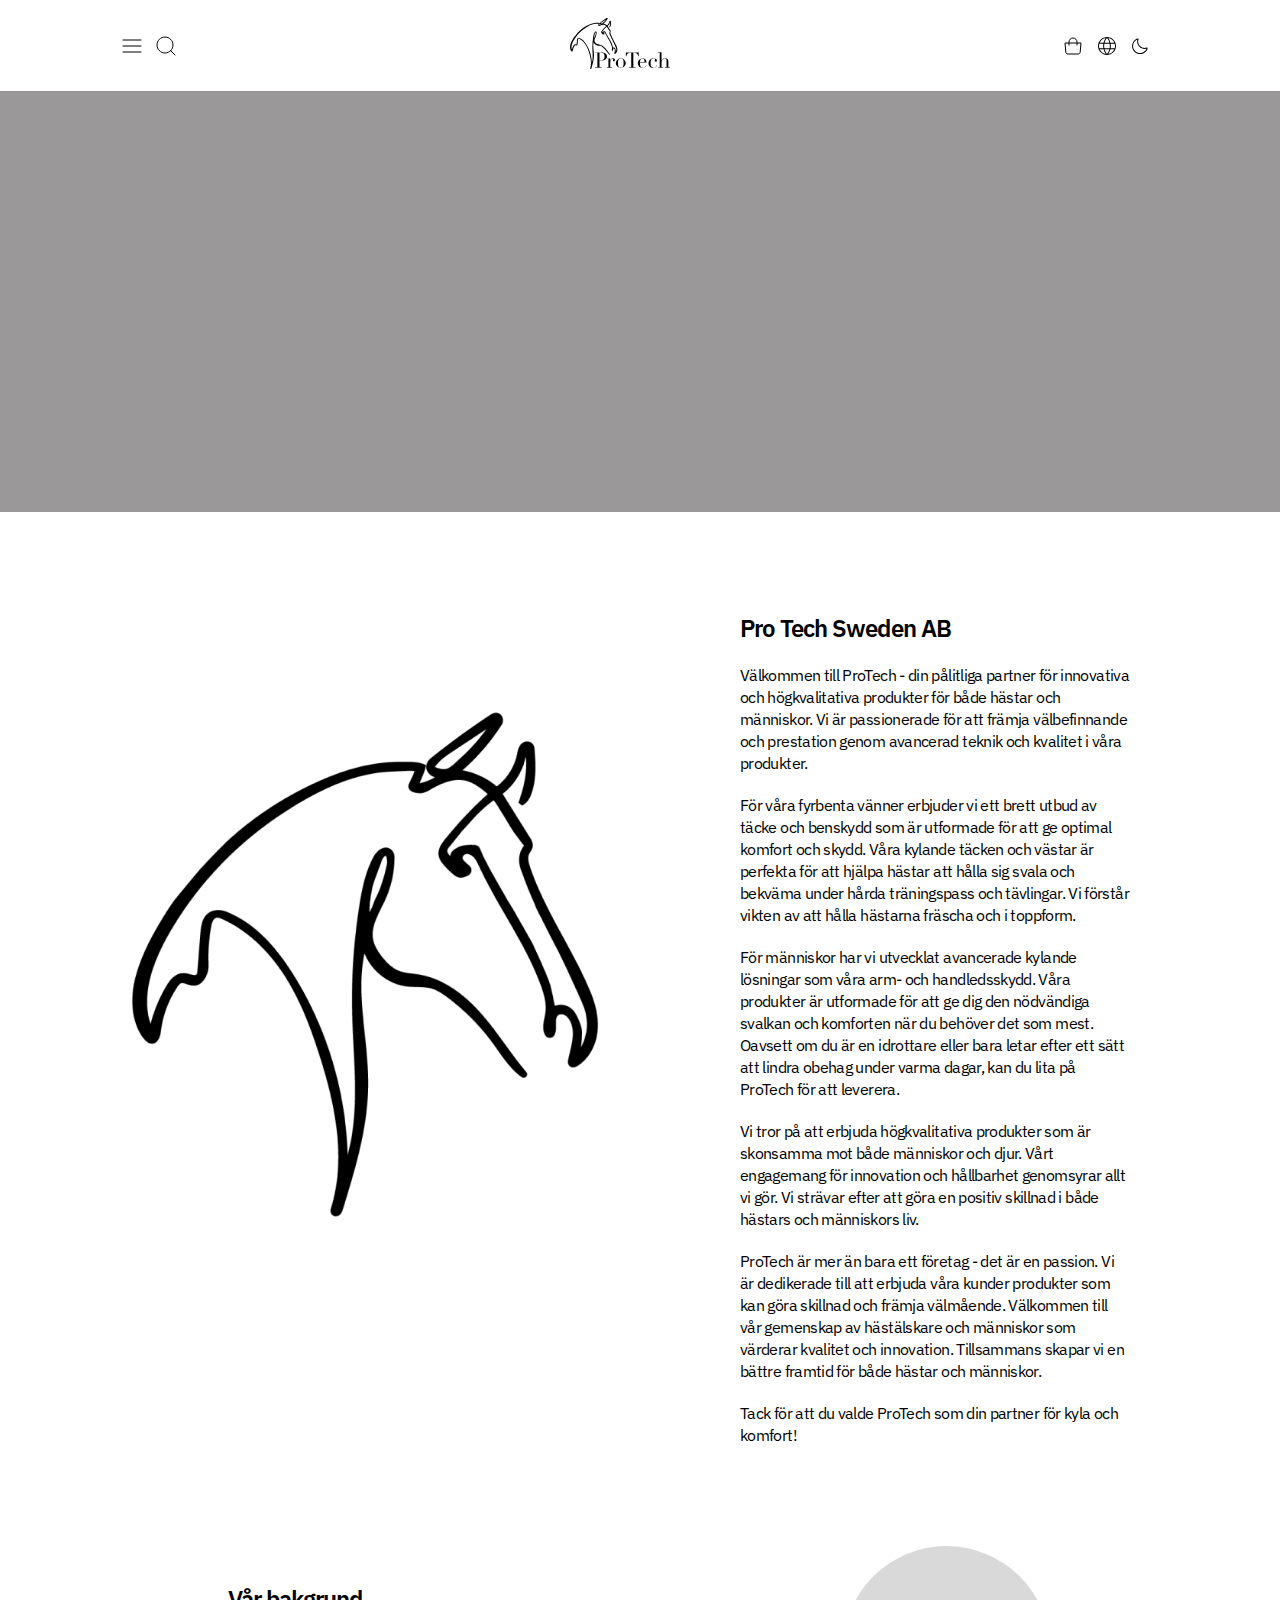
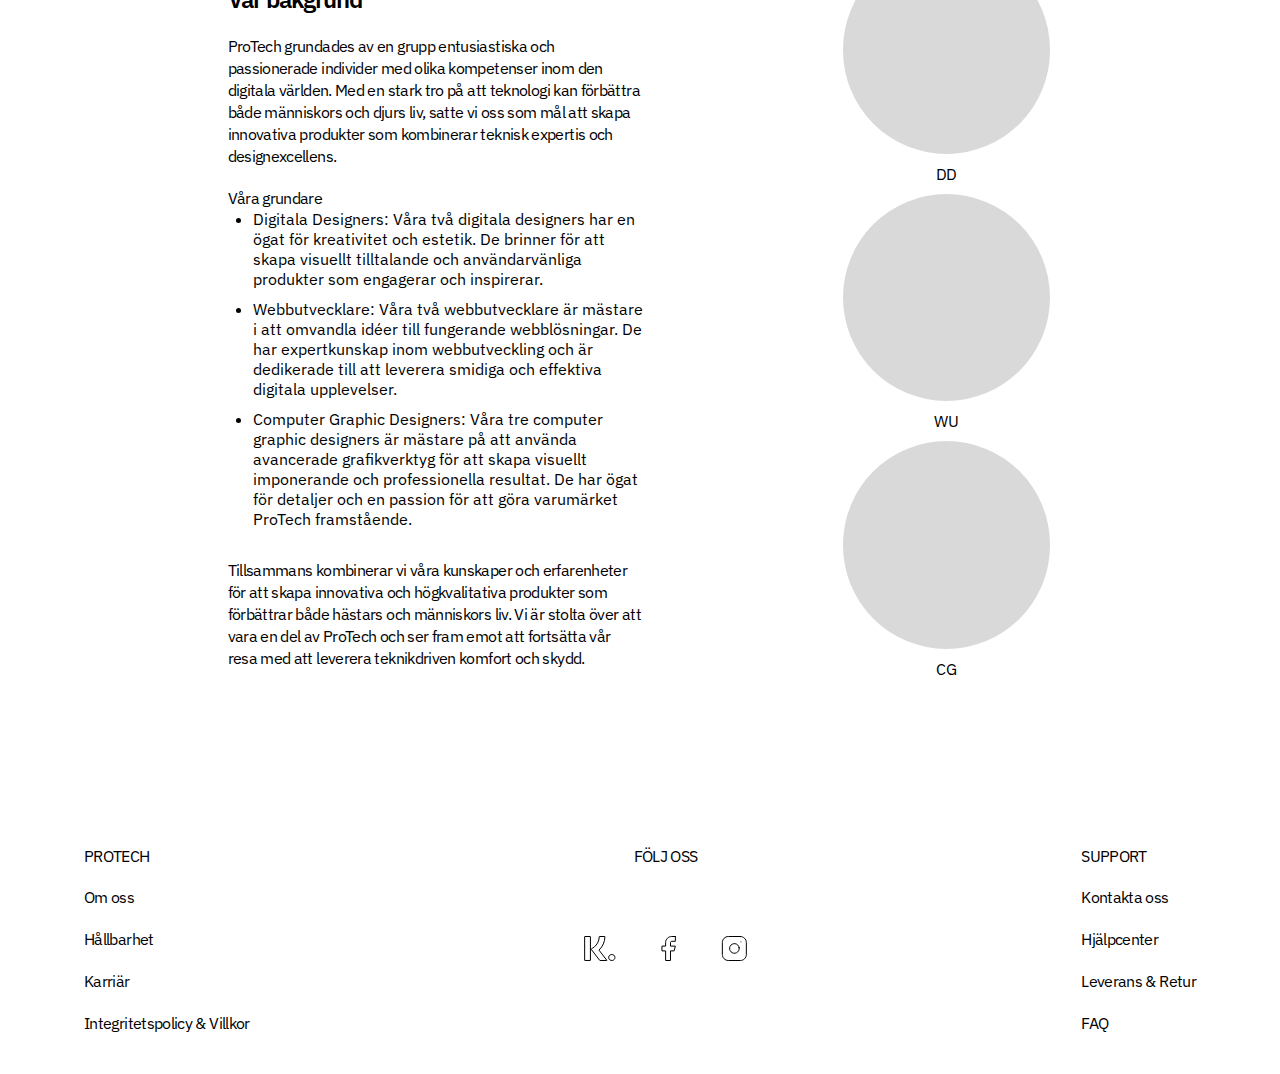
==== about.html @ b7c05a35 "update" ====
<!DOCTYPE html>
<html lang="en">
  <head>
    <meta charset="UTF-8" />
    <meta name="viewport" content="width=device-width, initial-scale=1.0" />
    <title>About</title>

    <link rel="preconnect" href="https://fonts.googleapis.com" />
    <link rel="preconnect" href="https://fonts.gstatic.com" crossorigin />
    <link
      href="https://fonts.googleapis.com/css2?family=IBM+Plex+Sans:wght@400;600;700&display=swap"
      rel="stylesheet"
    />

    <link rel="stylesheet" href="about.css" />
  </head>
  <body>
    <!-- HERO SECTION -->
    <header>
      <div class="navbar-wrapper">
        <div class="navbar">
          <div class="navbar-left">
            <div class="menu-icons-desktop">
              <svg
                class="menu-desktop"
                width="24"
                height="24"
                viewBox="0 0 24 24"
                fill="none"
                xmlns="http://www.w3.org/2000/svg"
              >
                <g clip-path="url(#clip0_637_699)">
                  <path
                    d="M3 6H21M3 12H21M3 18H21"
                    stroke="currentColor"
                    stroke-linecap="round"
                    stroke-linejoin="round"
                  />
                </g>
                <defs>
                  <clipPath id="clip0_637_699">
                    <rect width="24" height="24" fill="white" />
                  </clipPath>
                </defs>
              </svg>
              <svg
                class="down-menu-desktop"
                width="24"
                height="24"
                viewBox="0 0 24 24"
                fill="none"
                xmlns="http://www.w3.org/2000/svg"
                width="24"
                height="24"
                viewBox="0 0 24 24"
                fill="none"
              >
                <path
                  d="M4 20L20 4M4 4L20 20"
                  stroke="currentColor"
                  stroke-linecap="round"
                  stroke-linejoin="round"
                />
              </svg>
            </div>
            <svg
              class="search-desktop"
              width="24"
              height="24"
              viewBox="0 0 24 24"
              fill="none"
              xmlns="http://www.w3.org/2000/svg"
            >
              <g clip-path="url(#clip0_637_703)">
                <path
                  d="M21 21L16.6569 16.6569M16.6569 16.6569C18.1046 15.2091 19 13.2091 19 11C19 6.58172 15.4183 3 11 3C6.58172 3 3 6.58172 3 11C3 15.4183 6.58172 19 11 19C13.2091 19 15.2091 18.1046 16.6569 16.6569Z"
                  stroke="currentColor"
                  stroke-linecap="round"
                  stroke-linejoin="round"
                />
              </g>
              <defs>
                <clipPath id="clip0_637_703">
                  <rect width="24" height="24" fill="white" />
                </clipPath>
              </defs>
            </svg>
          </div>
          <div class="logo">
            <a href="index.html">
              <svg
                width="103"
                height="33"
                viewBox="0 0 103 33"
                filcurrentColor"
                xmlns="http://www.w3.org/2000/svg"
              >
                <g clip-path="url(#clip0_932_7865)">
                  <path
                    d="M30.1987 19.422C30.1125 19.0348 29.9833 18.6378 29.8027 18.2087C29.297 17.0052 28.6705 15.8423 28.0634 14.7185C27.2798 13.2662 26.4685 11.7636 25.9239 10.1729C25.8072 9.83188 25.7182 9.48104 25.8572 9.21686C25.8738 9.18331 25.8975 9.14837 25.9211 9.11203C25.9878 9.00999 26.0628 8.89258 26.0795 8.74022C26.1031 8.51658 25.985 8.32648 25.9072 8.20068L24.1108 5.30729C24.875 4.72722 25.4237 3.84383 25.6266 2.85001C25.6266 2.8528 25.6266 2.8556 25.6266 2.8584C25.6377 2.94226 25.6516 3.0457 25.6529 3.06946C25.6627 3.37138 25.6529 3.67889 25.6224 3.98081C25.5585 4.62099 25.382 5.21085 25.2014 5.75458L25.157 5.89436L25.3862 6.07467L25.5099 5.99639C25.953 5.71404 26.1364 4.9229 26.2128 4.30928C26.2906 3.67889 26.2476 3.03591 26.1975 2.43068C26.1864 2.30208 26.1642 2.03371 25.9058 1.92049C25.7446 1.8492 25.5599 1.87297 25.4112 1.98339C25.1764 2.15811 25.125 2.42229 25.0833 2.63475L25.0736 2.68507C24.9027 3.53352 24.4193 4.30789 23.7385 4.83485C23.0967 4.28832 22.3145 3.9207 21.4893 3.77114C22.4826 2.90033 23.344 1.89533 24.0553 0.778511C24.2011 0.550674 24.1525 0.247358 23.9441 0.0894095C23.9219 0.0726363 23.8983 0.0572608 23.8761 0.0460786L23.8802 0.0237143L23.8594 0.037692C23.6329 -0.0685387 23.4176 0.0740341 23.3301 0.131343C21.9977 1.01054 20.6932 1.96662 19.4512 2.97162C19.2456 3.13795 19.1358 3.3602 19.1483 3.58384C19.1608 3.7963 19.2817 3.9864 19.4901 4.11919C19.5623 4.16531 19.6401 4.20026 19.7165 4.22542C19.4179 4.40713 19.0775 4.54271 18.7218 4.6154C18.7149 4.61679 18.7079 4.61819 18.7024 4.61959C18.7051 4.6126 18.7079 4.60561 18.7107 4.59722C18.7468 4.50497 18.7857 4.41132 18.8246 4.31767C18.9205 4.08983 19.0191 3.85361 19.083 3.6104L19.1289 3.43707L18.9663 3.36579C18.5898 3.20225 17.9897 3.20924 17.5493 3.21343C17.4979 3.21343 17.4492 3.21343 17.402 3.21343C16.8671 3.21623 16.3281 3.25956 15.8002 3.34342C14.8388 3.49578 13.8413 3.77953 12.8368 4.18768C10.4111 5.17171 8.05352 6.66593 6.19883 8.39497C5.65562 8.90096 4.42472 10.2288 4.35247 10.3197C4.29968 10.3854 4.2455 10.4497 4.18576 10.5168C4.1413 10.5685 4.09546 10.6202 4.05239 10.6733C3.73424 11.0605 3.4161 11.4477 3.09795 11.8349L2.76453 12.2416C2.63532 12.3982 2.17269 13.1222 2.12546 13.1991C1.44054 14.3089 0.604192 15.7794 0.208246 17.3016C-0.00431407 18.1193 -0.162692 19.3437 0.284657 20.536C0.431921 20.9288 0.661152 21.2922 0.894551 21.5075C1.07655 21.6738 1.23909 21.6878 1.34607 21.6668L1.35718 21.6864L1.36135 21.664C1.38219 21.6598 1.40025 21.6542 1.41553 21.6472C1.6795 21.548 1.81009 21.2014 1.84343 20.9092C1.96569 19.8651 2.33524 18.8503 2.91457 17.9739C2.98542 17.8663 3.07017 17.7489 3.1702 17.7153C3.27161 17.6818 3.39943 17.7251 3.54808 17.7754C3.8301 17.8719 4.258 18.0186 4.64561 17.5098C4.86373 17.2233 4.97487 16.8543 4.9582 16.4713C4.92208 15.5977 4.98738 14.7185 5.15409 13.8589C5.17493 13.7498 5.21661 13.6506 5.27496 13.5723C5.42917 13.364 5.57088 13.3822 5.85012 13.5094C7.40334 14.2097 8.8079 15.4943 9.91377 17.2219C10.9905 18.9062 11.6601 20.782 12.1727 22.3937C13.0911 25.2801 14.0066 29.0373 12.9285 32.4995C12.8813 32.6505 12.9243 32.8099 13.0369 32.9077C13.0994 32.9622 13.1758 32.9902 13.2522 32.9902C13.2828 32.9902 13.312 32.986 13.3425 32.9776C13.5245 32.9245 13.644 32.7288 13.6898 32.5764C14.5012 29.9235 15.3403 27.1796 15.3556 24.331C15.3611 23.2365 15.2444 22.1211 15.1305 21.042C14.9374 19.197 14.7526 17.4414 15.1152 15.7431C15.5668 16.8892 16.6448 17.7726 17.8757 17.9222C18.0939 17.9487 18.3148 17.9529 18.5273 17.9585C18.8566 17.9655 19.1664 17.9725 19.4609 18.0536C19.8569 18.1626 20.2209 18.4114 20.5543 18.6644C21.6796 19.5156 22.6702 20.5276 23.4996 21.6724C23.601 21.8122 23.6996 21.9534 23.7996 22.0959C24.2484 22.7375 24.7124 23.4015 25.3654 23.8655C25.4543 23.9284 25.5765 23.9158 25.6502 23.8348C25.7238 23.7537 25.7266 23.6293 25.6557 23.5468C25.1723 22.9737 24.7235 22.3517 24.2887 21.7493C23.8108 21.0867 23.3162 20.4018 22.7688 19.77C21.4712 18.273 20.0917 17.3924 18.6676 17.1506C18.5301 17.1269 18.3912 17.1101 18.2564 17.0933C17.9258 17.0514 17.6132 17.0122 17.327 16.8934C16.9727 16.7467 16.6407 16.4685 16.2836 16.0198C15.9224 15.5683 15.7265 15.1798 15.6654 14.7982C15.5556 14.1021 15.8807 13.4395 16.2267 12.7365C16.3225 12.5408 16.4212 12.3395 16.5087 12.1396C16.8769 11.2967 17.0686 10.3672 17.063 9.44889C17.063 9.25879 16.9852 9.08267 16.8532 8.96386C16.7268 8.85064 16.574 8.80731 16.4101 8.83527C16.1044 8.88838 15.8488 9.18192 15.721 9.41534C15.2097 10.3574 14.9749 11.3932 14.779 12.6568C14.4137 15.0134 14.2608 17.4162 14.3234 19.8008C14.3414 20.4689 14.3748 21.1538 14.4081 21.8164C14.5276 24.2303 14.6512 26.7156 14.0135 29.0009C13.9121 24.8775 12.6965 20.7471 10.5389 17.2485C9.17051 15.0302 7.76038 13.6883 6.10158 13.0244C5.87096 12.9321 5.63339 12.9014 5.4125 12.9363C4.5442 13.0719 4.47195 13.9693 4.43722 14.4012L4.22744 17.0025C4.22327 17.05 4.21216 17.0905 4.1941 17.1185C4.13714 17.2079 4.03711 17.1995 3.74814 17.1255C3.60921 17.0905 3.46472 17.0542 3.31885 17.0528C2.7284 17.0472 2.35608 17.6622 2.23382 17.8635C1.75868 18.6546 1.4072 19.5031 1.1863 20.3934C0.526392 18.512 1.36135 16.3092 2.23243 14.7269C3.99404 11.5232 6.55588 8.73742 9.64286 6.67012C11.3308 5.54072 13.8899 4.01855 16.6212 3.85361C17.1686 3.82006 17.5923 3.80049 17.9924 3.79071C18.1203 3.78791 18.2509 3.79351 18.3884 3.80189C18.3662 3.85361 18.3453 3.90672 18.3245 3.95844L18.2953 4.03113L18.2898 4.0493C18.2717 4.10521 18.1328 4.40014 18.08 4.51056C18.0536 4.56647 18.0327 4.6098 18.023 4.63077C17.9674 4.75378 17.9702 4.87957 18.0313 4.98441C18.123 5.13956 18.3259 5.22622 18.6524 5.24998C18.9774 5.27235 19.2039 5.13676 19.4248 5.00398C19.4818 4.97043 19.5401 4.93409 19.6012 4.90194C20.175 4.59443 20.9322 4.26316 21.6824 4.42949C22.2437 4.55389 22.723 4.93688 23.1509 5.31428C22.1256 6.2424 21.1725 7.26278 20.3139 8.34884C19.9986 8.74861 19.7332 9.23503 20.1681 9.81091C20.3334 10.0304 20.796 10.5308 21.0905 10.7041C21.4142 10.8942 21.7588 10.6999 21.8894 10.6272C21.9936 10.5685 22.063 10.4623 22.0769 10.3435C22.0908 10.2233 22.045 10.1044 21.9561 10.0248C21.9255 9.99821 21.8949 9.97026 21.8658 9.9437C21.8269 9.90876 21.7866 9.87381 21.7477 9.83747C21.5671 9.67533 21.4851 9.57469 21.5129 9.44749C21.5421 9.31051 21.6893 9.21686 21.8408 9.23922C22.2437 9.29933 22.4284 9.69769 22.6063 10.0835C23.1217 11.1975 23.7427 12.278 24.3429 13.3221C25.1584 14.7423 26.003 16.2099 26.5782 17.7628C26.7935 18.3457 27.0006 19.0292 26.8991 19.682C26.8866 19.7644 26.87 19.8497 26.8533 19.9364C26.7783 20.325 26.6921 20.7666 26.8964 21.1147C26.9589 21.2223 27.0742 21.2866 27.202 21.2838C27.327 21.2796 27.441 21.2083 27.4965 21.0979C27.6021 20.8925 27.5952 20.6548 27.5896 20.4242C27.5813 20.1153 27.5868 19.9196 27.7355 19.805C27.8077 19.7491 27.9078 19.7281 28.0106 19.7449C28.3093 19.7952 28.4774 20.0845 28.5496 20.2537C28.8205 20.8771 28.6691 21.5228 28.5093 22.2064C28.469 22.3783 28.4273 22.5544 28.394 22.7291C28.3426 22.9933 28.444 23.1177 28.5371 23.1764C28.6205 23.2281 28.7608 23.2659 28.9622 23.1429C29.7083 22.6886 30.2084 21.8192 30.3015 20.8156C30.3432 20.3725 30.3084 19.8986 30.1987 19.4066V19.422ZM19.6971 3.55449C19.7013 3.5475 19.7068 3.53771 19.7138 3.52793C20.0194 3.09043 20.4848 2.78012 20.9336 2.4824L23.0814 1.05387C23.0175 1.14892 22.9494 1.23978 22.8841 1.32644C22.4062 1.95264 21.8658 2.53691 21.2781 3.06247C21.2267 3.1086 21.1725 3.15892 21.1183 3.21063C20.9558 3.36439 20.7863 3.52513 20.6126 3.61599C20.5737 3.63696 20.5362 3.65233 20.5001 3.66351C20.25 3.74458 19.9277 3.64953 19.6971 3.55309V3.55449ZM29.272 20.8226C29.2456 20.5234 29.1289 20.2621 29.015 20.0091C28.915 19.7854 28.783 19.5352 28.5579 19.3647C28.3607 19.2151 28.1398 19.1396 27.9091 19.1396C27.8397 19.1396 27.7688 19.1466 27.698 19.1606C27.6368 19.1732 27.5785 19.1914 27.5215 19.2123C27.4882 19.0544 27.4465 18.8657 27.4062 18.6784C27.3534 18.4338 27.3006 18.1906 27.2645 18.02C27.2603 17.9893 27.2534 17.9571 27.2437 17.9208C27.0464 17.2568 26.399 15.8535 26.0878 15.1784C26.0767 15.149 26.0656 15.1238 26.0517 15.0987C26.0461 15.0861 26.0378 15.0735 26.0294 15.0595C25.7863 14.6318 25.5446 14.2027 25.3042 13.7736C25.1667 13.5276 25.0278 13.283 24.8902 13.037C24.8652 12.9922 24.5318 12.4387 24.4596 12.3297C24.2414 11.9467 24.0247 11.5623 23.808 11.1779C23.651 10.9012 23.494 10.6244 23.3384 10.3477C23.3176 10.3113 23.2398 10.159 23.1647 10.0122C23.023 9.73543 22.9161 9.52856 22.8688 9.44749L22.8271 9.34546C22.766 9.19869 22.7063 9.05192 22.6438 8.90376C22.5826 8.75979 22.4381 8.66474 22.2756 8.66055H22.2117C22.0783 8.65635 21.9394 8.65356 21.8005 8.66614C21.449 8.69829 21.1656 8.80591 20.9363 8.99461C20.7988 9.10783 20.7182 9.2518 20.7057 9.40556C20.6974 9.39717 20.6904 9.38739 20.6821 9.379C20.6682 9.36363 20.6557 9.34825 20.6418 9.33287C20.4723 9.13579 20.4723 8.98064 20.6418 8.78215C20.8321 8.55851 21.0169 8.32648 21.1947 8.10144C21.2614 8.01757 21.3267 7.9351 21.3934 7.85124C21.4156 7.82468 21.4337 7.79672 21.4504 7.77156C21.5685 7.64856 21.7866 7.40395 21.9991 7.16633C22.1756 6.96924 22.3576 6.76377 22.4187 6.70227C22.7855 6.33186 23.1356 6.02435 23.4926 5.76017C23.5093 5.74759 23.526 5.73641 23.5426 5.72383C23.6204 5.83146 23.6941 5.93349 23.7607 6.03833C23.8969 6.25219 24.0317 6.47303 24.1609 6.68829L24.2887 6.89796C24.3581 7.02096 24.8055 7.75479 24.843 7.80511L24.9778 7.98822C25.1459 8.21745 25.3209 8.45368 25.5001 8.68291C25.5043 8.6885 25.5085 8.69409 25.5112 8.69829C25.5015 8.71366 25.4932 8.73044 25.4848 8.74721C25.4779 8.76119 25.471 8.77516 25.4626 8.78774C25.1792 9.22385 25.1236 9.70608 25.3001 10.2219C25.5599 10.9864 25.8683 11.7622 26.242 12.5953C26.2684 12.7001 26.3559 12.8888 26.5601 13.2872C26.5782 13.3221 26.5921 13.3487 26.5991 13.364C26.8825 13.9371 27.1784 14.5144 27.4646 15.0735L27.5854 15.3097C27.6271 15.3922 27.6716 15.4705 27.7244 15.5627C27.7299 15.5753 27.7341 15.5865 27.7397 15.5991C27.8202 15.7752 27.9272 15.9947 28.0397 16.2281C28.1689 16.4951 28.3023 16.7704 28.3954 16.9759C28.4704 17.1408 28.5454 17.3058 28.6205 17.4707C28.858 17.9921 29.1025 18.5302 29.329 19.0642C29.593 19.6862 29.6791 20.3096 29.5846 20.9176C29.5679 20.9679 29.5443 21.0588 29.4943 21.2517C29.4735 21.3313 29.4485 21.432 29.4429 21.4516C29.3804 21.6235 29.304 21.7926 29.2123 21.9534C29.2581 21.685 29.2679 21.4138 29.279 21.1496C29.2831 21.0448 29.2873 20.9358 29.2776 20.824L29.272 20.8226ZM16.4559 9.37481C16.4754 9.36083 16.4879 9.35384 16.4976 9.34965C16.5031 9.35524 16.5101 9.36502 16.5184 9.379C16.5837 9.48663 16.5893 9.6306 16.5948 9.78156L16.5976 9.84027C16.5976 9.86962 16.5934 9.90596 16.5851 9.9423C16.5768 9.96187 16.5712 9.98424 16.5698 10.0108L16.5643 10.0374C16.3989 10.7824 16.1461 11.5414 15.9988 11.8461C15.8946 12.0613 15.8349 12.1871 15.7404 12.4136C15.7224 12.4569 15.7085 12.4988 15.6932 12.5436C15.6626 12.6344 15.6237 12.7476 15.5209 12.9531C15.5126 12.9685 15.4792 13.0216 15.457 13.0565C15.4515 13.0663 15.4459 13.0747 15.4403 13.0831C15.4459 12.9573 15.4515 12.8189 15.4556 12.7001C15.4598 12.5771 15.4653 12.4499 15.4667 12.4164C15.4862 12.3045 15.5042 12.1927 15.5209 12.0809C15.5612 11.8195 15.6001 11.5735 15.6626 11.3303C15.7265 11.0801 15.9127 10.5825 16.0613 10.1813C16.1419 9.96467 16.2183 9.7592 16.267 9.61802C16.3281 9.50061 16.385 9.42653 16.4587 9.37341L16.4559 9.37481Z"
                    fill="currentColor"
                  />
                  <path
                    d="M34.1208 23.1709H36.2881V9.73129H34.1208V9.45593H37.7927C37.9747 9.45593 38.1567 9.45314 38.34 9.44615C38.522 9.43916 38.704 9.42937 38.8874 9.41679C39.0694 9.41679 39.2486 9.414 39.4251 9.40701C39.6015 9.40002 39.7793 9.39722 39.9627 9.39722C40.7046 9.39722 41.3909 9.48528 42.023 9.6628C42.6538 9.84032 43.2011 10.0919 43.6638 10.419C44.1264 10.7461 44.4876 11.1388 44.7474 11.5973C45.0072 12.0558 45.1378 12.5674 45.1378 13.1293C45.1378 13.6912 44.9878 14.2433 44.6891 14.7018C44.389 15.1602 43.993 15.546 43.4984 15.8605C43.0039 16.175 42.4273 16.4168 41.7702 16.5874C41.113 16.7579 40.4253 16.8432 39.7099 16.8432C39.5279 16.8432 39.2931 16.8264 39.0069 16.7942C38.7207 16.7621 38.4665 16.7257 38.2456 16.6866V23.1709H40.4128V23.4462H34.125V23.1709H34.1208ZM38.2414 16.4112C38.5012 16.4644 38.7749 16.5035 39.0611 16.5287C39.3473 16.5552 39.6015 16.5678 39.8224 16.5678C40.7852 16.5678 41.5382 16.2826 42.0786 15.7124C42.619 15.1421 42.8885 14.281 42.8885 13.1279C42.8885 12.4597 42.8233 11.9034 42.6927 11.4575C42.5621 11.013 42.3578 10.6552 42.0772 10.3868C41.7966 10.1185 41.4326 9.93257 40.9838 9.82634C40.5351 9.72151 39.9975 9.66979 39.3723 9.66979C39.125 9.66979 38.8999 9.67678 38.6985 9.68936C38.497 9.70194 38.3442 9.71592 38.24 9.7285V16.4084L38.2414 16.4112Z"
                    fill="currentColor"
                  />
                  <path
                    d="M44.9433 23.1709H46.4465V15.2916H44.9433V15.0163H48.0872V17.0011H48.1261C48.1775 16.804 48.2623 16.5818 48.3804 16.333C48.4971 16.0842 48.6596 15.8451 48.868 15.6159C49.0764 15.3867 49.3265 15.1938 49.6196 15.0358C49.9127 14.8779 50.267 14.7996 50.6838 14.7996C50.9825 14.7996 51.2437 14.8485 51.4646 14.9464C51.6855 15.0442 51.8675 15.1686 52.012 15.3196C52.155 15.4705 52.2592 15.6439 52.3245 15.841C52.3898 16.038 52.4218 16.2337 52.4218 16.4308C52.4218 16.8627 52.3245 17.1507 52.1287 17.296C51.9328 17.44 51.7049 17.5127 51.4451 17.5127C50.8727 17.5127 50.5865 17.3296 50.5865 16.962C50.5865 16.8446 50.5991 16.7495 50.6254 16.6768C50.6518 16.6055 50.681 16.5329 50.713 16.4602C50.7449 16.3889 50.7741 16.3064 50.8005 16.2142C50.8269 16.1233 50.8394 15.9919 50.8394 15.8214C50.8394 15.4021 50.6116 15.1924 50.1559 15.1924C49.9475 15.1924 49.7266 15.2707 49.4918 15.4286C49.257 15.5852 49.0389 15.8144 48.8374 16.1163C48.636 16.4182 48.4665 16.7817 48.3304 17.2066C48.1942 17.6329 48.1247 18.1207 48.1247 18.67V23.1695H49.8238V23.4448H44.9419V23.1695L44.9433 23.1709Z"
                    fill="currentColor"
                  />
                  <path
                    d="M53.2429 19.2403C53.2429 18.5988 53.3832 18.0019 53.6624 17.4526C53.9417 16.9019 54.3001 16.428 54.7363 16.0283C55.1726 15.6285 55.6602 15.3182 56.2006 15.0945C56.7411 14.8723 57.2718 14.7605 57.7928 14.7605C58.3137 14.7605 58.8444 14.8723 59.3849 15.0945C59.9253 15.3168 60.4129 15.6285 60.8492 16.0283C61.2854 16.428 61.6439 16.9033 61.9231 17.4526C62.2023 18.0033 62.3427 18.5988 62.3427 19.2403C62.3427 19.8819 62.2121 20.4354 61.9523 20.9792C61.6911 21.5229 61.3493 21.9981 60.927 22.4035C60.5032 22.8102 60.0184 23.1303 59.4724 23.3666C58.925 23.6028 58.3651 23.7202 57.7928 23.7202C57.2204 23.7202 56.6605 23.6028 56.1131 23.3666C55.5657 23.1303 55.0809 22.8102 54.6585 22.4035C54.2348 21.9981 53.893 21.5229 53.6332 20.9792C53.3721 20.4354 53.2429 19.8554 53.2429 19.2403ZM55.1962 19.2403C55.1962 20.1712 55.267 20.9107 55.4115 21.46C55.5546 22.0107 55.7436 22.4328 55.9784 22.7278C56.2131 23.0227 56.4854 23.2156 56.798 23.3078C57.1106 23.4001 57.4427 23.4448 57.7941 23.4448C58.1456 23.4448 58.4777 23.3987 58.7903 23.3078C59.1029 23.2156 59.3765 23.0227 59.6099 22.7278C59.8433 22.4328 60.0323 22.0107 60.1768 21.46C60.3199 20.9093 60.3921 20.1699 60.3921 19.2403C60.3921 18.4548 60.3393 17.7964 60.2365 17.2653C60.1323 16.7341 59.9725 16.3022 59.7586 15.9681C59.5433 15.6341 59.2737 15.3951 58.9486 15.2511C58.6236 15.1071 58.2387 15.0344 57.7969 15.0344C57.3551 15.0344 56.9703 15.1071 56.6452 15.2511C56.3201 15.3951 56.0492 15.6341 55.8353 15.9681C55.6199 16.3022 55.4602 16.7341 55.3573 17.2653C55.2532 17.7964 55.2017 18.4534 55.2017 19.2403H55.1962Z"
                    fill="currentColor"
                  />
                  <path
                    d="M65.2102 23.1709H67.3775V9.73129H66.2452C65.984 9.73129 65.6923 9.75365 65.3658 9.79978C65.0407 9.84591 64.7114 9.9731 64.3794 10.1828C64.0473 10.3924 63.7278 10.7237 63.4222 11.1752C63.1165 11.6267 62.8526 12.2529 62.6317 13.051H62.4163V9.45593H74.2905V13.051H74.0766C73.8557 12.2515 73.5917 11.6267 73.2861 11.1752C72.9804 10.7237 72.6609 10.3924 72.3289 10.1828C71.9968 9.9731 71.6676 9.84591 71.3425 9.79978C71.0174 9.75365 70.7242 9.73129 70.463 9.73129H69.3308V23.1709H71.4981V23.4462H65.2102V23.1709Z"
                    fill="currentColor"
                  />
                  <path
                    d="M75.4436 18.5722C75.4436 18.7036 75.4408 18.8378 75.4339 18.9748C75.4269 19.1117 75.4242 19.2865 75.4242 19.4961C75.4242 19.928 75.4506 20.3809 75.502 20.852C75.5534 21.323 75.6673 21.7493 75.8437 22.1295C76.0202 22.5097 76.2799 22.8242 76.6245 23.073C76.969 23.3218 77.4289 23.4462 78.0013 23.4462C78.5737 23.4462 79.046 23.361 79.417 23.1904C79.7879 23.0199 80.081 22.8144 80.2964 22.5712C80.5117 22.3294 80.6701 22.0834 80.7743 21.8346C80.8785 21.5858 80.9563 21.3831 81.0091 21.2252L81.3022 21.2839C81.2633 21.4278 81.1883 21.6347 81.0771 21.9031C80.966 22.1715 80.7909 22.4398 80.5506 22.7082C80.3089 22.9766 79.9838 23.2128 79.5739 23.4155C79.1641 23.6182 78.6334 23.7202 77.9818 23.7202C77.3302 23.7202 76.7287 23.6154 76.1758 23.4057C75.6228 23.196 75.1435 22.8955 74.7406 22.5013C74.3363 22.1086 74.0251 21.6403 73.8029 21.0966C73.582 20.5528 73.4708 19.9476 73.4708 19.2795C73.4708 18.7036 73.5847 18.1431 73.8126 17.5993C74.0404 17.0556 74.353 16.5748 74.7503 16.1555C75.1477 15.7361 75.6131 15.3993 76.1466 15.1435C76.6801 14.8877 77.2524 14.7605 77.8651 14.7605C78.2291 14.7605 78.6195 14.8262 79.0363 14.9576C79.4531 15.089 79.8407 15.3014 80.1977 15.5963C80.5562 15.8913 80.8549 16.2812 81.0966 16.7649C81.3369 17.2499 81.4578 17.8523 81.4578 18.5722H75.4422H75.4436ZM79.467 18.2968C79.4934 18.1137 79.5059 17.9432 79.5059 17.7867V17.296C79.5059 16.8501 79.4628 16.4839 79.3794 16.196C79.2947 15.908 79.178 15.6788 79.028 15.5083C78.8779 15.3378 78.6959 15.2175 78.4806 15.1449C78.2652 15.0736 78.0346 15.0372 77.7873 15.0372C77.3441 15.0372 76.9801 15.1253 76.694 15.3028C76.4078 15.4803 76.1799 15.7193 76.0104 16.0199C75.8409 16.3218 75.7145 16.6684 75.6298 17.0612C75.545 17.454 75.4894 17.8663 75.4631 18.2996H79.467V18.2968Z"
                    fill="currentColor"
                  />
                  <path
                    d="M91.0675 21.2839C91.0286 21.4278 90.9535 21.6347 90.8424 21.9031C90.7313 22.1715 90.5562 22.4398 90.3159 22.7082C90.0741 22.9766 89.749 23.2128 89.3392 23.4155C88.9294 23.6182 88.3987 23.7202 87.7471 23.7202C87.2525 23.7202 86.7385 23.6419 86.2036 23.484C85.6701 23.3274 85.1811 23.0744 84.7393 22.7278C84.2961 22.3811 83.9349 21.9255 83.6556 21.3622C83.375 20.7988 83.2361 20.1042 83.2361 19.2795C83.2361 18.6379 83.3569 18.041 83.5973 17.4917C83.8376 16.941 84.1641 16.463 84.574 16.0576C84.9838 15.6523 85.4659 15.3336 86.0188 15.1043C86.5717 14.8751 87.1608 14.7605 87.786 14.7605C88.1375 14.7605 88.4987 14.8038 88.8696 14.8877C89.2406 14.9729 89.5795 15.1043 89.8852 15.2804C90.1908 15.458 90.4451 15.6872 90.6465 15.9681C90.848 16.2505 90.9494 16.5944 90.9494 16.9997C90.9494 17.2751 90.8619 17.5015 90.6854 17.6776C90.5104 17.8551 90.2589 17.9432 89.9338 17.9432C89.7129 17.9432 89.5004 17.8943 89.2989 17.7964C89.0975 17.6986 88.9961 17.5309 88.9961 17.296C88.9961 17.1129 89.0419 16.8907 89.1322 16.6279C89.2225 16.3665 89.2683 16.1499 89.2683 15.9793C89.2683 15.6788 89.1183 15.4454 88.8196 15.2818C88.5195 15.1183 88.175 15.0358 87.7846 15.0358C87.4984 15.0358 87.2011 15.0722 86.8954 15.1435C86.5898 15.2161 86.3092 15.3965 86.0563 15.6844C85.8021 15.9723 85.5937 16.4043 85.4311 16.9815C85.2686 17.5574 85.1866 18.3444 85.1866 19.3396C85.1866 19.9029 85.2228 20.434 85.2936 20.9316C85.3645 21.4292 85.4951 21.8654 85.684 22.2386C85.8729 22.6118 86.1327 22.9067 86.4648 23.1233C86.7968 23.34 87.2289 23.4476 87.7638 23.4476C88.3361 23.4476 88.8085 23.3624 89.1794 23.1918C89.5504 23.0213 89.8435 22.8158 90.0588 22.5726C90.2742 22.3308 90.4326 22.0848 90.5368 21.836C90.641 21.5872 90.7188 21.3845 90.7716 21.2266L91.0647 21.2853L91.0675 21.2839Z"
                    fill="currentColor"
                  />
                  <path
                    d="M92.0428 23.1709H93.546V9.55377H92.0428V9.27841H95.2256V16.9997H95.2645C95.3298 16.8292 95.4409 16.6167 95.5965 16.3609C95.7521 16.1051 95.9647 15.8633 96.2314 15.6341C96.4982 15.4048 96.8233 15.2092 97.2081 15.0442C97.5916 14.8807 98.0514 14.7982 98.5849 14.7982C99.4435 14.7982 100.144 15.0079 100.684 15.4272C101.225 15.8465 101.494 16.5147 101.494 17.4316V23.1695H102.997V23.4448H98.3098V23.1695H99.813V16.8236C99.813 16.312 99.6921 15.8941 99.4518 15.5656C99.2101 15.2385 98.8363 15.075 98.3293 15.075C97.9125 15.075 97.5151 15.1672 97.1386 15.3503C96.7608 15.5334 96.4287 15.7892 96.1425 16.1163C95.8563 16.4434 95.6313 16.8306 95.4687 17.2751C95.3062 17.721 95.2242 18.206 95.2242 18.7288V23.1695H96.7274V23.4448H92.04V23.1695L92.0428 23.1709Z"
                    fill="currentColor"
                  />
                </g>
                <defs>
                  <clipPath id="clip0_932_7865">
                    <rect width="103" height="33" fill="white" />
                  </clipPath>
                </defs>
              </svg>
            </a>
          </div>
          <div class="logo-desktop">
            <a href="index.html">
              <svg
                width="100"
                height="87"
                viewBox="0 0 168 87"
                fill="none"
                xmlns="http://www.w3.org/2000/svg"
              >
                <g clip-path="url(#clip0_229_785)">
                  <path
                    d="M79.2331 50.9889C79.0079 49.9799 78.6681 48.9461 78.1967 47.8264C76.8702 44.6906 75.2249 41.6616 73.6311 38.7318C71.5736 34.9456 69.4454 31.0316 68.0177 26.8867C67.7123 25.9998 67.4795 25.0842 67.8421 24.3976C67.8879 24.3117 67.9471 24.2202 68.0101 24.1248C68.1838 23.8578 68.3823 23.5545 68.4243 23.1539C68.4873 22.5702 68.1761 22.0762 67.9719 21.7481L63.2575 14.2081C65.2635 12.6974 66.7007 10.3932 67.2352 7.80297C67.2352 7.8106 67.2371 7.81632 67.239 7.82395C67.2695 8.0414 67.3058 8.31225 67.3096 8.37329C67.3363 9.16105 67.3096 9.96027 67.2313 10.7499C67.0634 12.417 66.6034 13.9544 66.1281 15.3735L66.0136 15.7379L66.6148 16.2071L66.9374 16.003C68.1017 15.2686 68.5827 13.2067 68.7793 11.6045C68.9816 9.96026 68.8709 8.28364 68.7392 6.70811C68.7106 6.3724 68.6533 5.67428 67.9719 5.37673C67.5501 5.19171 67.0634 5.25274 66.6759 5.54267C66.0613 5.99855 65.9258 6.68713 65.8151 7.24028L65.7884 7.37189C65.3379 9.58069 64.0706 11.6006 62.284 12.9759C60.5987 11.5511 58.5488 10.5916 56.3824 10.2025C58.9878 7.93267 61.2476 5.31378 63.1143 2.40115C63.4961 1.80603 63.3682 1.01826 62.8242 0.60626C62.765 0.560482 62.7059 0.524241 62.6467 0.493722L62.6601 0.436499L62.6047 0.47274C62.0111 0.194257 61.4442 0.566204 61.2171 0.716891C57.7223 3.00771 54.2981 5.4988 51.0419 8.11769C50.5037 8.55068 50.2155 9.13244 50.2479 9.71421C50.2804 10.2693 50.5991 10.7633 51.145 11.1104C51.3359 11.2306 51.5363 11.3203 51.7405 11.3889C50.9579 11.8639 50.0628 12.2148 49.1294 12.4056C49.1103 12.4094 49.0932 12.4132 49.0779 12.4151C49.0836 12.398 49.0913 12.3789 49.0989 12.3579C49.1943 12.1157 49.2955 11.8734 49.3986 11.6293C49.6486 11.0361 49.9082 10.4219 50.0761 9.78669L50.1945 9.33654L49.7669 9.15152C48.7801 8.72616 47.2036 8.74333 46.0507 8.75477C45.9152 8.75477 45.7873 8.75859 45.6652 8.75859C44.2604 8.76622 42.8461 8.87876 41.4623 9.0962C38.939 9.49295 36.3241 10.233 33.6882 11.2955C27.3228 13.8609 21.1387 17.7559 16.2715 22.2612C14.8477 23.5812 11.6182 27.0412 11.4292 27.2797C11.2918 27.4532 11.1467 27.6192 10.9921 27.7947C10.8738 27.9301 10.7554 28.0636 10.6428 28.2029C9.80683 29.21 8.97274 30.219 8.14056 31.228L7.26447 32.2886C6.92664 32.6987 5.71081 34.5832 5.58674 34.7835C3.78877 37.677 1.59379 41.5071 0.555467 45.4765C-0.0018668 47.6071 -0.419867 50.7982 0.755879 53.9054C1.14334 54.9316 1.74267 55.8777 2.35726 56.4365C2.83252 56.8695 3.26006 56.9058 3.54255 56.8524L3.56927 56.9039L3.57881 56.8447C3.63226 56.8333 3.67997 56.818 3.72197 56.8028C4.41291 56.5453 4.75647 55.6411 4.84427 54.8801C5.16302 52.1582 6.13454 49.5126 7.65384 47.2313C7.83899 46.9509 8.06039 46.6457 8.32379 46.558C8.5891 46.4683 8.92502 46.5828 9.31439 46.7163C10.055 46.97 11.1754 47.3515 12.1927 46.0239C12.7653 45.2781 13.0573 44.3168 13.0153 43.3173C12.9199 41.0398 13.0917 38.749 13.5307 36.5097C13.586 36.2255 13.6967 35.968 13.8475 35.7639C14.2502 35.2203 14.6224 35.2699 15.3573 35.5998C19.4323 37.4253 23.1199 40.7709 26.0191 45.2762C28.844 49.6652 30.6 54.552 31.9475 58.756C34.3563 66.2788 36.7593 76.0716 33.9287 85.0956C33.8066 85.4885 33.9173 85.9062 34.2131 86.1599C34.3773 86.3011 34.5758 86.3755 34.7781 86.3755C34.8563 86.3755 34.9365 86.364 35.0148 86.3411C35.4919 86.2038 35.8049 85.6926 35.9271 85.2978C38.0572 78.3834 40.2579 71.2324 40.298 63.8087C40.3132 60.9571 40.0059 58.0502 39.7082 55.2368C39.2005 50.4282 38.7157 45.8523 39.67 41.427C40.8553 44.4121 43.6859 46.7182 46.9154 47.1054C47.4899 47.1741 48.0663 47.1874 48.6236 47.1989C49.4864 47.218 50.2994 47.2351 51.0744 47.4469C52.1146 47.7311 53.067 48.3796 53.9431 49.0376C56.8958 51.2579 59.4955 53.8939 61.6714 56.8772C61.9367 57.2396 62.1962 57.6096 62.4577 57.9796C63.6354 59.6525 64.8512 61.3825 66.5652 62.5918C66.7981 62.7558 67.1206 62.7215 67.3134 62.5117C67.5062 62.3 67.5119 61.9776 67.3287 61.7602C66.0613 60.2647 64.8837 58.6434 63.7442 57.0755C62.4902 55.3493 61.1923 53.5621 59.757 51.9198C56.3538 48.0191 52.733 45.7225 48.9958 45.0931C48.6351 45.0321 48.2705 44.9863 47.9174 44.9424C47.049 44.8337 46.2282 44.7307 45.48 44.4217C44.5505 44.0383 43.6802 43.3154 42.7411 42.1461C41.7944 40.9673 41.279 39.9564 41.1206 38.9626C40.8305 37.1487 41.6856 35.4206 42.5922 33.5913C42.8442 33.0821 43.1037 32.5575 43.3347 32.0349C44.3005 29.8394 44.8044 27.4151 44.7891 25.0213C44.7853 24.5273 44.5849 24.0657 44.2375 23.7586C43.9073 23.4648 43.5046 23.3504 43.0732 23.4248C42.2735 23.564 41.5997 24.327 41.2657 24.9374C39.9239 27.3941 39.3074 30.0912 38.792 33.3853C37.8339 39.5253 37.4311 45.7893 37.5953 52.0037C37.6411 53.7452 37.7308 55.5305 37.8167 57.2586C38.1316 63.5512 38.4561 70.025 36.7822 75.9819C36.515 65.2355 33.3275 54.4719 27.6644 45.3544C24.0742 39.573 20.3752 36.0748 16.0215 34.3467C15.4164 34.1063 14.7923 34.0281 14.2121 34.1178C11.9312 34.4707 11.7422 36.8111 11.6506 37.9364L11.1009 44.7154C11.0914 44.8394 11.0608 44.9443 11.0112 45.0187C10.8604 45.2514 10.6008 45.2285 9.84119 45.0378C9.47663 44.9462 9.09871 44.8509 8.71507 44.8489C7.16522 44.8356 6.18798 46.4378 5.86923 46.9624C4.62286 49.0224 3.70097 51.235 3.12073 53.5563C1.39147 48.6523 3.58263 42.9129 5.8635 38.7891C10.4844 30.4403 17.2087 23.1787 25.3072 17.7921C29.7353 14.8471 36.452 10.8815 43.6172 10.4524C45.0544 10.3665 46.1653 10.315 47.215 10.2883C47.549 10.2807 47.8945 10.296 48.2553 10.317C48.198 10.4524 48.1426 10.5878 48.0873 10.7251L48.0109 10.914L47.9938 10.9598C47.946 11.1047 47.5815 11.8734 47.4441 12.1633C47.3754 12.3083 47.32 12.4227 47.2971 12.4762C47.1501 12.7985 47.1578 13.1247 47.32 13.3974C47.5605 13.8018 48.093 14.0269 48.9481 14.0879C49.7994 14.1471 50.3968 13.7923 50.9751 13.4489C51.124 13.3593 51.2786 13.2677 51.437 13.1838C52.9449 12.3827 54.928 11.5186 56.8978 11.9516C58.3693 12.274 59.6272 13.2754 60.7495 14.2596C58.0601 16.6801 55.5579 19.3372 53.3056 22.1678C52.4773 23.2092 51.7825 24.4777 52.922 25.9769C53.3572 26.5491 54.5711 27.8538 55.3441 28.304C56.1915 28.798 57.0982 28.2925 57.4398 28.1037C57.7128 27.9511 57.8979 27.6745 57.9323 27.3636C57.9666 27.0527 57.8483 26.7399 57.6135 26.532C57.5353 26.4614 57.4551 26.3908 57.3749 26.3221C57.2719 26.2325 57.1688 26.1409 57.0638 26.0475C56.5885 25.624 56.3767 25.3627 56.4473 25.0289C56.5237 24.6703 56.9092 24.4281 57.3062 24.4853C58.3617 24.6398 58.8465 25.6812 59.316 26.6865C60.6693 29.5896 62.2974 32.4049 63.874 35.1287C66.0155 38.8291 68.2296 42.6554 69.7393 46.703C70.3062 48.2213 70.8483 50.0028 70.5811 51.7042C70.5467 51.9198 70.5028 52.1429 70.4589 52.368C70.2604 53.3809 70.0371 54.531 70.5696 55.439C70.7357 55.7213 71.0372 55.8872 71.3713 55.8815C71.6996 55.8719 71.9973 55.6869 72.1462 55.3951C72.4229 54.8591 72.4058 54.2392 72.3905 53.6403C72.3695 52.8353 72.3848 52.3241 72.7741 52.0285C72.9631 51.8854 73.2265 51.8282 73.4956 51.8721C74.2801 52.0018 74.7191 52.7571 74.9119 53.1958C75.6219 54.821 75.2268 56.5033 74.8069 58.2867C74.7019 58.7331 74.5931 59.1947 74.5053 59.6506C74.3717 60.3372 74.6351 60.6634 74.8794 60.816C75.097 60.9514 75.4673 61.0468 75.9941 60.7302C77.9505 59.5456 79.2636 57.2796 79.508 54.6665C79.6148 53.5144 79.5251 52.2784 79.2369 50.9928L79.2331 50.9889ZM51.6813 9.636C51.6928 9.61693 51.7081 9.59404 51.7252 9.56734C52.5269 8.4267 53.7465 7.61986 54.9261 6.84163L60.5605 3.12024C60.3925 3.37012 60.215 3.60664 60.0433 3.82981C58.7892 5.46256 57.373 6.98468 55.8289 8.35421C55.6934 8.47438 55.554 8.60599 55.409 8.74142C54.9814 9.14389 54.5386 9.55971 54.0844 9.79813C53.9832 9.85154 53.8839 9.89351 53.7904 9.92402C53.1338 10.1338 52.2864 9.88778 51.6813 9.63791V9.636ZM76.8053 54.6398C76.7366 53.8596 76.4293 53.1768 76.1315 52.5187C75.87 51.9369 75.5226 51.2846 74.9329 50.8402C74.4156 50.451 73.8354 50.2527 73.2284 50.2527C73.0452 50.2527 72.8619 50.2698 72.6749 50.308C72.5146 50.3404 72.36 50.3881 72.213 50.4415C72.1233 50.0276 72.0164 49.5374 71.9095 49.0491C71.7702 48.4101 71.6328 47.7768 71.5373 47.3343C71.5278 47.2561 71.5087 47.1703 71.482 47.0768C70.9628 45.3449 69.266 41.6883 68.4491 39.9297V39.924C68.4185 39.8534 68.388 39.7866 68.3517 39.7218C68.3365 39.6894 68.3155 39.655 68.2945 39.6207C67.657 38.5049 67.0233 37.3871 66.3915 36.2694C66.0289 35.6285 65.6681 34.9895 65.3036 34.3505C65.2368 34.2341 64.3645 32.7902 64.1736 32.506C63.601 31.5065 63.0322 30.507 62.4635 29.5056C62.0531 28.7846 61.6408 28.0617 61.2304 27.3407C61.177 27.2453 60.9728 26.8505 60.7743 26.4671C60.4021 25.7442 60.1234 25.2082 59.9994 24.9946L59.8886 24.7294C59.7302 24.348 59.5699 23.9646 59.4077 23.5793C59.2454 23.2035 58.8675 22.9555 58.4419 22.946L58.2758 22.9422C57.9246 22.9346 57.562 22.9269 57.1955 22.9594C56.2717 23.0433 55.5311 23.3237 54.9299 23.8139C54.5692 24.1095 54.3573 24.4853 54.3249 24.8839C54.3039 24.8611 54.2829 24.8382 54.2638 24.8153C54.2275 24.7752 54.1932 24.7352 54.1569 24.6951C53.7122 24.1801 53.7122 23.7776 54.1569 23.2588C54.6551 22.6771 55.1399 22.0705 55.6075 21.4849C55.7812 21.2675 55.9549 21.05 56.1286 20.8345C56.1858 20.7639 56.2354 20.6914 56.2774 20.6266C56.5866 20.3061 57.1612 19.6671 57.7166 19.0472C58.1785 18.5322 58.6556 18.0001 58.816 17.8398C59.776 16.8766 60.6979 16.0736 61.6332 15.385C61.6752 15.3526 61.7191 15.322 61.763 15.2915C61.9672 15.5719 62.16 15.837 62.3337 16.1098C62.6906 16.6668 63.0437 17.2447 63.3834 17.8017L63.7175 18.3472C63.8988 18.6696 65.0745 20.5808 65.1719 20.7124L65.5269 21.1893C65.9697 21.7863 66.4278 22.4043 66.8973 22.9994C66.9107 23.0147 66.9202 23.028 66.926 23.0395C66.9011 23.0814 66.8782 23.1234 66.8553 23.1654C66.8362 23.2016 66.8172 23.2378 66.7962 23.2703C66.0518 24.4071 65.9067 25.6641 66.3686 27.0088C67.0519 29.0002 67.8612 31.0239 68.8423 33.1946C68.9129 33.4674 69.1419 33.9614 69.6764 34.999C69.7222 35.0887 69.7584 35.1592 69.7794 35.1993C70.5238 36.6928 71.2987 38.1978 72.0488 39.655L72.3676 40.273C72.4783 40.4867 72.5947 40.6927 72.7322 40.9311C72.7455 40.9635 72.7589 40.994 72.7741 41.0265C72.9879 41.4862 73.2666 42.0584 73.5624 42.6649C73.9003 43.3612 74.2515 44.0783 74.4939 44.6124C74.6905 45.0435 74.8871 45.4727 75.0836 45.9018C75.7059 47.258 76.3491 48.6619 76.9446 50.0543C77.6394 51.6775 77.8646 53.3007 77.6146 54.8839C77.5707 55.0136 77.5077 55.252 77.3779 55.7556C77.3244 55.9654 77.2576 56.2248 77.2424 56.2744C77.0801 56.7227 76.8759 57.1614 76.6354 57.5829C76.7556 56.8829 76.7824 56.1771 76.8091 55.4905C76.8186 55.2177 76.8301 54.9354 76.8034 54.6417L76.8053 54.6398ZM43.1801 24.8057C43.2297 24.7695 43.266 24.7504 43.2889 24.7409C43.3022 24.7561 43.3213 24.7809 43.3442 24.8191C43.516 25.0995 43.5294 25.4733 43.5446 25.8701L43.5504 26.0246C43.5542 26.1009 43.537 26.1943 43.5179 26.2897C43.4969 26.3412 43.4817 26.4003 43.4759 26.469L43.4607 26.5377C43.0255 28.4794 42.3651 30.4574 41.9776 31.249C41.7028 31.8079 41.5462 32.1379 41.3019 32.7292C41.2542 32.8436 41.216 32.9523 41.1779 33.0668C41.0977 33.3033 40.9966 33.599 40.7236 34.1349C40.7026 34.175 40.6129 34.3142 40.5537 34.4058C40.5385 34.4306 40.5232 34.4535 40.5098 34.4745C40.5232 34.1483 40.5385 33.7878 40.5499 33.475C40.5614 33.1545 40.5747 32.8245 40.5805 32.7368C40.632 32.4469 40.6778 32.1531 40.7236 31.8613C40.8305 31.1803 40.9317 30.5375 41.0939 29.9043C41.2619 29.2539 41.7486 27.9549 42.1418 26.9096C42.3536 26.345 42.554 25.811 42.6819 25.4428C42.8422 25.1357 42.993 24.9431 43.1839 24.8076L43.1801 24.8057Z"
                    fill="currentColor"
                  />
                  <path
                    d="M42.0272 83.5754H45.9915V59.1603H42.0272V58.6606H48.7419C49.076 58.6606 49.4081 58.6549 49.7421 58.6434C50.0761 58.632 50.4082 58.6129 50.7422 58.59C51.0763 58.59 51.4026 58.5843 51.7252 58.5729C52.0459 58.5614 52.3742 58.5557 52.7082 58.5557C54.0652 58.5557 55.3212 58.7159 56.4759 59.0383C57.6307 59.3587 58.6308 59.8184 59.4763 60.4116C60.3219 61.0067 60.9823 61.7201 61.4595 62.5536C61.9347 63.3872 62.1733 64.3142 62.1733 65.3385C62.1733 66.3628 61.8985 67.3623 61.3526 68.1939C60.8048 69.0274 60.0776 69.7294 59.1748 70.2997C58.2701 70.87 57.2165 71.3106 56.014 71.6196C54.8115 71.9286 53.5556 72.0831 52.2463 72.0831C51.9123 72.0831 51.4847 72.0545 50.9598 71.9935C50.4349 71.9344 49.9711 71.8695 49.5665 71.797V83.5754H53.5308V84.0751H42.0291V83.5754H42.0272ZM49.5627 71.2973C50.0379 71.3926 50.538 71.4632 51.0629 71.5109C51.5859 71.5586 52.0516 71.5834 52.4562 71.5834C54.2179 71.5834 55.5941 71.0665 56.5809 70.0308C57.5696 68.995 58.0639 67.4309 58.0639 65.3366C58.0639 64.1235 57.9437 63.1125 57.707 62.3019C57.4684 61.4931 57.0943 60.8446 56.5828 60.3563C56.0713 59.868 55.4032 59.5304 54.5825 59.3396C53.7618 59.1489 52.7788 59.0535 51.6355 59.0535C51.1831 59.0535 50.7728 59.065 50.4025 59.0898C50.0322 59.1146 49.7535 59.1375 49.5627 59.1622V71.2973Z"
                    fill="currentColor"
                  />
                  <path
                    d="M61.8202 83.5754H64.5706V69.2621H61.8202V68.7623H67.5711V72.3673H67.6417C67.7371 72.0107 67.8917 71.6063 68.1055 71.1542C68.3193 70.7022 68.617 70.2673 68.9987 69.8515C69.3786 69.4356 69.8386 69.0847 70.373 68.7985C70.9074 68.5124 71.5564 68.3694 72.3198 68.3694C72.8676 68.3694 73.3429 68.459 73.7495 68.6364C74.1541 68.8157 74.4881 69.0408 74.7496 69.3155C75.0111 69.5901 75.202 69.9049 75.3203 70.2615C75.4386 70.6182 75.4997 70.9749 75.4997 71.3316C75.4997 72.1175 75.3203 72.6401 74.9634 72.9014C74.6064 73.1627 74.1884 73.2943 73.7132 73.2943C72.6653 73.2943 72.1423 72.9606 72.1423 72.2949C72.1423 72.0812 72.1652 71.9076 72.213 71.7779C72.2607 71.6482 72.3141 71.5166 72.3733 71.385C72.4325 71.2553 72.4859 71.1065 72.5336 70.9387C72.5813 70.7727 72.6042 70.5343 72.6042 70.2253C72.6042 69.4642 72.1881 69.0828 71.3541 69.0828C70.9723 69.0828 70.5677 69.2258 70.1401 69.5119C69.7107 69.798 69.3118 70.2139 68.9434 70.7613C68.5731 71.3087 68.2639 71.9687 68.0139 72.7431C67.7638 73.5175 67.6398 74.4026 67.6398 75.402V83.5754H70.7471V84.0751H61.8183V83.5754H61.8202Z"
                    fill="currentColor"
                  />
                  <path
                    d="M76.9999 76.4359C76.9999 75.2704 77.2557 74.187 77.7672 73.1875C78.2788 72.188 78.9334 71.3259 79.7313 70.5992C80.5291 69.8743 81.4223 69.3078 82.4091 68.9035C83.3978 68.4991 84.3674 68.2969 85.3199 68.2969C86.2723 68.2969 87.2419 68.4991 88.2306 68.9035C89.2193 69.3078 90.1107 69.8724 90.9085 70.5992C91.7063 71.3259 92.361 72.188 92.8725 73.1875C93.384 74.187 93.6398 75.2704 93.6398 76.4359C93.6398 77.6013 93.4012 78.6084 92.926 79.5946C92.4488 80.5826 91.8246 81.4448 91.0516 82.1829C90.2767 82.9211 89.3911 83.5029 88.3909 83.932C87.3908 84.3612 86.3677 84.5749 85.3199 84.5749C84.272 84.5749 83.249 84.3612 82.2488 83.932C81.2487 83.5029 80.3611 82.9211 79.5881 82.1829C78.8132 81.4448 78.189 80.5826 77.7138 79.5946C77.2366 78.6065 76.9999 77.5536 76.9999 76.4359ZM80.5711 76.4359C80.5711 78.1259 80.7009 79.4706 80.9643 80.4701C81.2258 81.4696 81.5712 82.2363 82.0007 82.7723C82.4301 83.3083 82.9302 83.6593 83.5009 83.8252C84.0716 83.9912 84.6805 84.0751 85.3218 84.0751C85.9631 84.0751 86.572 83.9912 87.1427 83.8252C87.7134 83.6593 88.2134 83.3083 88.6429 82.7723C89.0723 82.2363 89.4159 81.4696 89.6793 80.4701C89.9408 79.4706 90.0725 78.1259 90.0725 76.4359C90.0725 75.0072 89.977 73.8132 89.7862 72.848C89.5953 71.8848 89.3033 71.0989 88.912 70.4923C88.5188 69.8858 88.0245 69.4509 87.429 69.1896C86.8335 68.9283 86.1311 68.7966 85.3218 68.7966C84.5125 68.7966 83.8101 68.9283 83.2146 69.1896C82.6191 69.4509 82.1247 69.8858 81.7316 70.4923C81.3384 71.0989 81.0463 71.8848 80.8574 72.848C80.6665 73.8113 80.5711 75.0072 80.5711 76.4359Z"
                    fill="currentColor"
                  />
                  <path
                    d="M98.8887 83.5754H102.853V59.1603H100.782C100.305 59.1603 99.7705 59.2023 99.175 59.2843C98.5795 59.3682 97.9782 59.601 97.3713 59.9805C96.7643 60.362 96.1802 60.9629 95.621 61.783C95.0618 62.6032 94.5789 63.7401 94.1742 65.1916H93.781V58.6587H115.496V65.1916H115.103C114.698 63.7401 114.215 62.6032 113.656 61.783C113.097 60.9629 112.513 60.362 111.906 59.9805C111.299 59.601 110.698 59.3682 110.102 59.2843C109.507 59.2004 108.97 59.1603 108.495 59.1603H106.424V83.5754H110.388V84.0751H98.8868V83.5754H98.8887Z"
                    fill="currentColor"
                  />
                  <path
                    d="M117.603 75.2228C117.603 75.4612 117.598 75.7053 117.586 75.9552C117.575 76.2051 117.569 76.5198 117.569 76.9013C117.569 77.6871 117.617 78.5073 117.712 79.3638C117.807 80.2202 118.016 80.9946 118.336 81.6832C118.657 82.3737 119.134 82.944 119.766 83.3961C120.396 83.8481 121.235 84.0751 122.283 84.0751C123.331 84.0751 124.194 83.9206 124.873 83.6116C125.551 83.3026 126.087 82.9287 126.481 82.4881C126.874 82.0475 127.164 81.6012 127.355 81.1491C127.546 80.6971 127.689 80.3289 127.784 80.0428L128.32 80.1496C128.25 80.4109 128.112 80.7867 127.91 81.2731C127.708 81.7614 127.385 82.2497 126.946 82.7361C126.505 83.2244 125.91 83.6517 125.16 84.0217C124.41 84.3898 123.44 84.5749 122.249 84.5749C121.058 84.5749 119.957 84.3841 118.945 84.0045C117.933 83.625 117.057 83.0756 116.321 82.3622C115.582 81.6489 115.011 80.7982 114.607 79.8101C114.202 78.824 114 77.7215 114 76.5084C114 75.4612 114.208 74.4445 114.624 73.4565C115.04 72.4684 115.612 71.5948 116.338 70.8338C117.063 70.0727 117.914 69.4585 118.892 68.995C119.867 68.5315 120.915 68.2988 122.035 68.2988C122.701 68.2988 123.415 68.419 124.179 68.6555C124.94 68.8939 125.648 69.2792 126.303 69.8152C126.958 70.3512 127.505 71.0589 127.946 71.9382C128.387 72.8194 128.607 73.9143 128.607 75.2228H117.605H117.603ZM124.961 74.723C125.009 74.3892 125.032 74.0802 125.032 73.7941V72.9014C125.032 72.0927 124.954 71.427 124.799 70.9024C124.644 70.3798 124.429 69.9621 124.156 69.6531C123.881 69.3441 123.549 69.1247 123.156 68.9931C122.762 68.8634 122.339 68.7966 121.888 68.7966C121.079 68.7966 120.411 68.9569 119.888 69.2792C119.363 69.5997 118.947 70.0346 118.638 70.582C118.329 71.1294 118.096 71.7608 117.941 72.4742C117.786 73.1875 117.685 73.9371 117.638 74.723H124.959H124.961Z"
                    fill="currentColor"
                  />
                  <path
                    d="M146.178 80.1496C146.107 80.4109 145.97 80.7867 145.768 81.2731C145.565 81.7614 145.243 82.2497 144.804 82.7361C144.363 83.2244 143.767 83.6517 143.017 84.0217C142.267 84.3898 141.298 84.5749 140.107 84.5749C139.202 84.5749 138.261 84.4318 137.286 84.1457C136.308 83.8596 135.417 83.4018 134.608 82.7723C133.798 82.1429 133.136 81.3151 132.625 80.2908C132.113 79.2684 131.857 78.0057 131.857 76.5064C131.857 75.341 132.077 74.2576 132.518 73.2581C132.959 72.2586 133.554 71.3907 134.304 70.6526C135.054 69.9144 135.934 69.3384 136.948 68.9206C137.959 68.5048 139.038 68.295 140.181 68.295C140.824 68.295 141.485 68.3732 142.164 68.5277C142.842 68.6822 143.462 68.9206 144.021 69.2411C144.581 69.5615 145.044 69.9792 145.415 70.4904C145.783 71.0016 145.968 71.6273 145.968 72.3635C145.968 72.8633 145.808 73.2734 145.485 73.5957C145.165 73.9162 144.705 74.0783 144.111 74.0783C143.706 74.0783 143.319 73.9886 142.951 73.8113C142.58 73.632 142.397 73.3287 142.397 72.9014C142.397 72.5676 142.481 72.1633 142.647 71.6883C142.813 71.2134 142.897 70.8204 142.897 70.5114C142.897 69.964 142.622 69.5424 142.076 69.2449C141.529 68.9473 140.897 68.7986 140.183 68.7986C139.658 68.7986 139.118 68.8634 138.559 68.995C137.999 69.1266 137.488 69.4528 137.022 69.9773C136.558 70.5019 136.177 71.2858 135.879 72.333C135.581 73.3802 135.432 74.8088 135.432 76.6171C135.432 77.6414 135.497 78.6046 135.629 79.5087C135.759 80.4129 135.997 81.2044 136.343 81.8816C136.688 82.5606 137.163 83.0947 137.772 83.4876C138.379 83.8805 139.171 84.077 140.147 84.077C141.195 84.077 142.057 83.9225 142.737 83.6135C143.414 83.3045 143.951 82.9306 144.344 82.49C144.737 82.0494 145.027 81.6031 145.218 81.151C145.409 80.699 145.552 80.3308 145.647 80.0447L146.184 80.1515L146.178 80.1496Z"
                    fill="currentColor"
                  />
                  <path
                    d="M147.963 83.5754H150.713V58.8399H147.963V58.3401H153.784V72.3673H153.855C153.973 72.0583 154.175 71.6711 154.462 71.2076C154.748 70.7441 155.134 70.3035 155.622 69.8877C156.111 69.4719 156.706 69.1152 157.409 68.8176C158.111 68.5201 158.951 68.3713 159.926 68.3713C161.497 68.3713 162.778 68.7528 163.767 69.5138C164.753 70.2749 165.25 71.4899 165.25 73.1551V83.5773H168V84.077H159.428V83.5773H162.179V72.0488C162.179 71.1199 161.957 70.3588 161.518 69.7637C161.077 69.1686 160.394 68.871 159.464 68.871C158.703 68.871 157.976 69.0389 157.285 69.3708C156.594 69.7046 155.987 70.1681 155.464 70.7632C154.939 71.3583 154.529 72.0602 154.231 72.869C153.933 73.6777 153.784 74.559 153.784 75.5108V83.5773H156.535V84.077H147.963V83.5773V83.5754Z"
                    fill="currentColor"
                  />
                </g>
                <defs>
                  <clipPath id="clip0_229_785">
                    <rect
                      width="186"
                      height="86"
                      fill="white"
                      transform="translate(0 0.371643)"
                    />
                  </clipPath>
                </defs>
              </svg>
            </a>
          </div>

          <div class="navbar-right">
            <svg
              class="shopping-bag"
              width="24"
              height="24"
              viewBox="0 0 24 24"
              fill="none"
              xmlns="http://www.w3.org/2000/svg"
            >
              <g clip-path="url(#clip0_637_717)">
                <path
                  d="M4 9H20L19.1654 18.1811C19.0717 19.2112 18.208 20 17.1736 20H6.82643C5.79202 20 4.92829 19.2112 4.83464 18.1811L4 9Z"
                  stroke="currentColor"
                  stroke-linejoin="round"
                />
                <path
                  d="M8 11V8C8 5.79086 9.79086 4 12 4C14.2091 4 16 5.79086 16 8V11"
                  stroke="currentColor"
                  stroke-linecap="round"
                />
              </g>
              <defs>
                <clipPath id="clip0_637_717">
                  <rect width="24" height="24" fill="white" />
                </clipPath>
              </defs>
            </svg>
            <svg
              class="language"
              width="24"
              height="24"
              viewBox="0 0 24 24"
              fill="none"
              xmlns="http://www.w3.org/2000/svg"
            >
              <path
                d="M12 21C10.7613 21 9.59467 20.7633 8.5 20.29C7.40533 19.8167 6.452 19.1733 5.64 18.36C4.82667 17.5487 4.18333 16.5953 3.71 15.5C3.23667 14.4053 3 13.2387 3 12C3 10.758 3.23667 9.59033 3.71 8.497C4.184 7.40367 4.82733 6.451 5.64 5.639C6.45133 4.827 7.40467 4.18433 8.5 3.711C9.59467 3.237 10.7613 3 12 3C13.242 3 14.4097 3.23667 15.503 3.71C16.5963 4.184 17.549 4.82733 18.361 5.64C19.173 6.452 19.8157 7.40433 20.289 8.497C20.763 9.59033 21 10.758 21 12C21 13.2387 20.7633 14.4053 20.29 15.5C19.8167 16.5947 19.1733 17.548 18.36 18.36C17.548 19.1727 16.5957 19.816 15.503 20.29C14.4097 20.7633 13.242 21 12 21ZM12 20.008C12.5867 19.254 13.0707 18.5137 13.452 17.787C13.8327 17.0603 14.1423 16.247 14.381 15.347H9.619C9.883 16.2977 10.199 17.1363 10.567 17.863C10.935 18.5897 11.4127 19.3047 12 20.008ZM10.727 19.858C10.2603 19.308 9.83433 18.628 9.449 17.818C9.06367 17.0087 8.777 16.1847 8.589 15.346H4.753C5.32633 16.59 6.13867 17.61 7.19 18.406C8.242 19.202 9.42067 19.686 10.726 19.858H10.727ZM13.273 19.858C14.5783 19.686 15.757 19.202 16.809 18.406C17.861 17.61 18.6733 16.59 19.246 15.346H15.412C15.1587 16.1973 14.8397 17.028 14.455 17.838C14.0697 18.6473 13.6757 19.3207 13.273 19.858ZM4.346 14.346H8.381C8.305 13.936 8.25167 13.5363 8.221 13.147C8.189 12.7577 8.173 12.3753 8.173 12C8.173 11.6247 8.18867 11.2423 8.22 10.853C8.25133 10.4637 8.30467 10.0637 8.38 9.653H4.347C4.23833 9.99967 4.15333 10.3773 4.092 10.786C4.03067 11.1947 4 11.5993 4 12C4 12.4013 4.03033 12.806 4.091 13.214C4.15233 13.6227 4.23733 14 4.346 14.346ZM9.381 14.346H14.619C14.695 13.936 14.7483 13.5427 14.779 13.166C14.811 12.79 14.827 12.4013 14.827 12C14.827 11.5987 14.8113 11.21 14.78 10.834C14.7487 10.4573 14.6953 10.064 14.62 9.654H9.38C9.30467 10.064 9.25133 10.4573 9.22 10.834C9.18867 11.21 9.173 11.5987 9.173 12C9.173 12.4013 9.18867 12.79 9.22 13.166C9.25133 13.5427 9.30567 13.936 9.381 14.346ZM15.619 14.346H19.654C19.7627 13.9993 19.8477 13.622 19.909 13.214C19.9703 12.806 20.0007 12.4013 20 12C20 11.5987 19.9697 11.194 19.909 10.786C19.8477 10.3773 19.7627 10 19.654 9.654H15.619C15.695 10.064 15.7483 10.4637 15.779 10.853C15.811 11.2423 15.827 11.6247 15.827 12C15.827 12.3753 15.8113 12.7577 15.78 13.147C15.7487 13.5363 15.6953 13.9363 15.62 14.347L15.619 14.346ZM15.412 8.654H19.246C18.66 7.38467 17.8573 6.36467 16.838 5.594C15.818 4.82333 14.6297 4.33333 13.273 4.124C13.7397 4.73733 14.1593 5.43933 14.532 6.23C14.904 7.02 15.1973 7.828 15.412 8.654ZM9.619 8.654H14.381C14.117 7.71533 13.7913 6.86667 13.404 6.108C13.0173 5.34867 12.5493 4.64333 12 3.992C11.4513 4.64333 10.9833 5.34867 10.596 6.108C10.2093 6.86667 9.88367 7.71533 9.619 8.654ZM4.754 8.654H8.588C8.80267 7.828 9.096 7.02 9.468 6.23C9.84067 5.43933 10.2603 4.737 10.727 4.123C9.35767 4.333 8.16633 4.82633 7.153 5.603C6.13967 6.38033 5.33967 7.397 4.753 8.653L4.754 8.654Z"
                fill="currentColor"
              />
            </svg>
            <div class="darkmode">
              <svg
                class="moon"
                width="16"
                height="16"
                viewBox="0 0 16 16"
                fill="none"
                xmlns="http://www.w3.org/2000/svg"
              >
                <path
                  d="M8.0581 16C5.83611 16 3.94711 15.222 2.39111 13.666C0.835772 12.1107 0.0581055 10.222 0.0581055 8C0.0581055 6.35334 0.529106 4.84134 1.47111 3.464C2.41311 2.08667 3.74977 1.096 5.48111 0.492003C5.68511 0.420669 5.86377 0.402002 6.01711 0.436002C6.17111 0.469336 6.29811 0.535669 6.39811 0.635003C6.49811 0.734336 6.56177 0.861002 6.58911 1.015C6.61711 1.17034 6.59644 1.33334 6.52711 1.504C6.39777 1.822 6.30377 2.144 6.24511 2.47C6.18644 2.796 6.15744 3.13934 6.15811 3.5C6.15811 5.278 6.78011 6.789 8.02411 8.033C9.26877 9.27767 10.7801 9.9 12.5581 9.9C13.0234 9.9 13.4494 9.85067 13.8361 9.752C14.2228 9.65334 14.5518 9.57334 14.8231 9.512C14.9678 9.48534 15.1011 9.48867 15.2231 9.522C15.3431 9.556 15.4388 9.61467 15.5101 9.698C15.5894 9.78134 15.6428 9.884 15.6701 10.006C15.6981 10.1273 15.6824 10.2663 15.6231 10.423C15.1464 12.0563 14.2121 13.3943 12.8201 14.437C11.4288 15.479 9.84144 16 8.0581 16ZM8.0581 15C9.52477 15 10.8414 14.5957 12.0081 13.787C13.1748 12.9783 14.0248 11.9243 14.5581 10.625C14.2248 10.7083 13.8914 10.775 13.5581 10.825C13.2248 10.875 12.8914 10.9 12.5581 10.9C10.5081 10.9 8.7621 10.179 7.32011 8.737C5.87811 7.295 5.15744 5.54934 5.15811 3.5C5.15811 3.16667 5.1831 2.83334 5.23311 2.5C5.28311 2.16667 5.34977 1.83334 5.4331 1.5C4.13311 2.03334 3.07877 2.88334 2.27011 4.05C1.46144 5.21667 1.05744 6.53334 1.05811 8C1.05811 9.93334 1.74144 11.5833 3.10811 12.95C4.47477 14.3167 6.12477 15 8.0581 15Z"
                  fill="currentColor"
                />
              </svg>

              <svg
                class="sun"
                width="20"
                height="21"
                viewBox="0 0 20 21"
                fill="none"
                xmlns="http://www.w3.org/2000/svg"
              >
                <path
                  d="M10 14.5601C12.2091 14.5601 14 12.7692 14 10.5601C14 8.35092 12.2091 6.56006 10 6.56006C7.79086 6.56006 6 8.35092 6 10.5601C6 12.7692 7.79086 14.5601 10 14.5601Z"
                  stroke="currentColor"
                  stroke-width="1.5"
                  stroke-linejoin="round"
                />
                <path
                  d="M18 10.5601H19M1 10.5601H2M10 18.5601V19.5601M10 1.56006V2.56006M15.657 16.2171L16.364 16.9241M3.636 4.19606L4.343 4.90306M4.343 16.2171L3.636 16.9241M16.364 4.19606L15.657 4.90306"
                  stroke="currentColor"
                  stroke-width="1.5"
                  stroke-linecap="round"
                />
              </svg>
            </div>
            <div class="menu-icons-mobile">
              <svg
                class="menu-mobile"
                width="24"
                height="24"
                viewBox="0 0 24 24"
                fill="none"
                xmlns="http://www.w3.org/2000/svg"
              >
                <g clip-path="url(#clip0_637_699)">
                  <path
                    d="M3 6H21M3 12H21M3 18H21"
                    stroke="currentColor"
                    stroke-linecap="round"
                    stroke-linejoin="round"
                  />
                </g>
                <defs>
                  <clipPath id="clip0_637_699">
                    <rect width="24" height="24" fill="white" />
                  </clipPath>
                </defs>
              </svg>
              <svg
                class="down-menu-mobile"
                width="24"
                height="24"
                viewBox="0 0 24 24"
                fill="none"
                xmlns="http://www.w3.org/2000/svg"
                width="24"
                height="24"
                viewBox="0 0 24 24"
                fill="none"
              >
                <path
                  d="M4 20L20 4M4 4L20 20"
                  stroke="black"
                  stroke-linecap="round"
                  stroke-linejoin="round"
                />
              </svg>
            </div>
          </div>
        </div>
        <div class="dropdown-menu">
          <div class="menu-item-wrapper">
            <div class="menu-item">
              <h4>PRODUKTER</h4>
              <div class="icons">
                <svg
                  class="expand"
                  width="24"
                  height="24"
                  viewBox="0 0 24 25"
                  fill="none"
                  xmlns="http://www.w3.org/2000/svg"
                >
                  <g clip-path="url(#clip0_637_550)">
                    <path
                      d="M20 11.8934H12.6667V4.5601C12.6667 4.38329 12.5964 4.21372 12.4714 4.08869C12.3464 3.96367 12.1768 3.89343 12 3.89343C11.8232 3.89343 11.6536 3.96367 11.5286 4.08869C11.4036 4.21372 11.3333 4.38329 11.3333 4.5601V11.8934H3.99999C3.82318 11.8934 3.65361 11.9637 3.52858 12.0887C3.40356 12.2137 3.33332 12.3833 3.33332 12.5601C3.33003 12.6467 3.34535 12.7331 3.37825 12.8133C3.41115 12.8935 3.46086 12.9658 3.52404 13.0252C3.58722 13.0845 3.66239 13.1297 3.74449 13.1576C3.82659 13.1854 3.91371 13.1954 3.99999 13.1868H11.3333V20.5601C11.3333 20.7369 11.4036 20.9065 11.5286 21.0315C11.6536 21.1565 11.8232 21.2268 12 21.2268C12.1768 21.2268 12.3464 21.1565 12.4714 21.0315C12.5964 20.9065 12.6667 20.7369 12.6667 20.5601V13.2268H20C20.1768 13.2268 20.3464 13.1565 20.4714 13.0315C20.5964 12.9065 20.6667 12.7369 20.6667 12.5601C20.6667 12.3833 20.5964 12.2137 20.4714 12.0887C20.3464 11.9637 20.1768 11.8934 20 11.8934Z"
                      fill="currentColor"
                    />
                  </g>
                  <defs>
                    <clipPath id="clip0_637_550">
                      <rect
                        width="24"
                        height="24"
                        fill="currentColor"
                        transform="translate(0 0.560059)"
                      />
                    </clipPath>
                  </defs>
                </svg>
                <svg
                  class="hide"
                  width="24"
                  height="24"
                  viewBox="0 0 24 24"
                  fill="none"
                  xmlns="http://www.w3.org/2000/svg"
                >
                  <g id="Arrow Down/left">
                    <path
                      id="Vector"
                      d="M3.68139 7.02754C3.58592 6.93732 3.47361 6.86679 3.35088 6.81998C3.22815 6.77316 3.09741 6.75098 2.9661 6.75469C2.8348 6.75841 2.70552 6.78795 2.58563 6.84162C2.46575 6.8953 2.35761 6.97207 2.26739 7.06754C2.17717 7.16301 2.10664 7.27532 2.05983 7.39805C2.01301 7.52077 1.99083 7.65152 1.99454 7.78282C1.99825 7.91413 2.02779 8.04341 2.08147 8.1633C2.13515 8.28318 2.21192 8.39132 2.30739 8.48154L11.3074 16.9815C11.4931 17.1571 11.7389 17.2549 11.9944 17.2549C12.2499 17.2549 12.4957 17.1571 12.6814 16.9815L21.6824 8.48154C21.78 8.39192 21.8587 8.2838 21.9142 8.16348C21.9696 8.04315 22.0005 7.91301 22.0052 7.78061C22.01 7.64822 21.9883 7.51621 21.9416 7.39225C21.8948 7.2683 21.8239 7.15486 21.7329 7.05854C21.642 6.96222 21.5328 6.88493 21.4117 6.83117C21.2907 6.7774 21.1601 6.74823 21.0277 6.74534C20.8952 6.74246 20.7635 6.76592 20.6402 6.81436C20.5169 6.86281 20.4045 6.93527 20.3094 7.02754L11.9944 14.8795L3.68139 7.02754Z"
                      fill="currentColor"
                    />
                  </g>
                </svg>
              </div>
            </div>
            <ul class="menu-products">
              <li>Täcke</li>
              <li>Benskydd</li>
              <li>Väst</li>
              <li>Handskar</li>
            </ul>
          </div>
          <div class="menu-item-wrapper">
            <div class="menu-item-two">
              <h4>INFORMATION</h4>
              <div class="icons-two">
                <svg
                  class="expand-two"
                  width="24"
                  height="24"
                  viewBox="0 0 24 25"
                  fill="none"
                  xmlns="http://www.w3.org/2000/svg"
                >
                  <g clip-path="url(#clip0_637_550)">
                    <path
                      d="M20 11.8934H12.6667V4.5601C12.6667 4.38329 12.5964 4.21372 12.4714 4.08869C12.3464 3.96367 12.1768 3.89343 12 3.89343C11.8232 3.89343 11.6536 3.96367 11.5286 4.08869C11.4036 4.21372 11.3333 4.38329 11.3333 4.5601V11.8934H3.99999C3.82318 11.8934 3.65361 11.9637 3.52858 12.0887C3.40356 12.2137 3.33332 12.3833 3.33332 12.5601C3.33003 12.6467 3.34535 12.7331 3.37825 12.8133C3.41115 12.8935 3.46086 12.9658 3.52404 13.0252C3.58722 13.0845 3.66239 13.1297 3.74449 13.1576C3.82659 13.1854 3.91371 13.1954 3.99999 13.1868H11.3333V20.5601C11.3333 20.7369 11.4036 20.9065 11.5286 21.0315C11.6536 21.1565 11.8232 21.2268 12 21.2268C12.1768 21.2268 12.3464 21.1565 12.4714 21.0315C12.5964 20.9065 12.6667 20.7369 12.6667 20.5601V13.2268H20C20.1768 13.2268 20.3464 13.1565 20.4714 13.0315C20.5964 12.9065 20.6667 12.7369 20.6667 12.5601C20.6667 12.3833 20.5964 12.2137 20.4714 12.0887C20.3464 11.9637 20.1768 11.8934 20 11.8934Z"
                      fill="currentColor"
                    />
                  </g>
                  <defs>
                    <clipPath id="clip0_637_550">
                      <rect
                        width="24"
                        height="24"
                        fill="currentColor"
                        transform="translate(0 0.560059)"
                      />
                    </clipPath>
                  </defs>
                </svg>
                <svg
                  class="hide-two"
                  width="24"
                  height="24"
                  viewBox="0 0 24 24"
                  fill="none"
                  xmlns="http://www.w3.org/2000/svg"
                >
                  <g id="Arrow Down/left">
                    <path
                      id="Vector"
                      d="M3.68139 7.02754C3.58592 6.93732 3.47361 6.86679 3.35088 6.81998C3.22815 6.77316 3.09741 6.75098 2.9661 6.75469C2.8348 6.75841 2.70552 6.78795 2.58563 6.84162C2.46575 6.8953 2.35761 6.97207 2.26739 7.06754C2.17717 7.16301 2.10664 7.27532 2.05983 7.39805C2.01301 7.52077 1.99083 7.65152 1.99454 7.78282C1.99825 7.91413 2.02779 8.04341 2.08147 8.1633C2.13515 8.28318 2.21192 8.39132 2.30739 8.48154L11.3074 16.9815C11.4931 17.1571 11.7389 17.2549 11.9944 17.2549C12.2499 17.2549 12.4957 17.1571 12.6814 16.9815L21.6824 8.48154C21.78 8.39192 21.8587 8.2838 21.9142 8.16348C21.9696 8.04315 22.0005 7.91301 22.0052 7.78061C22.01 7.64822 21.9883 7.51621 21.9416 7.39225C21.8948 7.2683 21.8239 7.15486 21.7329 7.05854C21.642 6.96222 21.5328 6.88493 21.4117 6.83117C21.2907 6.7774 21.1601 6.74823 21.0277 6.74534C20.8952 6.74246 20.7635 6.76592 20.6402 6.81436C20.5169 6.86281 20.4045 6.93527 20.3094 7.02754L11.9944 14.8795L3.68139 7.02754Z"
                      fill="currentColor"
                    />
                  </g>
                </svg>
              </div>
            </div>
            <ul class="menu-products-two">
              <li>ThermaWeave</li>
            </ul>
          </div>
          <div class="menu-item-wrapper">
            <div class="menu-item-three">
              <h4>UPPTÄCK</h4>
              <div class="icons">
                <svg
                  class="expand-three"
                  width="24"
                  height="24"
                  viewBox="0 0 24 25"
                  fill="none"
                  xmlns="http://www.w3.org/2000/svg"
                >
                  <g clip-path="url(#clip0_637_550)">
                    <path
                      d="M20 11.8934H12.6667V4.5601C12.6667 4.38329 12.5964 4.21372 12.4714 4.08869C12.3464 3.96367 12.1768 3.89343 12 3.89343C11.8232 3.89343 11.6536 3.96367 11.5286 4.08869C11.4036 4.21372 11.3333 4.38329 11.3333 4.5601V11.8934H3.99999C3.82318 11.8934 3.65361 11.9637 3.52858 12.0887C3.40356 12.2137 3.33332 12.3833 3.33332 12.5601C3.33003 12.6467 3.34535 12.7331 3.37825 12.8133C3.41115 12.8935 3.46086 12.9658 3.52404 13.0252C3.58722 13.0845 3.66239 13.1297 3.74449 13.1576C3.82659 13.1854 3.91371 13.1954 3.99999 13.1868H11.3333V20.5601C11.3333 20.7369 11.4036 20.9065 11.5286 21.0315C11.6536 21.1565 11.8232 21.2268 12 21.2268C12.1768 21.2268 12.3464 21.1565 12.4714 21.0315C12.5964 20.9065 12.6667 20.7369 12.6667 20.5601V13.2268H20C20.1768 13.2268 20.3464 13.1565 20.4714 13.0315C20.5964 12.9065 20.6667 12.7369 20.6667 12.5601C20.6667 12.3833 20.5964 12.2137 20.4714 12.0887C20.3464 11.9637 20.1768 11.8934 20 11.8934Z"
                      fill="currentColor"
                    />
                  </g>
                  <defs>
                    <clipPath id="clip0_637_550">
                      <rect
                        width="24"
                        height="24"
                        fill="currentColor"
                        transform="translate(0 0.560059)"
                      />
                    </clipPath>
                  </defs>
                </svg>
                <svg
                  class="hide-three"
                  width="24"
                  height="24"
                  viewBox="0 0 24 24"
                  fill="none"
                  xmlns="http://www.w3.org/2000/svg"
                >
                  <g id="Arrow Down/left">
                    <path
                      id="Vector"
                      d="M3.68139 7.02754C3.58592 6.93732 3.47361 6.86679 3.35088 6.81998C3.22815 6.77316 3.09741 6.75098 2.9661 6.75469C2.8348 6.75841 2.70552 6.78795 2.58563 6.84162C2.46575 6.8953 2.35761 6.97207 2.26739 7.06754C2.17717 7.16301 2.10664 7.27532 2.05983 7.39805C2.01301 7.52077 1.99083 7.65152 1.99454 7.78282C1.99825 7.91413 2.02779 8.04341 2.08147 8.1633C2.13515 8.28318 2.21192 8.39132 2.30739 8.48154L11.3074 16.9815C11.4931 17.1571 11.7389 17.2549 11.9944 17.2549C12.2499 17.2549 12.4957 17.1571 12.6814 16.9815L21.6824 8.48154C21.78 8.39192 21.8587 8.2838 21.9142 8.16348C21.9696 8.04315 22.0005 7.91301 22.0052 7.78061C22.01 7.64822 21.9883 7.51621 21.9416 7.39225C21.8948 7.2683 21.8239 7.15486 21.7329 7.05854C21.642 6.96222 21.5328 6.88493 21.4117 6.83117C21.2907 6.7774 21.1601 6.74823 21.0277 6.74534C20.8952 6.74246 20.7635 6.76592 20.6402 6.81436C20.5169 6.86281 20.4045 6.93527 20.3094 7.02754L11.9944 14.8795L3.68139 7.02754Z"
                      fill="currentColor"
                    />
                  </g>
                </svg>
              </div>
            </div>
            <ul class="menu-products-three">
              <li>Hästprodukter</li>
              <li>Ryttarprodukter</li>
            </ul>
          </div>
          <div class="menu-item-wrapper">
            <div class="menu-item-four">
              <h4>OM OSS</h4>
              <div class="icons">
                <svg
                  class="expand-four"
                  width="24"
                  height="24"
                  viewBox="0 0 24 25"
                  fill="none"
                  xmlns="http://www.w3.org/2000/svg"
                >
                  <g clip-path="url(#clip0_637_550)">
                    <path
                      d="M20 11.8934H12.6667V4.5601C12.6667 4.38329 12.5964 4.21372 12.4714 4.08869C12.3464 3.96367 12.1768 3.89343 12 3.89343C11.8232 3.89343 11.6536 3.96367 11.5286 4.08869C11.4036 4.21372 11.3333 4.38329 11.3333 4.5601V11.8934H3.99999C3.82318 11.8934 3.65361 11.9637 3.52858 12.0887C3.40356 12.2137 3.33332 12.3833 3.33332 12.5601C3.33003 12.6467 3.34535 12.7331 3.37825 12.8133C3.41115 12.8935 3.46086 12.9658 3.52404 13.0252C3.58722 13.0845 3.66239 13.1297 3.74449 13.1576C3.82659 13.1854 3.91371 13.1954 3.99999 13.1868H11.3333V20.5601C11.3333 20.7369 11.4036 20.9065 11.5286 21.0315C11.6536 21.1565 11.8232 21.2268 12 21.2268C12.1768 21.2268 12.3464 21.1565 12.4714 21.0315C12.5964 20.9065 12.6667 20.7369 12.6667 20.5601V13.2268H20C20.1768 13.2268 20.3464 13.1565 20.4714 13.0315C20.5964 12.9065 20.6667 12.7369 20.6667 12.5601C20.6667 12.3833 20.5964 12.2137 20.4714 12.0887C20.3464 11.9637 20.1768 11.8934 20 11.8934Z"
                      fill="currentColor"
                    />
                  </g>
                  <defs>
                    <clipPath id="clip0_637_550">
                      <rect
                        width="24"
                        height="24"
                        fill="currentColor"
                        transform="translate(0 0.560059)"
                      />
                    </clipPath>
                  </defs>
                </svg>
                <svg
                  class="hide-four"
                  width="24"
                  height="24"
                  viewBox="0 0 24 24"
                  fill="none"
                  xmlns="http://www.w3.org/2000/svg"
                >
                  <g id="Arrow Down/left">
                    <path
                      id="Vector"
                      d="M3.68139 7.02754C3.58592 6.93732 3.47361 6.86679 3.35088 6.81998C3.22815 6.77316 3.09741 6.75098 2.9661 6.75469C2.8348 6.75841 2.70552 6.78795 2.58563 6.84162C2.46575 6.8953 2.35761 6.97207 2.26739 7.06754C2.17717 7.16301 2.10664 7.27532 2.05983 7.39805C2.01301 7.52077 1.99083 7.65152 1.99454 7.78282C1.99825 7.91413 2.02779 8.04341 2.08147 8.1633C2.13515 8.28318 2.21192 8.39132 2.30739 8.48154L11.3074 16.9815C11.4931 17.1571 11.7389 17.2549 11.9944 17.2549C12.2499 17.2549 12.4957 17.1571 12.6814 16.9815L21.6824 8.48154C21.78 8.39192 21.8587 8.2838 21.9142 8.16348C21.9696 8.04315 22.0005 7.91301 22.0052 7.78061C22.01 7.64822 21.9883 7.51621 21.9416 7.39225C21.8948 7.2683 21.8239 7.15486 21.7329 7.05854C21.642 6.96222 21.5328 6.88493 21.4117 6.83117C21.2907 6.7774 21.1601 6.74823 21.0277 6.74534C20.8952 6.74246 20.7635 6.76592 20.6402 6.81436C20.5169 6.86281 20.4045 6.93527 20.3094 7.02754L11.9944 14.8795L3.68139 7.02754Z"
                      fill="currentColor"
                    />
                  </g>
                </svg>
              </div>
            </div>
            <ul class="menu-products-four">
              <li>Företaget</li>
              <li>Grundarna</li>
              <li>Kontakt</li>
            </ul>
          </div>
        </div>
        <div class="searchbar">
          <svg
            class="searchicon"
            width="24"
            height="24"
            viewBox="0 0 24 24"
            fill="none"
            xmlns="http://www.w3.org/2000/svg"
          >
            <g clip-path="url(#clip0_637_703)">
              <path
                d="M21 21L16.6569 16.6569M16.6569 16.6569C18.1046 15.2091 19 13.2091 19 11C19 6.58172 15.4183 3 11 3C6.58172 3 3 6.58172 3 11C3 15.4183 6.58172 19 11 19C13.2091 19 15.2091 18.1046 16.6569 16.6569Z"
                stroke="currentColor"
                stroke-linecap="round"
                stroke-linejoin="round"
              />
            </g>
            <defs>
              <clipPath id="clip0_637_703">
                <rect width="24" height="24" fill="white" />
              </clipPath>
            </defs>
          </svg>
          <input
            type="text"
            id="search"
            name="search"
            placeholder="Vad letar du efter?"
          />
        </div>
      </div>

      <div class="hero"></div>
    </header>

    <!-- END HERO SECTION -->

    <!-- MAIN SECTION -->

    <main>
      <div class="company-info">
        <div class="company-img">
          <img src="assets/images/info-bild.png" />
        </div>
        <div class="company-about">
          <h3>Pro Tech Sweden AB</h3>
          <p>
            Välkommen till ProTech - din pålitliga partner för innovativa och
            högkvalitativa produkter för både hästar och människor. Vi är
            passionerade för att främja välbefinnande och prestation genom
            avancerad teknik och kvalitet i våra produkter.
          </p>

          <p>
            För våra fyrbenta vänner erbjuder vi ett brett utbud av täcke och
            benskydd som är utformade för att ge optimal komfort och skydd. Våra
            kylande täcken och västar är perfekta för att hjälpa hästar att
            hålla sig svala och bekväma under hårda träningspass och tävlingar.
            Vi förstår vikten av att hålla hästarna fräscha och i toppform.
          </p>

          <p>
            För människor har vi utvecklat avancerade kylande lösningar som våra
            arm- och handledsskydd. Våra produkter är utformade för att ge dig
            den nödvändiga svalkan och komforten när du behöver det som mest.
            Oavsett om du är en idrottare eller bara letar efter ett sätt att
            lindra obehag under varma dagar, kan du lita på ProTech för att
            leverera.
          </p>

          <p>
            Vi tror på att erbjuda högkvalitativa produkter som är skonsamma mot
            både människor och djur. Vårt engagemang för innovation och
            hållbarhet genomsyrar allt vi gör. Vi strävar efter att göra en
            positiv skillnad i både hästars och människors liv.
          </p>

          <p>
            ProTech är mer än bara ett företag - det är en passion. Vi är
            dedikerade till att erbjuda våra kunder produkter som kan göra
            skillnad och främja välmående. Välkommen till vår gemenskap av
            hästälskare och människor som värderar kvalitet och innovation.
            Tillsammans skapar vi en bättre framtid för både hästar och
            människor.
          </p>

          <p>
            Tack för att du valde ProTech som din partner för kyla och komfort!
          </p>
          <button>Läs mer</button>
        </div>
      </div>
      <div class="founders">
        <div class="text">
          <h3>Vår bakgrund</h3>
          <p>
            ProTech grundades av en grupp entusiastiska och passionerade
            individer med olika kompetenser inom den digitala världen. Med en
            stark tro på att teknologi kan förbättra både människors och djurs
            liv, satte vi oss som mål att skapa innovativa produkter som
            kombinerar teknisk expertis och designexcellens.
          </p>
          <p>Våra grundare</p>
          <ul>
            <li>
              Digitala Designers: Våra två digitala designers har en ögat för
              kreativitet och estetik. De brinner för att skapa visuellt
              tilltalande och användarvänliga produkter som engagerar och
              inspirerar.
            </li>
            <li>
              Webbutvecklare: Våra två webbutvecklare är mästare i att omvandla
              idéer till fungerande webblösningar. De har expertkunskap inom
              webbutveckling och är dedikerade till att leverera smidiga och
              effektiva digitala upplevelser.
            </li>
            <li>
              Computer Graphic Designers: Våra tre computer graphic designers är
              mästare på att använda avancerade grafikverktyg för att skapa
              visuellt imponerande och professionella resultat. De har ögat för
              detaljer och en passion för att göra varumärket ProTech
              framstående.
            </li>
          </ul>
          <p>
            Tillsammans kombinerar vi våra kunskaper och erfarenheter för att
            skapa innovativa och högkvalitativa produkter som förbättrar både
            hästars och människors liv. Vi är stolta över att vara en del av
            ProTech och ser fram emot att fortsätta vår resa med att leverera
            teknikdriven komfort och skydd.
          </p>
        </div>
        <div class="teams">
          <div class="team">
            <div class="img"></div>
            <h4>DD</h4>
          </div>
          <div class="team">
            <div class="img"></div>
            <h4>WU</h4>
          </div>
          <div class="team">
            <div class="img"></div>
            <h4>CG</h4>
          </div>
        </div>
      </div>
    </main>
    <!-- END MAIN SECTION -->

    <!-- FOOTER SECTION -->
    <!--  <footer class="footer-mobile">
      <div class="footer-wrapper">
        <div class="footer-btn">
          <h4>PROTECH</h4>
          <svg
            xmlns="http://www.w3.org/2000/svg"
            width="24"
            height="24"
            viewBox="0 0 24 24"
            fill="none"
          >
            <g clip-path="url(#clip0_1064_1490)">
              <path
                d="M20 11.3335H12.6667V4.00016C12.6667 3.82335 12.5964 3.65378 12.4714 3.52876C12.3464 3.40373 12.1768 3.3335 12 3.3335C11.8232 3.3335 11.6536 3.40373 11.5286 3.52876C11.4036 3.65378 11.3333 3.82335 11.3333 4.00016V11.3335H3.99999C3.82318 11.3335 3.65361 11.4037 3.52858 11.5288C3.40356 11.6538 3.33332 11.8234 3.33332 12.0002C3.33003 12.0868 3.34535 12.1731 3.37825 12.2534C3.41115 12.3336 3.46086 12.4058 3.52404 12.4652C3.58722 12.5246 3.66239 12.5698 3.74449 12.5976C3.82659 12.6255 3.91371 12.6355 3.99999 12.6268H11.3333V20.0002C11.3333 20.177 11.4036 20.3465 11.5286 20.4716C11.6536 20.5966 11.8232 20.6668 12 20.6668C12.1768 20.6668 12.3464 20.5966 12.4714 20.4716C12.5964 20.3465 12.6667 20.177 12.6667 20.0002V12.6668H20C20.1768 12.6668 20.3464 12.5966 20.4714 12.4716C20.5964 12.3465 20.6667 12.177 20.6667 12.0002C20.6667 11.8234 20.5964 11.6538 20.4714 11.5288C20.3464 11.4037 20.1768 11.3335 20 11.3335Z"
                fill="black"
              />
            </g>
            <defs>
              <clipPath id="clip0_1064_1490">
                <rect width="24" height="24" fill="white" />
              </clipPath>
            </defs>
          </svg>
        </div>
        <div class="footer-btn">
          <h4>FÖLJ OSS</h4>
          <svg
            xmlns="http://www.w3.org/2000/svg"
            width="24"
            height="24"
            viewBox="0 0 24 24"
            fill="none"
          >
            <g clip-path="url(#clip0_1064_1490)">
              <path
                d="M20 11.3335H12.6667V4.00016C12.6667 3.82335 12.5964 3.65378 12.4714 3.52876C12.3464 3.40373 12.1768 3.3335 12 3.3335C11.8232 3.3335 11.6536 3.40373 11.5286 3.52876C11.4036 3.65378 11.3333 3.82335 11.3333 4.00016V11.3335H3.99999C3.82318 11.3335 3.65361 11.4037 3.52858 11.5288C3.40356 11.6538 3.33332 11.8234 3.33332 12.0002C3.33003 12.0868 3.34535 12.1731 3.37825 12.2534C3.41115 12.3336 3.46086 12.4058 3.52404 12.4652C3.58722 12.5246 3.66239 12.5698 3.74449 12.5976C3.82659 12.6255 3.91371 12.6355 3.99999 12.6268H11.3333V20.0002C11.3333 20.177 11.4036 20.3465 11.5286 20.4716C11.6536 20.5966 11.8232 20.6668 12 20.6668C12.1768 20.6668 12.3464 20.5966 12.4714 20.4716C12.5964 20.3465 12.6667 20.177 12.6667 20.0002V12.6668H20C20.1768 12.6668 20.3464 12.5966 20.4714 12.4716C20.5964 12.3465 20.6667 12.177 20.6667 12.0002C20.6667 11.8234 20.5964 11.6538 20.4714 11.5288C20.3464 11.4037 20.1768 11.3335 20 11.3335Z"
                fill="black"
              />
            </g>
            <defs>
              <clipPath id="clip0_1064_1490">
                <rect width="24" height="24" fill="white" />
              </clipPath>
            </defs>
          </svg>
        </div>
        <div class="footer-btn">
          <h4>SUPPORT</h4>
          <svg
            xmlns="http://www.w3.org/2000/svg"
            width="24"
            height="24"
            viewBox="0 0 24 24"
            fill="none"
          >
            <g clip-path="url(#clip0_1064_1490)">
              <path
                d="M20 11.3335H12.6667V4.00016C12.6667 3.82335 12.5964 3.65378 12.4714 3.52876C12.3464 3.40373 12.1768 3.3335 12 3.3335C11.8232 3.3335 11.6536 3.40373 11.5286 3.52876C11.4036 3.65378 11.3333 3.82335 11.3333 4.00016V11.3335H3.99999C3.82318 11.3335 3.65361 11.4037 3.52858 11.5288C3.40356 11.6538 3.33332 11.8234 3.33332 12.0002C3.33003 12.0868 3.34535 12.1731 3.37825 12.2534C3.41115 12.3336 3.46086 12.4058 3.52404 12.4652C3.58722 12.5246 3.66239 12.5698 3.74449 12.5976C3.82659 12.6255 3.91371 12.6355 3.99999 12.6268H11.3333V20.0002C11.3333 20.177 11.4036 20.3465 11.5286 20.4716C11.6536 20.5966 11.8232 20.6668 12 20.6668C12.1768 20.6668 12.3464 20.5966 12.4714 20.4716C12.5964 20.3465 12.6667 20.177 12.6667 20.0002V12.6668H20C20.1768 12.6668 20.3464 12.5966 20.4714 12.4716C20.5964 12.3465 20.6667 12.177 20.6667 12.0002C20.6667 11.8234 20.5964 11.6538 20.4714 11.5288C20.3464 11.4037 20.1768 11.3335 20 11.3335Z"
                fill="black"
              />
            </g>
            <defs>
              <clipPath id="clip0_1064_1490">
                <rect width="24" height="24" fill="white" />
              </clipPath>
            </defs>
          </svg>
        </div>
        <div class="footer-btn">
          <svg
            width="24"
            height="24"
            viewBox="0 0 24 24"
            fill="none"
            xmlns="http://www.w3.org/2000/svg"
          >
            <path
              d="M12 21C10.7613 21 9.59467 20.7633 8.5 20.29C7.40533 19.8167 6.452 19.1733 5.64 18.36C4.82667 17.5487 4.18333 16.5953 3.71 15.5C3.23667 14.4053 3 13.2387 3 12C3 10.758 3.23667 9.59033 3.71 8.497C4.184 7.40367 4.82733 6.451 5.64 5.639C6.45133 4.827 7.40467 4.18433 8.5 3.711C9.59467 3.237 10.7613 3 12 3C13.242 3 14.4097 3.23667 15.503 3.71C16.5963 4.184 17.549 4.82733 18.361 5.64C19.173 6.452 19.8157 7.40433 20.289 8.497C20.763 9.59033 21 10.758 21 12C21 13.2387 20.7633 14.4053 20.29 15.5C19.8167 16.5947 19.1733 17.548 18.36 18.36C17.548 19.1727 16.5957 19.816 15.503 20.29C14.4097 20.7633 13.242 21 12 21ZM12 20.008C12.5867 19.254 13.0707 18.5137 13.452 17.787C13.8327 17.0603 14.1423 16.247 14.381 15.347H9.619C9.883 16.2977 10.199 17.1363 10.567 17.863C10.935 18.5897 11.4127 19.3047 12 20.008ZM10.727 19.858C10.2603 19.308 9.83433 18.628 9.449 17.818C9.06367 17.0087 8.777 16.1847 8.589 15.346H4.753C5.32633 16.59 6.13867 17.61 7.19 18.406C8.242 19.202 9.42067 19.686 10.726 19.858H10.727ZM13.273 19.858C14.5783 19.686 15.757 19.202 16.809 18.406C17.861 17.61 18.6733 16.59 19.246 15.346H15.412C15.1587 16.1973 14.8397 17.028 14.455 17.838C14.0697 18.6473 13.6757 19.3207 13.273 19.858ZM4.346 14.346H8.381C8.305 13.936 8.25167 13.5363 8.221 13.147C8.189 12.7577 8.173 12.3753 8.173 12C8.173 11.6247 8.18867 11.2423 8.22 10.853C8.25133 10.4637 8.30467 10.0637 8.38 9.653H4.347C4.23833 9.99967 4.15333 10.3773 4.092 10.786C4.03067 11.1947 4 11.5993 4 12C4 12.4013 4.03033 12.806 4.091 13.214C4.15233 13.6227 4.23733 14 4.346 14.346ZM9.381 14.346H14.619C14.695 13.936 14.7483 13.5427 14.779 13.166C14.811 12.79 14.827 12.4013 14.827 12C14.827 11.5987 14.8113 11.21 14.78 10.834C14.7487 10.4573 14.6953 10.064 14.62 9.654H9.38C9.30467 10.064 9.25133 10.4573 9.22 10.834C9.18867 11.21 9.173 11.5987 9.173 12C9.173 12.4013 9.18867 12.79 9.22 13.166C9.25133 13.5427 9.30567 13.936 9.381 14.346ZM15.619 14.346H19.654C19.7627 13.9993 19.8477 13.622 19.909 13.214C19.9703 12.806 20.0007 12.4013 20 12C20 11.5987 19.9697 11.194 19.909 10.786C19.8477 10.3773 19.7627 10 19.654 9.654H15.619C15.695 10.064 15.7483 10.4637 15.779 10.853C15.811 11.2423 15.827 11.6247 15.827 12C15.827 12.3753 15.8113 12.7577 15.78 13.147C15.7487 13.5363 15.6953 13.9363 15.62 14.347L15.619 14.346ZM15.412 8.654H19.246C18.66 7.38467 17.8573 6.36467 16.838 5.594C15.818 4.82333 14.6297 4.33333 13.273 4.124C13.7397 4.73733 14.1593 5.43933 14.532 6.23C14.904 7.02 15.1973 7.828 15.412 8.654ZM9.619 8.654H14.381C14.117 7.71533 13.7913 6.86667 13.404 6.108C13.0173 5.34867 12.5493 4.64333 12 3.992C11.4513 4.64333 10.9833 5.34867 10.596 6.108C10.2093 6.86667 9.88367 7.71533 9.619 8.654ZM4.754 8.654H8.588C8.80267 7.828 9.096 7.02 9.468 6.23C9.84067 5.43933 10.2603 4.737 10.727 4.123C9.35767 4.333 8.16633 4.82633 7.153 5.603C6.13967 6.38033 5.33967 7.397 4.753 8.653L4.754 8.654Z"
              fill="currentColor"
            />
          </svg>
          <h4>SV</h4>
        </div>
      </div>
    </footer>

    <footer class="footer-desktop">
      <div class="footer">
        <div class="about">
          <h4>PROTECH</h4>
          <p>Om oss</p>
          <p>Hållbarhet</p>
          <p>Karriär</p>
          <p>Integritetspolicy & Villkor</p>
        </div>

        <div class="follow">
          <h4>FÖLJ OSS</h4>
          <div class="socials">
            <svg
              width="32"
              height="25"
              viewBox="0 0 32 25"
              fill="none"
              xmlns="http://www.w3.org/2000/svg"
            >
              <path
                d="M30.9604 21.7845C30.9598 21.8583 30.8672 22.235 30.8114 22.4026C30.3187 23.8827 28.7272 24.7588 27.1304 24.4316C25.5141 24.1005 24.4776 22.6846 24.6771 21.0809C24.8599 19.6097 26.2632 18.477 27.8653 18.5069C29.3695 18.5351 30.6244 19.5466 30.904 20.9528C30.9146 21.0059 30.9598 21.2384 30.9604 21.4008V21.5705V21.7845Z"
                stroke="currentColor"
              />
              <path
                d="M15.065 14.2211C17.6495 17.5702 20.2246 20.9073 22.8233 24.2755C22.894 24.3669 22.8263 24.4978 22.707 24.4978C22.7064 24.4978 22.7052 24.4978 22.7046 24.4978C20.4935 24.4984 18.2817 24.5012 16.0705 24.491C15.9483 24.491 15.7821 24.4171 15.7108 24.3257C12.8906 20.6862 10.0787 17.041 7.26626 13.3964C7.24786 13.3727 7.23005 13.3485 7.21105 13.3214C7.16713 13.2593 7.18256 13.1759 7.24548 13.1307C7.62717 12.8572 8.00232 12.5824 8.38579 12.3196C9.7665 11.3713 11.0754 10.3526 12.1302 9.06418C14.1229 6.62955 15.1422 3.86719 15.2389 0.790618C15.2407 0.738721 15.2443 0.687388 15.2484 0.633235C15.2543 0.559903 15.3185 0.50293 15.3962 0.50293H20.7671C20.8502 0.50293 20.9173 0.5678 20.9155 0.64621C20.8116 5.8308 18.8789 10.2804 15.078 14.0406C15.0282 14.0897 15.0228 14.1658 15.065 14.2211Z"
                stroke="currentColor"
              />
              <path
                d="M6.26534 0.5H0.792338C0.710707 0.5 0.644531 0.562886 0.644531 0.640459V24.3347C0.644531 24.4122 0.710707 24.4751 0.792338 24.4751H6.26534C6.34697 24.4751 6.41314 24.4122 6.41314 24.3347V0.640459C6.41314 0.562886 6.34697 0.5 6.26534 0.5Z"
                stroke="currentColor"
              />
            </svg>
            <svg
              width="15"
              height="25"
              viewBox="0 0 15 25"
              fill="none"
              xmlns="http://www.w3.org/2000/svg"
            >
              <path
                d="M14.3556 0.5H10.7023C9.08743 0.5 7.53872 1.13214 6.39685 2.25736C5.25498 3.38258 4.61348 4.9087 4.61348 6.5V10.1H0.960205V14.9H4.61348V24.5H9.48452V14.9H13.1378L14.3556 10.1H9.48452V6.5C9.48452 6.18174 9.61282 5.87652 9.84119 5.65147C10.0696 5.42643 10.3793 5.3 10.7023 5.3H14.3556V0.5Z"
                stroke="currentColor"
                stroke-linecap="round"
                stroke-linejoin="round"
              />
            </svg>
            <svg
              width="26"
              height="25"
              viewBox="0 0 26 25"
              fill="none"
              xmlns="http://www.w3.org/2000/svg"
            >
              <path
                d="M19.3557 0.5H7.35571C4.042 0.5 1.35571 3.18629 1.35571 6.5V18.5C1.35571 21.8137 4.042 24.5 7.35571 24.5H19.3557C22.6694 24.5 25.3557 21.8137 25.3557 18.5V6.5C25.3557 3.18629 22.6694 0.5 19.3557 0.5Z"
                stroke="currentColor"
                stroke-linecap="round"
                stroke-linejoin="round"
              />
              <path
                d="M18.1558 11.7441C18.3038 12.7428 18.1333 13.7628 17.6683 14.6589C17.2033 15.5551 16.4675 16.2818 15.5657 16.7357C14.6639 17.1896 13.6419 17.3476 12.6451 17.1872C11.6483 17.0268 10.7275 16.5562 10.0136 15.8423C9.29965 15.1284 8.82903 14.2076 8.66863 13.2108C8.50824 12.214 8.66623 11.192 9.12014 10.2902C9.57406 9.38834 10.3008 8.65261 11.1969 8.18761C12.0931 7.72261 13.1131 7.55202 14.1118 7.70012C15.1305 7.85118 16.0736 8.32587 16.8018 9.05409C17.53 9.7823 18.0047 10.7254 18.1558 11.7441Z"
                stroke="currentColor"
                stroke-linecap="round"
                stroke-linejoin="round"
              />
              <path
                d="M19.9558 5.8999H19.9679"
                stroke="currentColor"
                stroke-linecap="round"
                stroke-linejoin="round"
              />
            </svg>
          </div>
        </div>

        <div class="support">
          <h4>SUPPORT</h4>
          <p>Kontakta oss</p>
          <p>Hjälpcenter</p>
          <p>Leverans & Retur</p>
          <p>FAQ</p>
        </div>
      </div>
    </footer> -->

    <footer class="footer-wrapper-mobile">
      <div class="footer-mobile">
        <div class="about-mobile">
          <div class="footer-about">
            <h4>PROTECH</h4>
            <div class="iconbox">
              <svg
                class="plus"
                width="24"
                height="24"
                viewBox="0 0 24 25"
                fill="none"
                xmlns="http://www.w3.org/2000/svg"
              >
                <g clip-path="url(#clip0_637_550)">
                  <path
                    d="M20 11.8934H12.6667V4.5601C12.6667 4.38329 12.5964 4.21372 12.4714 4.08869C12.3464 3.96367 12.1768 3.89343 12 3.89343C11.8232 3.89343 11.6536 3.96367 11.5286 4.08869C11.4036 4.21372 11.3333 4.38329 11.3333 4.5601V11.8934H3.99999C3.82318 11.8934 3.65361 11.9637 3.52858 12.0887C3.40356 12.2137 3.33332 12.3833 3.33332 12.5601C3.33003 12.6467 3.34535 12.7331 3.37825 12.8133C3.41115 12.8935 3.46086 12.9658 3.52404 13.0252C3.58722 13.0845 3.66239 13.1297 3.74449 13.1576C3.82659 13.1854 3.91371 13.1954 3.99999 13.1868H11.3333V20.5601C11.3333 20.7369 11.4036 20.9065 11.5286 21.0315C11.6536 21.1565 11.8232 21.2268 12 21.2268C12.1768 21.2268 12.3464 21.1565 12.4714 21.0315C12.5964 20.9065 12.6667 20.7369 12.6667 20.5601V13.2268H20C20.1768 13.2268 20.3464 13.1565 20.4714 13.0315C20.5964 12.9065 20.6667 12.7369 20.6667 12.5601C20.6667 12.3833 20.5964 12.2137 20.4714 12.0887C20.3464 11.9637 20.1768 11.8934 20 11.8934Z"
                    fill="currentColor"
                  />
                </g>
                <defs>
                  <clipPath id="clip0_637_550">
                    <rect
                      width="24"
                      height="24"
                      fill="currentColor"
                      transform="translate(0 0.560059)"
                    />
                  </clipPath>
                </defs>
              </svg>
              <svg
                class="down"
                width="24"
                height="24"
                viewBox="0 0 24 24"
                fill="none"
                xmlns="http://www.w3.org/2000/svg"
              >
                <g id="Arrow Down/left">
                  <path
                    id="Vector"
                    d="M3.68139 7.02754C3.58592 6.93732 3.47361 6.86679 3.35088 6.81998C3.22815 6.77316 3.09741 6.75098 2.9661 6.75469C2.8348 6.75841 2.70552 6.78795 2.58563 6.84162C2.46575 6.8953 2.35761 6.97207 2.26739 7.06754C2.17717 7.16301 2.10664 7.27532 2.05983 7.39805C2.01301 7.52077 1.99083 7.65152 1.99454 7.78282C1.99825 7.91413 2.02779 8.04341 2.08147 8.1633C2.13515 8.28318 2.21192 8.39132 2.30739 8.48154L11.3074 16.9815C11.4931 17.1571 11.7389 17.2549 11.9944 17.2549C12.2499 17.2549 12.4957 17.1571 12.6814 16.9815L21.6824 8.48154C21.78 8.39192 21.8587 8.2838 21.9142 8.16348C21.9696 8.04315 22.0005 7.91301 22.0052 7.78061C22.01 7.64822 21.9883 7.51621 21.9416 7.39225C21.8948 7.2683 21.8239 7.15486 21.7329 7.05854C21.642 6.96222 21.5328 6.88493 21.4117 6.83117C21.2907 6.7774 21.1601 6.74823 21.0277 6.74534C20.8952 6.74246 20.7635 6.76592 20.6402 6.81436C20.5169 6.86281 20.4045 6.93527 20.3094 7.02754L11.9944 14.8795L3.68139 7.02754Z"
                    fill="currentColor"
                  />
                </g>
              </svg>
            </div>
          </div>

          <div class="more-about">
            <p><a href="about.html">Om oss</a></p>
            <p>Hållbarhet</p>
            <p>Karriär</p>
            <p>Integritetspolicy & Villkor</p>
          </div>
        </div>

        <div class="about-mobile">
          <div class="footer-about">
            <h4>FÖLJ OSS</h4>
            <div class="iconboxtwo">
              <svg
                class="plustwo"
                width="24"
                height="24"
                viewBox="0 0 24 25"
                fill="none"
                xmlns="http://www.w3.org/2000/svg"
              >
                <g clip-path="url(#clip0_637_550)">
                  <path
                    d="M20 11.8934H12.6667V4.5601C12.6667 4.38329 12.5964 4.21372 12.4714 4.08869C12.3464 3.96367 12.1768 3.89343 12 3.89343C11.8232 3.89343 11.6536 3.96367 11.5286 4.08869C11.4036 4.21372 11.3333 4.38329 11.3333 4.5601V11.8934H3.99999C3.82318 11.8934 3.65361 11.9637 3.52858 12.0887C3.40356 12.2137 3.33332 12.3833 3.33332 12.5601C3.33003 12.6467 3.34535 12.7331 3.37825 12.8133C3.41115 12.8935 3.46086 12.9658 3.52404 13.0252C3.58722 13.0845 3.66239 13.1297 3.74449 13.1576C3.82659 13.1854 3.91371 13.1954 3.99999 13.1868H11.3333V20.5601C11.3333 20.7369 11.4036 20.9065 11.5286 21.0315C11.6536 21.1565 11.8232 21.2268 12 21.2268C12.1768 21.2268 12.3464 21.1565 12.4714 21.0315C12.5964 20.9065 12.6667 20.7369 12.6667 20.5601V13.2268H20C20.1768 13.2268 20.3464 13.1565 20.4714 13.0315C20.5964 12.9065 20.6667 12.7369 20.6667 12.5601C20.6667 12.3833 20.5964 12.2137 20.4714 12.0887C20.3464 11.9637 20.1768 11.8934 20 11.8934Z"
                    fill="currentColor"
                  />
                </g>
                <defs>
                  <clipPath id="clip0_637_550">
                    <rect
                      width="24"
                      height="24"
                      fill="currentColor"
                      transform="translate(0 0.560059)"
                    />
                  </clipPath>
                </defs>
              </svg>
              <svg
                class="downtwo"
                width="24"
                height="24"
                viewBox="0 0 24 24"
                fill="none"
                xmlns="http://www.w3.org/2000/svg"
              >
                <g id="Arrow Down/left">
                  <path
                    id="Vector"
                    d="M3.68139 7.02754C3.58592 6.93732 3.47361 6.86679 3.35088 6.81998C3.22815 6.77316 3.09741 6.75098 2.9661 6.75469C2.8348 6.75841 2.70552 6.78795 2.58563 6.84162C2.46575 6.8953 2.35761 6.97207 2.26739 7.06754C2.17717 7.16301 2.10664 7.27532 2.05983 7.39805C2.01301 7.52077 1.99083 7.65152 1.99454 7.78282C1.99825 7.91413 2.02779 8.04341 2.08147 8.1633C2.13515 8.28318 2.21192 8.39132 2.30739 8.48154L11.3074 16.9815C11.4931 17.1571 11.7389 17.2549 11.9944 17.2549C12.2499 17.2549 12.4957 17.1571 12.6814 16.9815L21.6824 8.48154C21.78 8.39192 21.8587 8.2838 21.9142 8.16348C21.9696 8.04315 22.0005 7.91301 22.0052 7.78061C22.01 7.64822 21.9883 7.51621 21.9416 7.39225C21.8948 7.2683 21.8239 7.15486 21.7329 7.05854C21.642 6.96222 21.5328 6.88493 21.4117 6.83117C21.2907 6.7774 21.1601 6.74823 21.0277 6.74534C20.8952 6.74246 20.7635 6.76592 20.6402 6.81436C20.5169 6.86281 20.4045 6.93527 20.3094 7.02754L11.9944 14.8795L3.68139 7.02754Z"
                    fill="currentColor"
                  />
                </g>
              </svg>
            </div>
          </div>

          <div class="more-about-two">
            <p>Klarna</p>
            <p>Facebook</p>
            <p>Instagram</p>
          </div>
        </div>

        <div class="about-mobile">
          <div class="footer-about">
            <h4>SUPPORT</h4>
            <div class="iconboxthree">
              <svg
                class="plusthree"
                width="24"
                height="24"
                viewBox="0 0 24 25"
                fill="none"
                xmlns="http://www.w3.org/2000/svg"
              >
                <g clip-path="url(#clip0_637_550)">
                  <path
                    d="M20 11.8934H12.6667V4.5601C12.6667 4.38329 12.5964 4.21372 12.4714 4.08869C12.3464 3.96367 12.1768 3.89343 12 3.89343C11.8232 3.89343 11.6536 3.96367 11.5286 4.08869C11.4036 4.21372 11.3333 4.38329 11.3333 4.5601V11.8934H3.99999C3.82318 11.8934 3.65361 11.9637 3.52858 12.0887C3.40356 12.2137 3.33332 12.3833 3.33332 12.5601C3.33003 12.6467 3.34535 12.7331 3.37825 12.8133C3.41115 12.8935 3.46086 12.9658 3.52404 13.0252C3.58722 13.0845 3.66239 13.1297 3.74449 13.1576C3.82659 13.1854 3.91371 13.1954 3.99999 13.1868H11.3333V20.5601C11.3333 20.7369 11.4036 20.9065 11.5286 21.0315C11.6536 21.1565 11.8232 21.2268 12 21.2268C12.1768 21.2268 12.3464 21.1565 12.4714 21.0315C12.5964 20.9065 12.6667 20.7369 12.6667 20.5601V13.2268H20C20.1768 13.2268 20.3464 13.1565 20.4714 13.0315C20.5964 12.9065 20.6667 12.7369 20.6667 12.5601C20.6667 12.3833 20.5964 12.2137 20.4714 12.0887C20.3464 11.9637 20.1768 11.8934 20 11.8934Z"
                    fill="currentColor"
                  />
                </g>
                <defs>
                  <clipPath id="clip0_637_550">
                    <rect
                      width="24"
                      height="24"
                      fill="currentColor"
                      transform="translate(0 0.560059)"
                    />
                  </clipPath>
                </defs>
              </svg>
              <svg
                class="downthree"
                width="24"
                height="24"
                viewBox="0 0 24 24"
                fill="none"
                xmlns="http://www.w3.org/2000/svg"
              >
                <g id="Arrow Down/left">
                  <path
                    id="Vector"
                    d="M3.68139 7.02754C3.58592 6.93732 3.47361 6.86679 3.35088 6.81998C3.22815 6.77316 3.09741 6.75098 2.9661 6.75469C2.8348 6.75841 2.70552 6.78795 2.58563 6.84162C2.46575 6.8953 2.35761 6.97207 2.26739 7.06754C2.17717 7.16301 2.10664 7.27532 2.05983 7.39805C2.01301 7.52077 1.99083 7.65152 1.99454 7.78282C1.99825 7.91413 2.02779 8.04341 2.08147 8.1633C2.13515 8.28318 2.21192 8.39132 2.30739 8.48154L11.3074 16.9815C11.4931 17.1571 11.7389 17.2549 11.9944 17.2549C12.2499 17.2549 12.4957 17.1571 12.6814 16.9815L21.6824 8.48154C21.78 8.39192 21.8587 8.2838 21.9142 8.16348C21.9696 8.04315 22.0005 7.91301 22.0052 7.78061C22.01 7.64822 21.9883 7.51621 21.9416 7.39225C21.8948 7.2683 21.8239 7.15486 21.7329 7.05854C21.642 6.96222 21.5328 6.88493 21.4117 6.83117C21.2907 6.7774 21.1601 6.74823 21.0277 6.74534C20.8952 6.74246 20.7635 6.76592 20.6402 6.81436C20.5169 6.86281 20.4045 6.93527 20.3094 7.02754L11.9944 14.8795L3.68139 7.02754Z"
                    fill="currentColor"
                  />
                </g>
              </svg>
            </div>
          </div>

          <div class="more-about-three">
            <p>Kontakta oss</p>
            <p>Hjälpcenter</p>
            <p>Leverans & Retur</p>
            <p>FAQ</p>
          </div>
        </div>

        <div>
          <svg
            width="24"
            height="24"
            viewBox="0 0 24 24"
            fill="none"
            xmlns="http://www.w3.org/2000/svg"
          >
            <path
              d="M12 21C10.7613 21 9.59467 20.7633 8.5 20.29C7.40533 19.8167 6.452 19.1733 5.64 18.36C4.82667 17.5487 4.18333 16.5953 3.71 15.5C3.23667 14.4053 3 13.2387 3 12C3 10.758 3.23667 9.59033 3.71 8.497C4.184 7.40367 4.82733 6.451 5.64 5.639C6.45133 4.827 7.40467 4.18433 8.5 3.711C9.59467 3.237 10.7613 3 12 3C13.242 3 14.4097 3.23667 15.503 3.71C16.5963 4.184 17.549 4.82733 18.361 5.64C19.173 6.452 19.8157 7.40433 20.289 8.497C20.763 9.59033 21 10.758 21 12C21 13.2387 20.7633 14.4053 20.29 15.5C19.8167 16.5947 19.1733 17.548 18.36 18.36C17.548 19.1727 16.5957 19.816 15.503 20.29C14.4097 20.7633 13.242 21 12 21ZM12 20.008C12.5867 19.254 13.0707 18.5137 13.452 17.787C13.8327 17.0603 14.1423 16.247 14.381 15.347H9.619C9.883 16.2977 10.199 17.1363 10.567 17.863C10.935 18.5897 11.4127 19.3047 12 20.008ZM10.727 19.858C10.2603 19.308 9.83433 18.628 9.449 17.818C9.06367 17.0087 8.777 16.1847 8.589 15.346H4.753C5.32633 16.59 6.13867 17.61 7.19 18.406C8.242 19.202 9.42067 19.686 10.726 19.858H10.727ZM13.273 19.858C14.5783 19.686 15.757 19.202 16.809 18.406C17.861 17.61 18.6733 16.59 19.246 15.346H15.412C15.1587 16.1973 14.8397 17.028 14.455 17.838C14.0697 18.6473 13.6757 19.3207 13.273 19.858ZM4.346 14.346H8.381C8.305 13.936 8.25167 13.5363 8.221 13.147C8.189 12.7577 8.173 12.3753 8.173 12C8.173 11.6247 8.18867 11.2423 8.22 10.853C8.25133 10.4637 8.30467 10.0637 8.38 9.653H4.347C4.23833 9.99967 4.15333 10.3773 4.092 10.786C4.03067 11.1947 4 11.5993 4 12C4 12.4013 4.03033 12.806 4.091 13.214C4.15233 13.6227 4.23733 14 4.346 14.346ZM9.381 14.346H14.619C14.695 13.936 14.7483 13.5427 14.779 13.166C14.811 12.79 14.827 12.4013 14.827 12C14.827 11.5987 14.8113 11.21 14.78 10.834C14.7487 10.4573 14.6953 10.064 14.62 9.654H9.38C9.30467 10.064 9.25133 10.4573 9.22 10.834C9.18867 11.21 9.173 11.5987 9.173 12C9.173 12.4013 9.18867 12.79 9.22 13.166C9.25133 13.5427 9.30567 13.936 9.381 14.346ZM15.619 14.346H19.654C19.7627 13.9993 19.8477 13.622 19.909 13.214C19.9703 12.806 20.0007 12.4013 20 12C20 11.5987 19.9697 11.194 19.909 10.786C19.8477 10.3773 19.7627 10 19.654 9.654H15.619C15.695 10.064 15.7483 10.4637 15.779 10.853C15.811 11.2423 15.827 11.6247 15.827 12C15.827 12.3753 15.8113 12.7577 15.78 13.147C15.7487 13.5363 15.6953 13.9363 15.62 14.347L15.619 14.346ZM15.412 8.654H19.246C18.66 7.38467 17.8573 6.36467 16.838 5.594C15.818 4.82333 14.6297 4.33333 13.273 4.124C13.7397 4.73733 14.1593 5.43933 14.532 6.23C14.904 7.02 15.1973 7.828 15.412 8.654ZM9.619 8.654H14.381C14.117 7.71533 13.7913 6.86667 13.404 6.108C13.0173 5.34867 12.5493 4.64333 12 3.992C11.4513 4.64333 10.9833 5.34867 10.596 6.108C10.2093 6.86667 9.88367 7.71533 9.619 8.654ZM4.754 8.654H8.588C8.80267 7.828 9.096 7.02 9.468 6.23C9.84067 5.43933 10.2603 4.737 10.727 4.123C9.35767 4.333 8.16633 4.82633 7.153 5.603C6.13967 6.38033 5.33967 7.397 4.753 8.653L4.754 8.654Z"
              fill="currentColor"
            />
          </svg>
        </div>
      </div>
    </footer>

    <footer class="footer-wrapper-desktop">
      <div class="footer-desktop">
        <div class="about-desktop">
          <h4>PROTECH</h4>
          <svg
            class="plus"
            width="24"
            height="24"
            viewBox="0 0 24 25"
            fill="none"
            xmlns="http://www.w3.org/2000/svg"
          >
            <g clip-path="url(#clip0_637_550)">
              <path
                d="M20 11.8934H12.6667V4.5601C12.6667 4.38329 12.5964 4.21372 12.4714 4.08869C12.3464 3.96367 12.1768 3.89343 12 3.89343C11.8232 3.89343 11.6536 3.96367 11.5286 4.08869C11.4036 4.21372 11.3333 4.38329 11.3333 4.5601V11.8934H3.99999C3.82318 11.8934 3.65361 11.9637 3.52858 12.0887C3.40356 12.2137 3.33332 12.3833 3.33332 12.5601C3.33003 12.6467 3.34535 12.7331 3.37825 12.8133C3.41115 12.8935 3.46086 12.9658 3.52404 13.0252C3.58722 13.0845 3.66239 13.1297 3.74449 13.1576C3.82659 13.1854 3.91371 13.1954 3.99999 13.1868H11.3333V20.5601C11.3333 20.7369 11.4036 20.9065 11.5286 21.0315C11.6536 21.1565 11.8232 21.2268 12 21.2268C12.1768 21.2268 12.3464 21.1565 12.4714 21.0315C12.5964 20.9065 12.6667 20.7369 12.6667 20.5601V13.2268H20C20.1768 13.2268 20.3464 13.1565 20.4714 13.0315C20.5964 12.9065 20.6667 12.7369 20.6667 12.5601C20.6667 12.3833 20.5964 12.2137 20.4714 12.0887C20.3464 11.9637 20.1768 11.8934 20 11.8934Z"
                fill="currentColor"
              />
            </g>
            <defs>
              <clipPath id="clip0_637_550">
                <rect
                  width="24"
                  height="24"
                  fill="currentColor"
                  transform="translate(0 0.560059)"
                />
              </clipPath>
            </defs>
          </svg>

          <p><a href="about.html">Om oss</a></p>
          <p>Hållbarhet</p>
          <p>Karriär</p>
          <p>Integritetspolicy & Villkor</p>
        </div>

        <div class="follow">
          <h4>FÖLJ OSS</h4>
          <svg
            class="plus"
            width="24"
            height="24"
            viewBox="0 0 24 25"
            fill="none"
            xmlns="http://www.w3.org/2000/svg"
          >
            <g clip-path="url(#clip0_637_550)">
              <path
                d="M20 11.8934H12.6667V4.5601C12.6667 4.38329 12.5964 4.21372 12.4714 4.08869C12.3464 3.96367 12.1768 3.89343 12 3.89343C11.8232 3.89343 11.6536 3.96367 11.5286 4.08869C11.4036 4.21372 11.3333 4.38329 11.3333 4.5601V11.8934H3.99999C3.82318 11.8934 3.65361 11.9637 3.52858 12.0887C3.40356 12.2137 3.33332 12.3833 3.33332 12.5601C3.33003 12.6467 3.34535 12.7331 3.37825 12.8133C3.41115 12.8935 3.46086 12.9658 3.52404 13.0252C3.58722 13.0845 3.66239 13.1297 3.74449 13.1576C3.82659 13.1854 3.91371 13.1954 3.99999 13.1868H11.3333V20.5601C11.3333 20.7369 11.4036 20.9065 11.5286 21.0315C11.6536 21.1565 11.8232 21.2268 12 21.2268C12.1768 21.2268 12.3464 21.1565 12.4714 21.0315C12.5964 20.9065 12.6667 20.7369 12.6667 20.5601V13.2268H20C20.1768 13.2268 20.3464 13.1565 20.4714 13.0315C20.5964 12.9065 20.6667 12.7369 20.6667 12.5601C20.6667 12.3833 20.5964 12.2137 20.4714 12.0887C20.3464 11.9637 20.1768 11.8934 20 11.8934Z"
                fill="currentColor"
              />
            </g>
            <defs>
              <clipPath id="clip0_637_550">
                <rect
                  width="24"
                  height="24"
                  fill="currentColor"
                  transform="translate(0 0.560059)"
                />
              </clipPath>
            </defs>
          </svg>

          <div class="socials">
            <svg
              width="32"
              height="25"
              viewBox="0 0 32 25"
              fill="none"
              xmlns="http://www.w3.org/2000/svg"
            >
              <path
                d="M30.9604 21.7845C30.9598 21.8583 30.8672 22.235 30.8114 22.4026C30.3187 23.8827 28.7272 24.7588 27.1304 24.4316C25.5141 24.1005 24.4776 22.6846 24.6771 21.0809C24.8599 19.6097 26.2632 18.477 27.8653 18.5069C29.3695 18.5351 30.6244 19.5466 30.904 20.9528C30.9146 21.0059 30.9598 21.2384 30.9604 21.4008V21.5705V21.7845Z"
                stroke="currentColor"
              />
              <path
                d="M15.065 14.2211C17.6495 17.5702 20.2246 20.9073 22.8233 24.2755C22.894 24.3669 22.8263 24.4978 22.707 24.4978C22.7064 24.4978 22.7052 24.4978 22.7046 24.4978C20.4935 24.4984 18.2817 24.5012 16.0705 24.491C15.9483 24.491 15.7821 24.4171 15.7108 24.3257C12.8906 20.6862 10.0787 17.041 7.26626 13.3964C7.24786 13.3727 7.23005 13.3485 7.21105 13.3214C7.16713 13.2593 7.18256 13.1759 7.24548 13.1307C7.62717 12.8572 8.00232 12.5824 8.38579 12.3196C9.7665 11.3713 11.0754 10.3526 12.1302 9.06418C14.1229 6.62955 15.1422 3.86719 15.2389 0.790618C15.2407 0.738721 15.2443 0.687388 15.2484 0.633235C15.2543 0.559903 15.3185 0.50293 15.3962 0.50293H20.7671C20.8502 0.50293 20.9173 0.5678 20.9155 0.64621C20.8116 5.8308 18.8789 10.2804 15.078 14.0406C15.0282 14.0897 15.0228 14.1658 15.065 14.2211Z"
                stroke="currentColor"
              />
              <path
                d="M6.26534 0.5H0.792338C0.710707 0.5 0.644531 0.562886 0.644531 0.640459V24.3347C0.644531 24.4122 0.710707 24.4751 0.792338 24.4751H6.26534C6.34697 24.4751 6.41314 24.4122 6.41314 24.3347V0.640459C6.41314 0.562886 6.34697 0.5 6.26534 0.5Z"
                stroke="currentColor"
              />
            </svg>
            <svg
              width="15"
              height="25"
              viewBox="0 0 15 25"
              fill="none"
              xmlns="http://www.w3.org/2000/svg"
            >
              <path
                d="M14.3556 0.5H10.7023C9.08743 0.5 7.53872 1.13214 6.39685 2.25736C5.25498 3.38258 4.61348 4.9087 4.61348 6.5V10.1H0.960205V14.9H4.61348V24.5H9.48452V14.9H13.1378L14.3556 10.1H9.48452V6.5C9.48452 6.18174 9.61282 5.87652 9.84119 5.65147C10.0696 5.42643 10.3793 5.3 10.7023 5.3H14.3556V0.5Z"
                stroke="currentColor"
                stroke-linecap="round"
                stroke-linejoin="round"
              />
            </svg>
            <svg
              width="26"
              height="25"
              viewBox="0 0 26 25"
              fill="none"
              xmlns="http://www.w3.org/2000/svg"
            >
              <path
                d="M19.3557 0.5H7.35571C4.042 0.5 1.35571 3.18629 1.35571 6.5V18.5C1.35571 21.8137 4.042 24.5 7.35571 24.5H19.3557C22.6694 24.5 25.3557 21.8137 25.3557 18.5V6.5C25.3557 3.18629 22.6694 0.5 19.3557 0.5Z"
                stroke="currentColor"
                stroke-linecap="round"
                stroke-linejoin="round"
              />
              <path
                d="M18.1558 11.7441C18.3038 12.7428 18.1333 13.7628 17.6683 14.6589C17.2033 15.5551 16.4675 16.2818 15.5657 16.7357C14.6639 17.1896 13.6419 17.3476 12.6451 17.1872C11.6483 17.0268 10.7275 16.5562 10.0136 15.8423C9.29965 15.1284 8.82903 14.2076 8.66863 13.2108C8.50824 12.214 8.66623 11.192 9.12014 10.2902C9.57406 9.38834 10.3008 8.65261 11.1969 8.18761C12.0931 7.72261 13.1131 7.55202 14.1118 7.70012C15.1305 7.85118 16.0736 8.32587 16.8018 9.05409C17.53 9.7823 18.0047 10.7254 18.1558 11.7441Z"
                stroke="currentColor"
                stroke-linecap="round"
                stroke-linejoin="round"
              />
              <path
                d="M19.9558 5.8999H19.9679"
                stroke="currentColor"
                stroke-linecap="round"
                stroke-linejoin="round"
              />
            </svg>
          </div>
        </div>

        <div class="support">
          <h4>SUPPORT</h4>
          <svg
            class="plus"
            width="24"
            height="24"
            viewBox="0 0 24 25"
            fill="none"
            xmlns="http://www.w3.org/2000/svg"
          >
            <g clip-path="url(#clip0_637_550)">
              <path
                d="M20 11.8934H12.6667V4.5601C12.6667 4.38329 12.5964 4.21372 12.4714 4.08869C12.3464 3.96367 12.1768 3.89343 12 3.89343C11.8232 3.89343 11.6536 3.96367 11.5286 4.08869C11.4036 4.21372 11.3333 4.38329 11.3333 4.5601V11.8934H3.99999C3.82318 11.8934 3.65361 11.9637 3.52858 12.0887C3.40356 12.2137 3.33332 12.3833 3.33332 12.5601C3.33003 12.6467 3.34535 12.7331 3.37825 12.8133C3.41115 12.8935 3.46086 12.9658 3.52404 13.0252C3.58722 13.0845 3.66239 13.1297 3.74449 13.1576C3.82659 13.1854 3.91371 13.1954 3.99999 13.1868H11.3333V20.5601C11.3333 20.7369 11.4036 20.9065 11.5286 21.0315C11.6536 21.1565 11.8232 21.2268 12 21.2268C12.1768 21.2268 12.3464 21.1565 12.4714 21.0315C12.5964 20.9065 12.6667 20.7369 12.6667 20.5601V13.2268H20C20.1768 13.2268 20.3464 13.1565 20.4714 13.0315C20.5964 12.9065 20.6667 12.7369 20.6667 12.5601C20.6667 12.3833 20.5964 12.2137 20.4714 12.0887C20.3464 11.9637 20.1768 11.8934 20 11.8934Z"
                fill="currentColor"
              />
            </g>
            <defs>
              <clipPath id="clip0_637_550">
                <rect
                  width="24"
                  height="24"
                  fill="currentColor"
                  transform="translate(0 0.560059)"
                />
              </clipPath>
            </defs>
          </svg>
          <p>Kontakta oss</p>
          <p>Hjälpcenter</p>
          <p>Leverans & Retur</p>
          <p>FAQ</p>
        </div>
      </div>
    </footer>

    <!-- END FOOTER SECTION -->

    <script src="about.js"></script>
  </body>
</html>
---- about.css ----
* {
  margin: 0;
  padding: 0;
  box-sizing: border-box;
}

body {
  transition: 1s ease-in;
}

body,
input {
  font-family: IBM Plex Sans;
}

a {
  text-decoration: none;
  color: inherit;
}

.dark {
  transition: 1s ease-in;
  background-color: #1c1e1b !important;
  color: #fff !important;
}

.darkmode {
  width: 21px;
  display: flex;
  justify-content: center;
  align-items: center;
}

h1 {
  color: #fff;
  font-size: 64px;
  font-style: normal;
  font-weight: 700;
}

h3 {
  font-size: 24px;
  font-weight: 600;
  letter-spacing: -0.96px;
}

h4 {
  font-size: 16px;
  font-style: normal;
  font-weight: 400;
  line-height: normal;
  letter-spacing: -0.64px;
}

p {
  line-height: 22px;
  letter-spacing: -0.64px;
}

/* HERO SECTION */
/*
.navbar-mobile {
  display: flex;
  width: 100%;
  padding: 12px 20px;
  flex-direction: column;
  align-items: center;
  flex-shrink: 0;
  gap: 10px;
}

.navbar-top {
  display: flex;
  width: 100%;
  justify-content: space-between;
  align-items: center;
}

.icons {
  display: flex;
  align-items: center;
  gap: 10px;
}
*/

.navbar-wrapper {
  display: flex;
  width: 100%;
  flex-direction: column;
  padding: 12px 20px;
  gap: 30px;
}

.navbar {
  transition: 1s ease-in;
  display: flex;
  width: 100%;
  justify-content: space-between;
  align-items: center;
  flex-shrink: 0;
  gap: 10px;
}

.navbar-right {
  display: flex;
  justify-content: center;
  align-items: center;
  gap: 10px;
}

.navbar-left,
.language,
.logo-desktop {
  display: none;
}

.navbar svg:hover {
  cursor: pointer;
}

.dropdown-menu {
  display: none;
  flex-direction: column;
  gap: 30px;
  padding: 10px 20px;
}

.menu-icons-mobile {
  display: flex;
  align-items: center;
}

.down-menu-mobile {
  display: none;
}

.menu-item-wrapper {
  display: flex;
  flex-direction: column;
  gap: 5px;
}

.menu-item,
.menu-item-two,
.menu-item-three,
.menu-item-four {
  display: flex;
  justify-content: space-between;
  cursor: pointer;
}

.menu-products,
.menu-products-two,
.menu-products-three,
.menu-products-four {
  display: none;
  list-style: none;
}

li {
  margin-bottom: 10px;
}

.searchbar {
  display: flex;
  justify-content: flex-start;
  gap: 10px;
  width: 100%;
}

.searchbar input {
  width: 100%;
  margin-right: 34px;
  font-size: 14px;
  font-weight: 400;
  border: 0;
  outline: 0;
  border-bottom: 1px solid black;
}

::placeholder {
  color: #d8d8d8;
  font-size: 14px;
}

.hero {
  display: flex;
  height: 192px;
  width: 100%;
  padding: 20px;
  flex-direction: column;
  align-items: flex-start;
  gap: 10px;
  background-color: #9a9898;
}

/* END HERO SECITON */

.company-info {
  display: flex;
  flex-direction: column;
  width: 100%;
  padding: 40px;
}

.company-img {
  display: none;
}

.company-about {
  display: flex;
  flex-direction: column;
  justify-content: center;
  align-items: center;
  gap: 20px;
  align-self: stretch;
}

button {
  cursor: pointer;
  display: flex;
  width: 111.69px;
  padding: 8.429px 16.859px;
  justify-content: center;
  align-items: center;
  gap: 4.215px;
  border-radius: 31.61px;
  border: 1.054px solid #000;
  background-color: #fff;
}

.founders,
.teams {
  display: none;
}

.contact {
  display: flex;
  justify-content: center;
  align-items: center;
  width: 100%;
  height: 240px;
  background: #e1e1e1;
}

.contact-info {
  display: flex;
  flex-direction: column;
  justify-content: center;
  align-items: center;
  gap: 10px;
}

.contact-info .divider {
  background: #000;
  width: 97.402px;
  height: 4px;
  border-radius: 20px;
  flex-shrink: 0;
}

/* FOOTER SECTION */
.footer-desktop {
  display: none;
}

.footer-wrapper-mobile {
  display: flex;
  width: 100%;
  padding: 20px 20px 100px 20px;
  flex-direction: column;
  justify-content: center;
  align-items: center;
}

.footer-mobile {
  width: 80%;
  display: flex;
  align-items: flex-start;
  flex-direction: column;
}

.about-mobile {
  width: 100%;
  margin-bottom: 30px;
}

.footer-about {
  display: flex;
  width: 100%;
  justify-content: space-between;
  align-items: center;
  gap: 50px;
  margin-bottom: 10px;
}

.more-about,
.more-about-two,
.more-about-three {
  font-size: 14px;
  flex-direction: column;
  gap: 20px;
}

.plus {
  display: flex;
  cursor: pointer;
}
/* END FOOTER SECTION */

/* RESPONSIVE STYLING */

/* TABLET */
@media screen and (min-width: 740px) {
  .hero {
    height: 350px;
  }

  .contact {
    height: 300px;
  }

  .contact-info {
    flex-direction: row;
    gap: 40px;
    flex-shrink: 0;
  }

  .contact-info .divider {
    width: 4px;
    height: 97.402px;
  }
}

/* DESKTOP */
@media screen and (min-width: 1025px) {
  /* HERO SECTION */

  .navbar-wrapper {
    padding: 0px;
  }

  .navbar-mobile {
    display: none;
  }
  .navbar {
    flex-direction: row;
    width: 100%;
    align-items: center;
    justify-content: space-between;
    padding: 0 120px;
    position: fixed;
    z-index: 10;
  }

  .navbar-right {
    display: flex;
    justify-content: center;
    align-items: center;
    gap: 10px;
  }

  .logo {
    display: none;
  }

  .logo-desktop {
    display: block;
  }

  .navbar-left {
    display: flex;
    gap: 10px;
  }

  .language {
    display: block;
  }

  .menu-icons-desktop {
    display: flex;
    align-items: center;
  }

  .navbar-right .menu-mobile {
    display: none;
  }

  .navbar svg:hover {
    cursor: pointer;
  }

  .nav-active {
    background-color: #fff;
  }

  .dropdown-menu {
    width: 400px;
    background-color: #fff;
    position: fixed;
    z-index: 11;
    margin-top: 100px;
    margin-left: 120px;
    padding: 70px 50px;
  }

  .searchbar {
    display: none;
  }

  .hero {
    height: 512px;
    padding: 167px 148px;
    justify-content: flex-end;
    align-items: flex-start;
    align-self: stretch;
  }

  /*END HERO SECTION */

  /* MAIN SECTION */

  .company-info {
    display: flex;
    flex-direction: row;
    width: 100%;
    padding: 100px 0px 0px 0px;
    gap: 100px;
  }

  .company-img {
    display: flex;
    justify-content: flex-end;
    width: 50%;
    height: 100%;
    padding-top: 100px;
  }

  .company-img img {
    max-width: 700px;
    padding-left: 150px;
  }

  .company-about {
    display: flex;
    justify-content: flex-start;
    align-items: flex-start;
    width: 50%;
    padding-right: 150px;
  }

  .company-about p {
    max-width: 415px;
  }

  button {
    display: none;
  }

  .founders {
    display: flex;
    align-items: center;
    justify-content: center;
    padding: 100px 225px;
    gap: 200px;
  }

  .founders .text {
    display: flex;
    flex-direction: column;
    align-items: flex-start;
    width: 415px;
  }

  .founders .text p {
    margin-top: 20px;
  }

  .founders ul {
    margin-left: 25px;
  }

  .founders .text p,
  li {
    max-width: 415px;
  }

  .teams {
    display: flex;
    width: 210px;
    height: 760px;
    flex-direction: column;
    align-items: flex-start;
    gap: 10px;
  }

  .team {
    display: flex;
    flex-direction: column;
    align-items: center;
    gap: 10px;
  }

  .team .img {
    width: 207.72px;
    height: 207.72px;
    border-radius: 50%;
    flex-shrink: 0;
    background: #d9d9d9;
  }

  .contact {
    height: 374px;
  }

  .contact-info {
    flex-direction: row;
    gap: 40px;
    flex-shrink: 0;
  }

  .contact-info .divider {
    width: 4px;
    height: 97.402px;
  }

  /*END MAIN SECTION */

  /* FOOTER SECTION */

  .footer-wrapper-mobile {
    display: none;
  }

  .footer-wrapper-desktop {
    display: flex;
    width: 100%;
    justify-content: center;
    align-items: center;
  }

  .footer-desktop {
    display: flex;
    width: 90%;
    padding: 40px 20px;
    justify-content: space-between;
    align-items: flex-start;
    align-content: flex-start;
    row-gap: 10px;
    flex-shrink: 0;
    flex-wrap: wrap;
  }

  .about-desktop {
    display: flex;
    flex-direction: column;
    align-items: flex-start;
    gap: 20px;
  }

  .follow {
    display: flex;
    flex-direction: column;
    align-items: center;
    gap: 70px;
  }

  .socials {
    display: flex;
    justify-content: center;
    align-items: flex-start;
    gap: 45px;
  }

  .support {
    display: flex;
    flex-direction: column;
    align-items: flex-start;
    gap: 20px;
  }

  .footer-desktop a {
    text-decoration: none;
    color: inherit;
  }

  .footer p {
    font-size: 14px;
  }

  .plus {
    display: none;
  }

  .footer-desktop p:hover {
    position: relative;
  }

  .footer-desktop p::before {
    content: "";
    color: inherit;
    position: absolute;
    display: block;
    width: 100%;
    height: 1px;
    bottom: 0;
    left: 0;
    background-color: var(--check-primary);
    transform: scaleX(0);
    transform-origin: top left;
    transition: transform 0.3s ease;
  }

  .footer-desktop p:hover::before {
    transform: scaleX(1);
  }

  .footer-desktop p,
  img {
    cursor: pointer;
  }
}
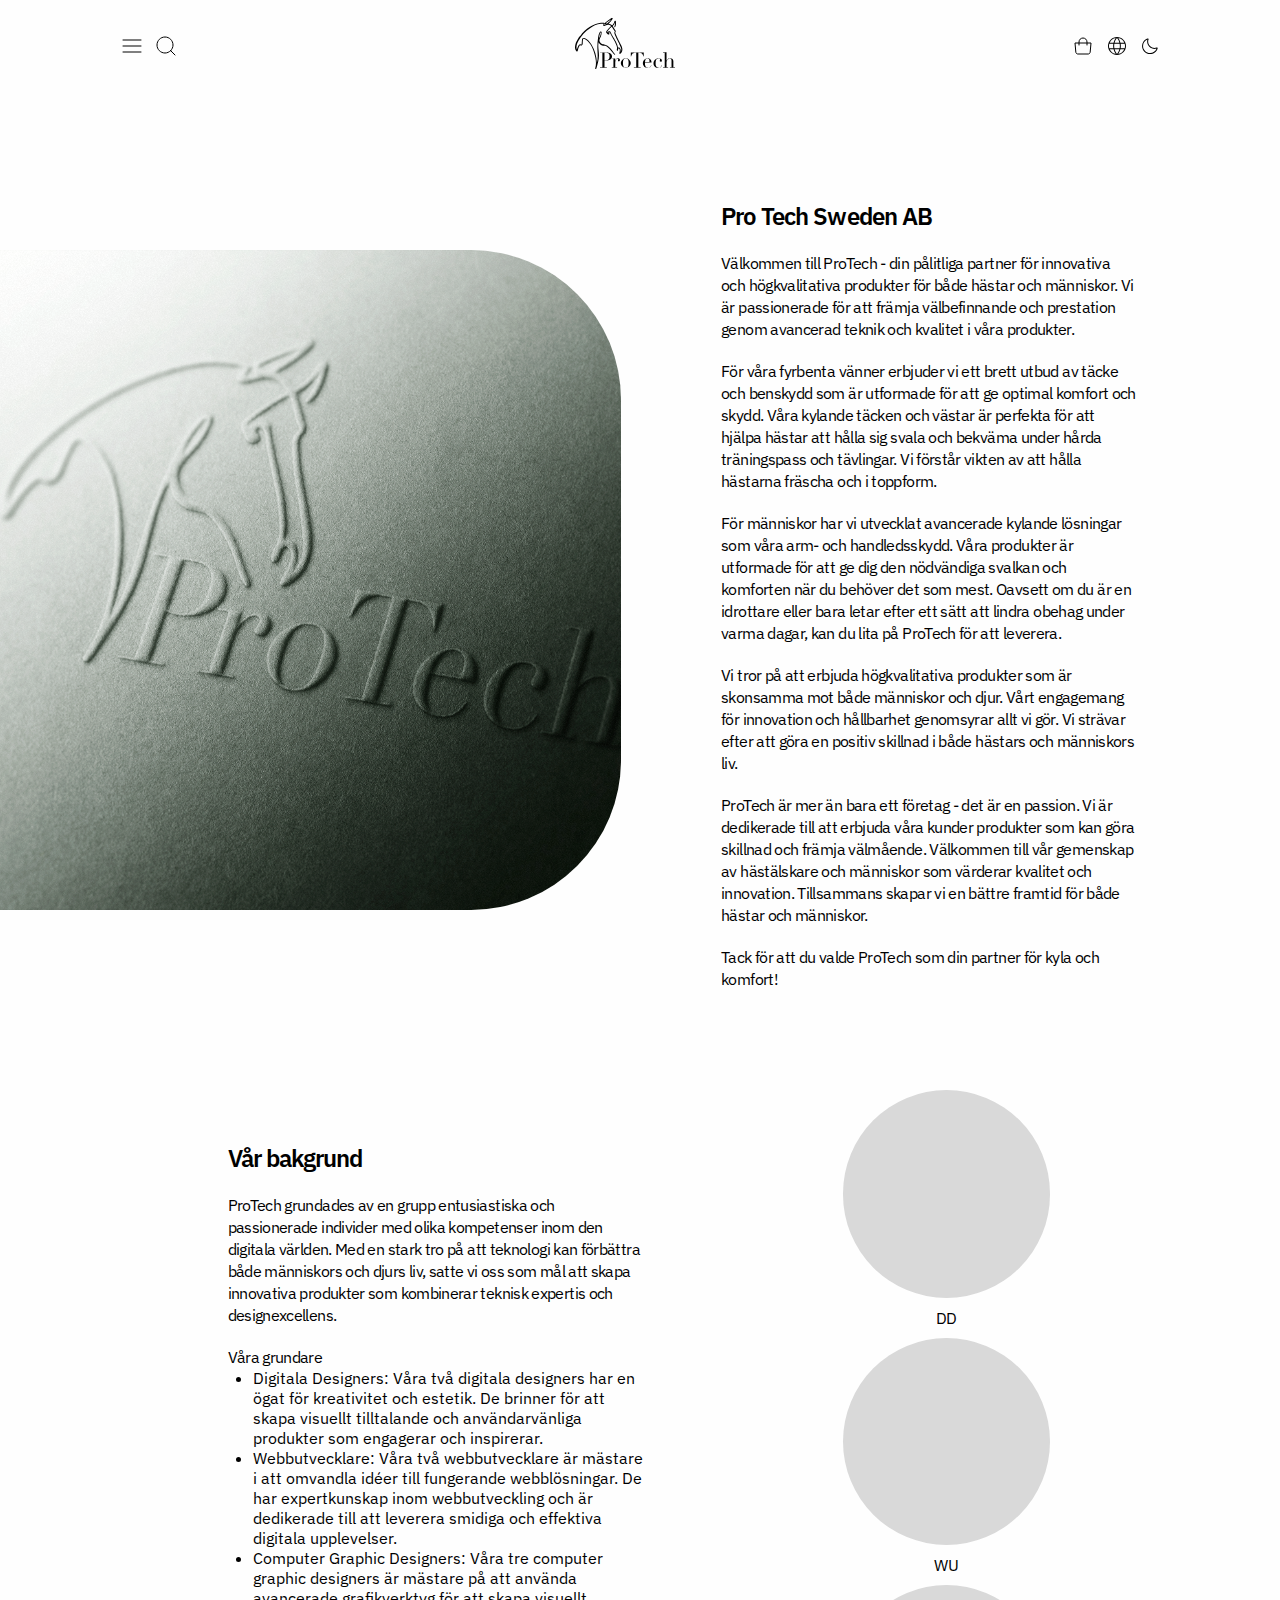
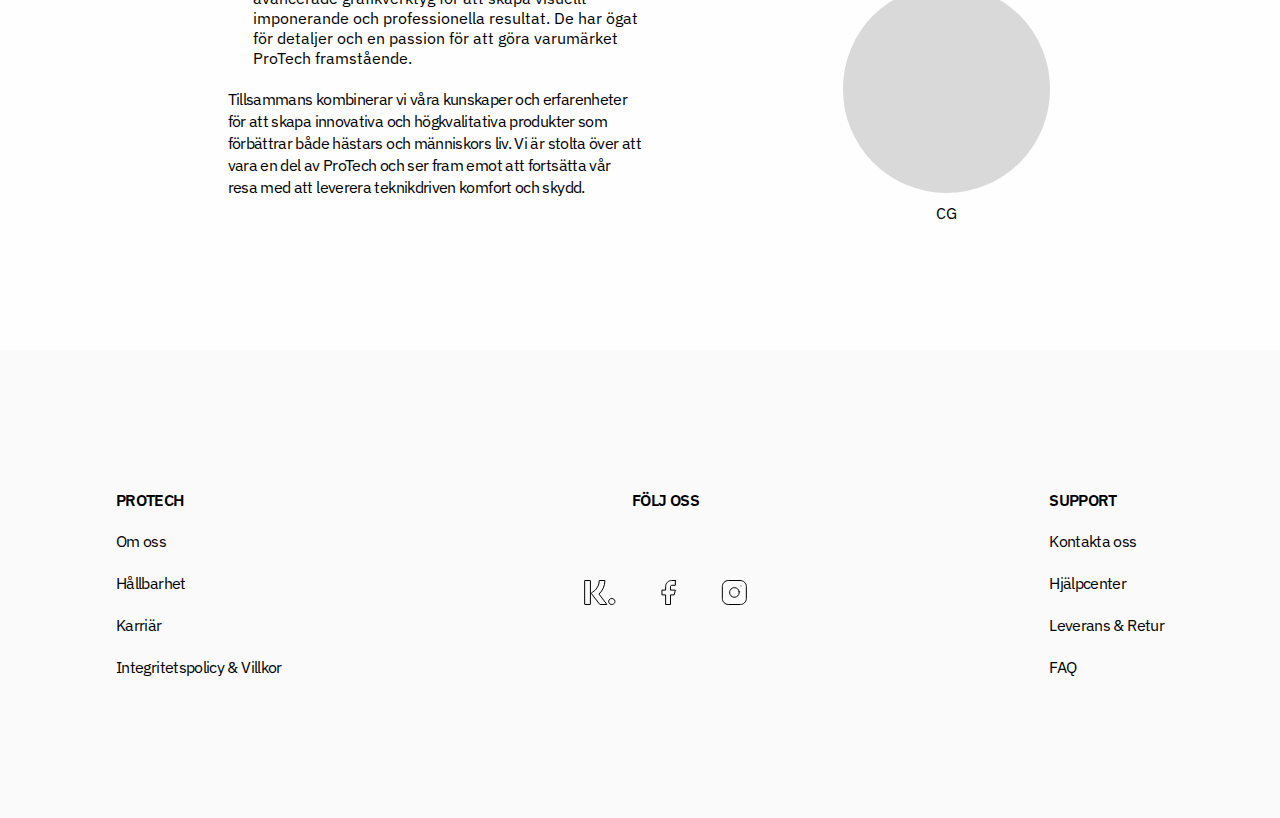
==== commit 21b837d4: "update" ====
--- a/about.html
+++ b/about.html
@@ -92,7 +92,7 @@
                 width="103"
                 height="33"
                 viewBox="0 0 103 33"
-                filcurrentColor"
+                fill="currentColor"
                 xmlns="http://www.w3.org/2000/svg"
               >
                 <g clip-path="url(#clip0_932_7865)">
@@ -308,7 +308,7 @@
               >
                 <path
                   d="M4 20L20 4M4 4L20 20"
-                  stroke="black"
+                  stroke="currentColor"
                   stroke-linecap="round"
                   stroke-linejoin="round"
                 />
@@ -368,7 +368,7 @@
               <li>Täcke</li>
               <li>Benskydd</li>
               <li>Väst</li>
-              <li>Handskar</li>
+              <li>Hjälm</li>
             </ul>
           </div>
           <div class="menu-item-wrapper">
@@ -559,8 +559,6 @@
           />
         </div>
       </div>
-
-      <div class="hero"></div>
     </header>
 
     <!-- END HERO SECTION -->
@@ -569,9 +567,7 @@
 
     <main>
       <div class="company-info">
-        <div class="company-img">
-          <img src="assets/images/info-bild.png" />
-        </div>
+        <div class="company-img"></div>
         <div class="company-about">
           <h3>Pro Tech Sweden AB</h3>
           <p>
@@ -679,177 +675,6 @@
     <!-- END MAIN SECTION -->
 
     <!-- FOOTER SECTION -->
-    <!--  <footer class="footer-mobile">
-      <div class="footer-wrapper">
-        <div class="footer-btn">
-          <h4>PROTECH</h4>
-          <svg
-            xmlns="http://www.w3.org/2000/svg"
-            width="24"
-            height="24"
-            viewBox="0 0 24 24"
-            fill="none"
-          >
-            <g clip-path="url(#clip0_1064_1490)">
-              <path
-                d="M20 11.3335H12.6667V4.00016C12.6667 3.82335 12.5964 3.65378 12.4714 3.52876C12.3464 3.40373 12.1768 3.3335 12 3.3335C11.8232 3.3335 11.6536 3.40373 11.5286 3.52876C11.4036 3.65378 11.3333 3.82335 11.3333 4.00016V11.3335H3.99999C3.82318 11.3335 3.65361 11.4037 3.52858 11.5288C3.40356 11.6538 3.33332 11.8234 3.33332 12.0002C3.33003 12.0868 3.34535 12.1731 3.37825 12.2534C3.41115 12.3336 3.46086 12.4058 3.52404 12.4652C3.58722 12.5246 3.66239 12.5698 3.74449 12.5976C3.82659 12.6255 3.91371 12.6355 3.99999 12.6268H11.3333V20.0002C11.3333 20.177 11.4036 20.3465 11.5286 20.4716C11.6536 20.5966 11.8232 20.6668 12 20.6668C12.1768 20.6668 12.3464 20.5966 12.4714 20.4716C12.5964 20.3465 12.6667 20.177 12.6667 20.0002V12.6668H20C20.1768 12.6668 20.3464 12.5966 20.4714 12.4716C20.5964 12.3465 20.6667 12.177 20.6667 12.0002C20.6667 11.8234 20.5964 11.6538 20.4714 11.5288C20.3464 11.4037 20.1768 11.3335 20 11.3335Z"
-                fill="black"
-              />
-            </g>
-            <defs>
-              <clipPath id="clip0_1064_1490">
-                <rect width="24" height="24" fill="white" />
-              </clipPath>
-            </defs>
-          </svg>
-        </div>
-        <div class="footer-btn">
-          <h4>FÖLJ OSS</h4>
-          <svg
-            xmlns="http://www.w3.org/2000/svg"
-            width="24"
-            height="24"
-            viewBox="0 0 24 24"
-            fill="none"
-          >
-            <g clip-path="url(#clip0_1064_1490)">
-              <path
-                d="M20 11.3335H12.6667V4.00016C12.6667 3.82335 12.5964 3.65378 12.4714 3.52876C12.3464 3.40373 12.1768 3.3335 12 3.3335C11.8232 3.3335 11.6536 3.40373 11.5286 3.52876C11.4036 3.65378 11.3333 3.82335 11.3333 4.00016V11.3335H3.99999C3.82318 11.3335 3.65361 11.4037 3.52858 11.5288C3.40356 11.6538 3.33332 11.8234 3.33332 12.0002C3.33003 12.0868 3.34535 12.1731 3.37825 12.2534C3.41115 12.3336 3.46086 12.4058 3.52404 12.4652C3.58722 12.5246 3.66239 12.5698 3.74449 12.5976C3.82659 12.6255 3.91371 12.6355 3.99999 12.6268H11.3333V20.0002C11.3333 20.177 11.4036 20.3465 11.5286 20.4716C11.6536 20.5966 11.8232 20.6668 12 20.6668C12.1768 20.6668 12.3464 20.5966 12.4714 20.4716C12.5964 20.3465 12.6667 20.177 12.6667 20.0002V12.6668H20C20.1768 12.6668 20.3464 12.5966 20.4714 12.4716C20.5964 12.3465 20.6667 12.177 20.6667 12.0002C20.6667 11.8234 20.5964 11.6538 20.4714 11.5288C20.3464 11.4037 20.1768 11.3335 20 11.3335Z"
-                fill="black"
-              />
-            </g>
-            <defs>
-              <clipPath id="clip0_1064_1490">
-                <rect width="24" height="24" fill="white" />
-              </clipPath>
-            </defs>
-          </svg>
-        </div>
-        <div class="footer-btn">
-          <h4>SUPPORT</h4>
-          <svg
-            xmlns="http://www.w3.org/2000/svg"
-            width="24"
-            height="24"
-            viewBox="0 0 24 24"
-            fill="none"
-          >
-            <g clip-path="url(#clip0_1064_1490)">
-              <path
-                d="M20 11.3335H12.6667V4.00016C12.6667 3.82335 12.5964 3.65378 12.4714 3.52876C12.3464 3.40373 12.1768 3.3335 12 3.3335C11.8232 3.3335 11.6536 3.40373 11.5286 3.52876C11.4036 3.65378 11.3333 3.82335 11.3333 4.00016V11.3335H3.99999C3.82318 11.3335 3.65361 11.4037 3.52858 11.5288C3.40356 11.6538 3.33332 11.8234 3.33332 12.0002C3.33003 12.0868 3.34535 12.1731 3.37825 12.2534C3.41115 12.3336 3.46086 12.4058 3.52404 12.4652C3.58722 12.5246 3.66239 12.5698 3.74449 12.5976C3.82659 12.6255 3.91371 12.6355 3.99999 12.6268H11.3333V20.0002C11.3333 20.177 11.4036 20.3465 11.5286 20.4716C11.6536 20.5966 11.8232 20.6668 12 20.6668C12.1768 20.6668 12.3464 20.5966 12.4714 20.4716C12.5964 20.3465 12.6667 20.177 12.6667 20.0002V12.6668H20C20.1768 12.6668 20.3464 12.5966 20.4714 12.4716C20.5964 12.3465 20.6667 12.177 20.6667 12.0002C20.6667 11.8234 20.5964 11.6538 20.4714 11.5288C20.3464 11.4037 20.1768 11.3335 20 11.3335Z"
-                fill="black"
-              />
-            </g>
-            <defs>
-              <clipPath id="clip0_1064_1490">
-                <rect width="24" height="24" fill="white" />
-              </clipPath>
-            </defs>
-          </svg>
-        </div>
-        <div class="footer-btn">
-          <svg
-            width="24"
-            height="24"
-            viewBox="0 0 24 24"
-            fill="none"
-            xmlns="http://www.w3.org/2000/svg"
-          >
-            <path
-              d="M12 21C10.7613 21 9.59467 20.7633 8.5 20.29C7.40533 19.8167 6.452 19.1733 5.64 18.36C4.82667 17.5487 4.18333 16.5953 3.71 15.5C3.23667 14.4053 3 13.2387 3 12C3 10.758 3.23667 9.59033 3.71 8.497C4.184 7.40367 4.82733 6.451 5.64 5.639C6.45133 4.827 7.40467 4.18433 8.5 3.711C9.59467 3.237 10.7613 3 12 3C13.242 3 14.4097 3.23667 15.503 3.71C16.5963 4.184 17.549 4.82733 18.361 5.64C19.173 6.452 19.8157 7.40433 20.289 8.497C20.763 9.59033 21 10.758 21 12C21 13.2387 20.7633 14.4053 20.29 15.5C19.8167 16.5947 19.1733 17.548 18.36 18.36C17.548 19.1727 16.5957 19.816 15.503 20.29C14.4097 20.7633 13.242 21 12 21ZM12 20.008C12.5867 19.254 13.0707 18.5137 13.452 17.787C13.8327 17.0603 14.1423 16.247 14.381 15.347H9.619C9.883 16.2977 10.199 17.1363 10.567 17.863C10.935 18.5897 11.4127 19.3047 12 20.008ZM10.727 19.858C10.2603 19.308 9.83433 18.628 9.449 17.818C9.06367 17.0087 8.777 16.1847 8.589 15.346H4.753C5.32633 16.59 6.13867 17.61 7.19 18.406C8.242 19.202 9.42067 19.686 10.726 19.858H10.727ZM13.273 19.858C14.5783 19.686 15.757 19.202 16.809 18.406C17.861 17.61 18.6733 16.59 19.246 15.346H15.412C15.1587 16.1973 14.8397 17.028 14.455 17.838C14.0697 18.6473 13.6757 19.3207 13.273 19.858ZM4.346 14.346H8.381C8.305 13.936 8.25167 13.5363 8.221 13.147C8.189 12.7577 8.173 12.3753 8.173 12C8.173 11.6247 8.18867 11.2423 8.22 10.853C8.25133 10.4637 8.30467 10.0637 8.38 9.653H4.347C4.23833 9.99967 4.15333 10.3773 4.092 10.786C4.03067 11.1947 4 11.5993 4 12C4 12.4013 4.03033 12.806 4.091 13.214C4.15233 13.6227 4.23733 14 4.346 14.346ZM9.381 14.346H14.619C14.695 13.936 14.7483 13.5427 14.779 13.166C14.811 12.79 14.827 12.4013 14.827 12C14.827 11.5987 14.8113 11.21 14.78 10.834C14.7487 10.4573 14.6953 10.064 14.62 9.654H9.38C9.30467 10.064 9.25133 10.4573 9.22 10.834C9.18867 11.21 9.173 11.5987 9.173 12C9.173 12.4013 9.18867 12.79 9.22 13.166C9.25133 13.5427 9.30567 13.936 9.381 14.346ZM15.619 14.346H19.654C19.7627 13.9993 19.8477 13.622 19.909 13.214C19.9703 12.806 20.0007 12.4013 20 12C20 11.5987 19.9697 11.194 19.909 10.786C19.8477 10.3773 19.7627 10 19.654 9.654H15.619C15.695 10.064 15.7483 10.4637 15.779 10.853C15.811 11.2423 15.827 11.6247 15.827 12C15.827 12.3753 15.8113 12.7577 15.78 13.147C15.7487 13.5363 15.6953 13.9363 15.62 14.347L15.619 14.346ZM15.412 8.654H19.246C18.66 7.38467 17.8573 6.36467 16.838 5.594C15.818 4.82333 14.6297 4.33333 13.273 4.124C13.7397 4.73733 14.1593 5.43933 14.532 6.23C14.904 7.02 15.1973 7.828 15.412 8.654ZM9.619 8.654H14.381C14.117 7.71533 13.7913 6.86667 13.404 6.108C13.0173 5.34867 12.5493 4.64333 12 3.992C11.4513 4.64333 10.9833 5.34867 10.596 6.108C10.2093 6.86667 9.88367 7.71533 9.619 8.654ZM4.754 8.654H8.588C8.80267 7.828 9.096 7.02 9.468 6.23C9.84067 5.43933 10.2603 4.737 10.727 4.123C9.35767 4.333 8.16633 4.82633 7.153 5.603C6.13967 6.38033 5.33967 7.397 4.753 8.653L4.754 8.654Z"
-              fill="currentColor"
-            />
-          </svg>
-          <h4>SV</h4>
-        </div>
-      </div>
-    </footer>
-
-    <footer class="footer-desktop">
-      <div class="footer">
-        <div class="about">
-          <h4>PROTECH</h4>
-          <p>Om oss</p>
-          <p>Hållbarhet</p>
-          <p>Karriär</p>
-          <p>Integritetspolicy & Villkor</p>
-        </div>
-
-        <div class="follow">
-          <h4>FÖLJ OSS</h4>
-          <div class="socials">
-            <svg
-              width="32"
-              height="25"
-              viewBox="0 0 32 25"
-              fill="none"
-              xmlns="http://www.w3.org/2000/svg"
-            >
-              <path
-                d="M30.9604 21.7845C30.9598 21.8583 30.8672 22.235 30.8114 22.4026C30.3187 23.8827 28.7272 24.7588 27.1304 24.4316C25.5141 24.1005 24.4776 22.6846 24.6771 21.0809C24.8599 19.6097 26.2632 18.477 27.8653 18.5069C29.3695 18.5351 30.6244 19.5466 30.904 20.9528C30.9146 21.0059 30.9598 21.2384 30.9604 21.4008V21.5705V21.7845Z"
-                stroke="currentColor"
-              />
-              <path
-                d="M15.065 14.2211C17.6495 17.5702 20.2246 20.9073 22.8233 24.2755C22.894 24.3669 22.8263 24.4978 22.707 24.4978C22.7064 24.4978 22.7052 24.4978 22.7046 24.4978C20.4935 24.4984 18.2817 24.5012 16.0705 24.491C15.9483 24.491 15.7821 24.4171 15.7108 24.3257C12.8906 20.6862 10.0787 17.041 7.26626 13.3964C7.24786 13.3727 7.23005 13.3485 7.21105 13.3214C7.16713 13.2593 7.18256 13.1759 7.24548 13.1307C7.62717 12.8572 8.00232 12.5824 8.38579 12.3196C9.7665 11.3713 11.0754 10.3526 12.1302 9.06418C14.1229 6.62955 15.1422 3.86719 15.2389 0.790618C15.2407 0.738721 15.2443 0.687388 15.2484 0.633235C15.2543 0.559903 15.3185 0.50293 15.3962 0.50293H20.7671C20.8502 0.50293 20.9173 0.5678 20.9155 0.64621C20.8116 5.8308 18.8789 10.2804 15.078 14.0406C15.0282 14.0897 15.0228 14.1658 15.065 14.2211Z"
-                stroke="currentColor"
-              />
-              <path
-                d="M6.26534 0.5H0.792338C0.710707 0.5 0.644531 0.562886 0.644531 0.640459V24.3347C0.644531 24.4122 0.710707 24.4751 0.792338 24.4751H6.26534C6.34697 24.4751 6.41314 24.4122 6.41314 24.3347V0.640459C6.41314 0.562886 6.34697 0.5 6.26534 0.5Z"
-                stroke="currentColor"
-              />
-            </svg>
-            <svg
-              width="15"
-              height="25"
-              viewBox="0 0 15 25"
-              fill="none"
-              xmlns="http://www.w3.org/2000/svg"
-            >
-              <path
-                d="M14.3556 0.5H10.7023C9.08743 0.5 7.53872 1.13214 6.39685 2.25736C5.25498 3.38258 4.61348 4.9087 4.61348 6.5V10.1H0.960205V14.9H4.61348V24.5H9.48452V14.9H13.1378L14.3556 10.1H9.48452V6.5C9.48452 6.18174 9.61282 5.87652 9.84119 5.65147C10.0696 5.42643 10.3793 5.3 10.7023 5.3H14.3556V0.5Z"
-                stroke="currentColor"
-                stroke-linecap="round"
-                stroke-linejoin="round"
-              />
-            </svg>
-            <svg
-              width="26"
-              height="25"
-              viewBox="0 0 26 25"
-              fill="none"
-              xmlns="http://www.w3.org/2000/svg"
-            >
-              <path
-                d="M19.3557 0.5H7.35571C4.042 0.5 1.35571 3.18629 1.35571 6.5V18.5C1.35571 21.8137 4.042 24.5 7.35571 24.5H19.3557C22.6694 24.5 25.3557 21.8137 25.3557 18.5V6.5C25.3557 3.18629 22.6694 0.5 19.3557 0.5Z"
-                stroke="currentColor"
-                stroke-linecap="round"
-                stroke-linejoin="round"
-              />
-              <path
-                d="M18.1558 11.7441C18.3038 12.7428 18.1333 13.7628 17.6683 14.6589C17.2033 15.5551 16.4675 16.2818 15.5657 16.7357C14.6639 17.1896 13.6419 17.3476 12.6451 17.1872C11.6483 17.0268 10.7275 16.5562 10.0136 15.8423C9.29965 15.1284 8.82903 14.2076 8.66863 13.2108C8.50824 12.214 8.66623 11.192 9.12014 10.2902C9.57406 9.38834 10.3008 8.65261 11.1969 8.18761C12.0931 7.72261 13.1131 7.55202 14.1118 7.70012C15.1305 7.85118 16.0736 8.32587 16.8018 9.05409C17.53 9.7823 18.0047 10.7254 18.1558 11.7441Z"
-                stroke="currentColor"
-                stroke-linecap="round"
-                stroke-linejoin="round"
-              />
-              <path
-                d="M19.9558 5.8999H19.9679"
-                stroke="currentColor"
-                stroke-linecap="round"
-                stroke-linejoin="round"
-              />
-            </svg>
-          </div>
-        </div>
-
-        <div class="support">
-          <h4>SUPPORT</h4>
-          <p>Kontakta oss</p>
-          <p>Hjälpcenter</p>
-          <p>Leverans & Retur</p>
-          <p>FAQ</p>
-        </div>
-      </div>
-    </footer> -->
 
     <footer class="footer-wrapper-mobile">
       <div class="footer-mobile">
--- a/about.css
+++ b/about.css
@@ -1,3 +1,14 @@
+:root {
+  --Primary-Olive: #d3ddd3;
+  --Primary-Sand: #e2e1d9;
+  --Off-white-dark: #fafafa;
+  --Off-white: #fefefe;
+  --Off-Black-Dark: #171a16;
+  --Off-Black: #1c1e1b;
+  --Full-Black: #000;
+  --Full-White: #fff;
+}
+
 * {
   margin: 0;
   padding: 0;
@@ -10,6 +21,7 @@
 
 body,
 input {
+  background-color: var(--Off-white);
   font-family: IBM Plex Sans;
 }
 
@@ -20,7 +32,13 @@
 
 .dark {
   transition: 1s ease-in;
-  background-color: #1c1e1b !important;
+  background-color: var(--Off-Black-Dark) !important;
+  color: #fff !important;
+}
+
+.semidark {
+  transition: 1s ease-in;
+  background-color: var(--Off-Black) !important;
   color: #fff !important;
 }
 
@@ -58,37 +76,13 @@
 }
 
 /* HERO SECTION */
-/*
-.navbar-mobile {
-  display: flex;
-  width: 100%;
+
+.navbar-wrapper {
+  display: flex;
+  width: 100%;
+  flex-direction: column;
   padding: 12px 20px;
-  flex-direction: column;
-  align-items: center;
-  flex-shrink: 0;
   gap: 10px;
-}
-
-.navbar-top {
-  display: flex;
-  width: 100%;
-  justify-content: space-between;
-  align-items: center;
-}
-
-.icons {
-  display: flex;
-  align-items: center;
-  gap: 10px;
-}
-*/
-
-.navbar-wrapper {
-  display: flex;
-  width: 100%;
-  flex-direction: column;
-  padding: 12px 20px;
-  gap: 30px;
 }
 
 .navbar {
@@ -123,6 +117,7 @@
   flex-direction: column;
   gap: 30px;
   padding: 10px 20px;
+  transition: ease-in 1s;
 }
 
 .menu-icons-mobile {
@@ -157,8 +152,14 @@
   list-style: none;
 }
 
-li {
+.menu-item-wrapper li {
   margin-bottom: 10px;
+  font-size: 14px;
+  cursor: pointer;
+}
+
+.menu-item-wrapper li:hover {
+  text-decoration: underline;
 }
 
 .searchbar {
@@ -175,7 +176,8 @@
   font-weight: 400;
   border: 0;
   outline: 0;
-  border-bottom: 1px solid black;
+  border-bottom: 1px solid;
+  background-color: transparent;
 }
 
 ::placeholder {
@@ -185,13 +187,14 @@
 
 .hero {
   display: flex;
+  /*background-image: url(assets/images/Om_oss.png);*/
+  background-color: var(--Primary-Olive);
   height: 192px;
   width: 100%;
-  padding: 20px;
-  flex-direction: column;
-  align-items: flex-start;
-  gap: 10px;
-  background-color: #9a9898;
+  /*background-position: center;
+  background-repeat: no-repeat;
+  background-size: cover;
+  position: relative;*/
 }
 
 /* END HERO SECITON */
@@ -227,6 +230,11 @@
   border-radius: 31.61px;
   border: 1.054px solid #000;
   background-color: #fff;
+}
+
+button:hover {
+  background-color: #d3ddd3;
+  color: #fff;
 }
 
 .founders,
@@ -340,9 +348,6 @@
     padding: 0px;
   }
 
-  .navbar-mobile {
-    display: none;
-  }
   .navbar {
     flex-direction: row;
     width: 100%;
@@ -383,6 +388,10 @@
   }
 
   .navbar-right .menu-mobile {
+    display: none;
+  }
+
+  .menu-icons-mobile {
     display: none;
   }
 
@@ -410,7 +419,6 @@
 
   .hero {
     height: 512px;
-    padding: 167px 148px;
     justify-content: flex-end;
     align-items: flex-start;
     align-self: stretch;
@@ -419,34 +427,42 @@
   /*END HERO SECTION */
 
   /* MAIN SECTION */
+  main {
+    display: flex;
+    flex-direction: column;
+    align-items: center;
+  }
 
   .company-info {
     display: flex;
     flex-direction: row;
+    justify-content: flex-start;
+    align-items: flex-start;
     width: 100%;
     padding: 100px 0px 0px 0px;
     gap: 100px;
+    margin-top: 100px;
   }
 
   .company-img {
     display: flex;
-    justify-content: flex-end;
+    border-radius: 0px 150px 150px 0px;
+    background-image: url(/assets/images/Om_oss.png);
+    background-position: center;
+    background-repeat: no-repeat;
+    background-size: cover;
+    margin-top: 50px;
+    width: 720px;
+    height: 660px;
+  }
+
+  .company-about {
+    display: flex;
+    justify-content: flex-start;
+    align-items: flex-start;
     width: 50%;
-    height: 100%;
-    padding-top: 100px;
-  }
-
-  .company-img img {
-    max-width: 700px;
-    padding-left: 150px;
-  }
-
-  .company-about {
-    display: flex;
-    justify-content: flex-start;
-    align-items: flex-start;
-    width: 50%;
-    padding-right: 150px;
+
+    padding-right: 50px;
   }
 
   .company-about p {
@@ -534,15 +550,18 @@
 
   .footer-wrapper-desktop {
     display: flex;
+    background-color: var(--Off-white-dark);
     width: 100%;
     justify-content: center;
     align-items: center;
+    transition: ease-in 1s;
   }
 
   .footer-desktop {
     display: flex;
-    width: 90%;
+    width: 85%;
     padding: 40px 20px;
+    margin: 100px;
     justify-content: space-between;
     align-items: flex-start;
     align-content: flex-start;
@@ -577,6 +596,10 @@
     flex-direction: column;
     align-items: flex-start;
     gap: 20px;
+  }
+
+  .footer-desktop h4 {
+    font-weight: 600;
   }
 
   .footer-desktop a {
@@ -605,7 +628,7 @@
     height: 1px;
     bottom: 0;
     left: 0;
-    background-color: var(--check-primary);
+    background-color: var(--Full-Black);
     transform: scaleX(0);
     transform-origin: top left;
     transition: transform 0.3s ease;
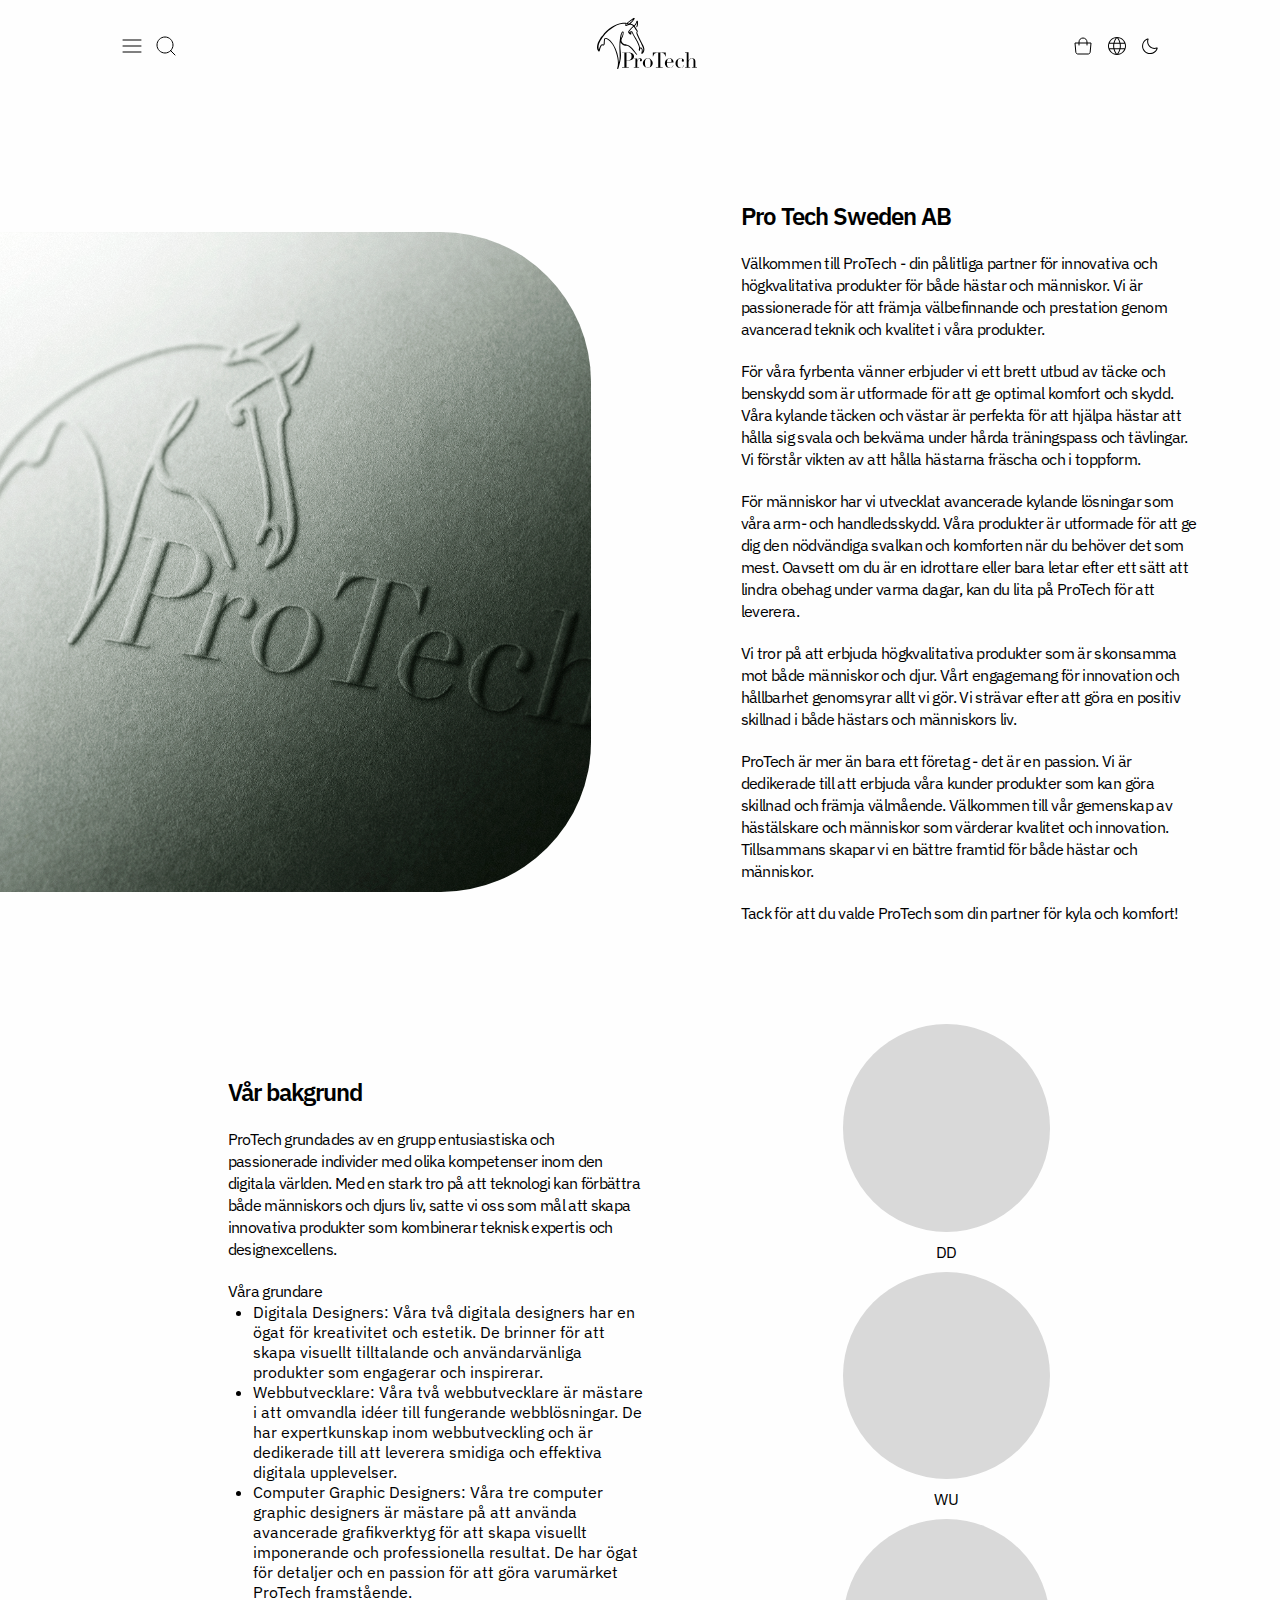
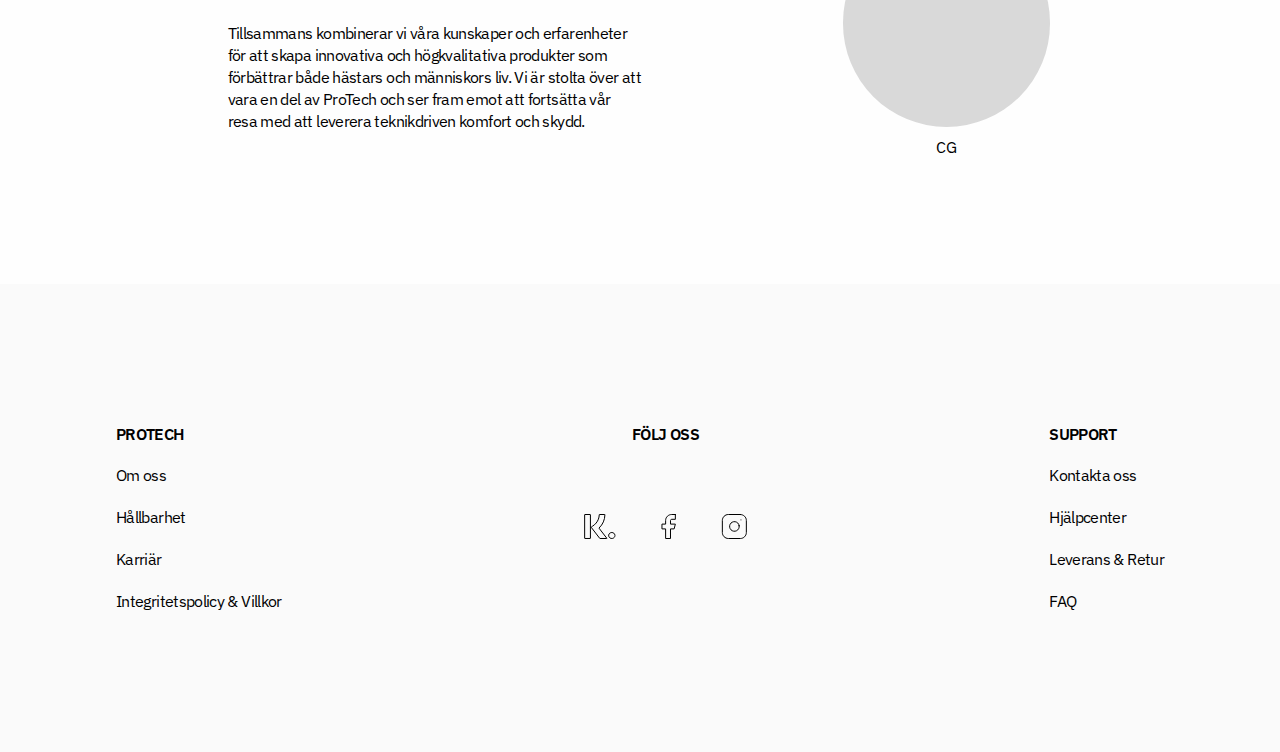
==== commit b7f67ff2: "Updated searchbar and language" ====
--- a/about.html
+++ b/about.html
@@ -63,28 +63,37 @@
                 />
               </svg>
             </div>
-            <svg
-              class="search-desktop"
-              width="24"
-              height="24"
-              viewBox="0 0 24 24"
-              fill="none"
-              xmlns="http://www.w3.org/2000/svg"
-            >
-              <g clip-path="url(#clip0_637_703)">
-                <path
-                  d="M21 21L16.6569 16.6569M16.6569 16.6569C18.1046 15.2091 19 13.2091 19 11C19 6.58172 15.4183 3 11 3C6.58172 3 3 6.58172 3 11C3 15.4183 6.58172 19 11 19C13.2091 19 15.2091 18.1046 16.6569 16.6569Z"
-                  stroke="currentColor"
-                  stroke-linecap="round"
-                  stroke-linejoin="round"
-                />
-              </g>
-              <defs>
-                <clipPath id="clip0_637_703">
-                  <rect width="24" height="24" fill="white" />
-                </clipPath>
-              </defs>
-            </svg>
+            <div class="searchbar-desktop">
+              <svg
+                class="search-desktop"
+                width="24"
+                height="24"
+                viewBox="0 0 24 24"
+                fill="none"
+                xmlns="http://www.w3.org/2000/svg"
+              >
+                <g clip-path="url(#clip0_637_703)">
+                  <path
+                    d="M21 21L16.6569 16.6569M16.6569 16.6569C18.1046 15.2091 19 13.2091 19 11C19 6.58172 15.4183 3 11 3C6.58172 3 3 6.58172 3 11C3 15.4183 6.58172 19 11 19C13.2091 19 15.2091 18.1046 16.6569 16.6569Z"
+                    stroke="currentColor"
+                    stroke-linecap="round"
+                    stroke-linejoin="round"
+                  />
+                </g>
+                <defs>
+                  <clipPath id="clip0_637_703">
+                    <rect width="24" height="24" fill="white" />
+                  </clipPath>
+                </defs>
+              </svg>
+              <input
+                class="input-desktop"
+                type="text"
+                id="search-desktop"
+                name="search-desktop"
+                placeholder="Vad letar du efter?"
+              />
+            </div>
           </div>
           <div class="logo">
             <a href="index.html">
@@ -221,19 +230,27 @@
                 </clipPath>
               </defs>
             </svg>
-            <svg
-              class="language"
-              width="24"
-              height="24"
-              viewBox="0 0 24 24"
-              fill="none"
-              xmlns="http://www.w3.org/2000/svg"
-            >
-              <path
-                d="M12 21C10.7613 21 9.59467 20.7633 8.5 20.29C7.40533 19.8167 6.452 19.1733 5.64 18.36C4.82667 17.5487 4.18333 16.5953 3.71 15.5C3.23667 14.4053 3 13.2387 3 12C3 10.758 3.23667 9.59033 3.71 8.497C4.184 7.40367 4.82733 6.451 5.64 5.639C6.45133 4.827 7.40467 4.18433 8.5 3.711C9.59467 3.237 10.7613 3 12 3C13.242 3 14.4097 3.23667 15.503 3.71C16.5963 4.184 17.549 4.82733 18.361 5.64C19.173 6.452 19.8157 7.40433 20.289 8.497C20.763 9.59033 21 10.758 21 12C21 13.2387 20.7633 14.4053 20.29 15.5C19.8167 16.5947 19.1733 17.548 18.36 18.36C17.548 19.1727 16.5957 19.816 15.503 20.29C14.4097 20.7633 13.242 21 12 21ZM12 20.008C12.5867 19.254 13.0707 18.5137 13.452 17.787C13.8327 17.0603 14.1423 16.247 14.381 15.347H9.619C9.883 16.2977 10.199 17.1363 10.567 17.863C10.935 18.5897 11.4127 19.3047 12 20.008ZM10.727 19.858C10.2603 19.308 9.83433 18.628 9.449 17.818C9.06367 17.0087 8.777 16.1847 8.589 15.346H4.753C5.32633 16.59 6.13867 17.61 7.19 18.406C8.242 19.202 9.42067 19.686 10.726 19.858H10.727ZM13.273 19.858C14.5783 19.686 15.757 19.202 16.809 18.406C17.861 17.61 18.6733 16.59 19.246 15.346H15.412C15.1587 16.1973 14.8397 17.028 14.455 17.838C14.0697 18.6473 13.6757 19.3207 13.273 19.858ZM4.346 14.346H8.381C8.305 13.936 8.25167 13.5363 8.221 13.147C8.189 12.7577 8.173 12.3753 8.173 12C8.173 11.6247 8.18867 11.2423 8.22 10.853C8.25133 10.4637 8.30467 10.0637 8.38 9.653H4.347C4.23833 9.99967 4.15333 10.3773 4.092 10.786C4.03067 11.1947 4 11.5993 4 12C4 12.4013 4.03033 12.806 4.091 13.214C4.15233 13.6227 4.23733 14 4.346 14.346ZM9.381 14.346H14.619C14.695 13.936 14.7483 13.5427 14.779 13.166C14.811 12.79 14.827 12.4013 14.827 12C14.827 11.5987 14.8113 11.21 14.78 10.834C14.7487 10.4573 14.6953 10.064 14.62 9.654H9.38C9.30467 10.064 9.25133 10.4573 9.22 10.834C9.18867 11.21 9.173 11.5987 9.173 12C9.173 12.4013 9.18867 12.79 9.22 13.166C9.25133 13.5427 9.30567 13.936 9.381 14.346ZM15.619 14.346H19.654C19.7627 13.9993 19.8477 13.622 19.909 13.214C19.9703 12.806 20.0007 12.4013 20 12C20 11.5987 19.9697 11.194 19.909 10.786C19.8477 10.3773 19.7627 10 19.654 9.654H15.619C15.695 10.064 15.7483 10.4637 15.779 10.853C15.811 11.2423 15.827 11.6247 15.827 12C15.827 12.3753 15.8113 12.7577 15.78 13.147C15.7487 13.5363 15.6953 13.9363 15.62 14.347L15.619 14.346ZM15.412 8.654H19.246C18.66 7.38467 17.8573 6.36467 16.838 5.594C15.818 4.82333 14.6297 4.33333 13.273 4.124C13.7397 4.73733 14.1593 5.43933 14.532 6.23C14.904 7.02 15.1973 7.828 15.412 8.654ZM9.619 8.654H14.381C14.117 7.71533 13.7913 6.86667 13.404 6.108C13.0173 5.34867 12.5493 4.64333 12 3.992C11.4513 4.64333 10.9833 5.34867 10.596 6.108C10.2093 6.86667 9.88367 7.71533 9.619 8.654ZM4.754 8.654H8.588C8.80267 7.828 9.096 7.02 9.468 6.23C9.84067 5.43933 10.2603 4.737 10.727 4.123C9.35767 4.333 8.16633 4.82633 7.153 5.603C6.13967 6.38033 5.33967 7.397 4.753 8.653L4.754 8.654Z"
-                fill="currentColor"
-              />
-            </svg>
+            <div class="language-desktop">
+              <svg
+                class="language-icon-desktop"
+                width="24"
+                height="24"
+                viewBox="0 0 24 24"
+                fill="none"
+                xmlns="http://www.w3.org/2000/svg"
+              >
+                <path
+                  d="M12 21C10.7613 21 9.59467 20.7633 8.5 20.29C7.40533 19.8167 6.452 19.1733 5.64 18.36C4.82667 17.5487 4.18333 16.5953 3.71 15.5C3.23667 14.4053 3 13.2387 3 12C3 10.758 3.23667 9.59033 3.71 8.497C4.184 7.40367 4.82733 6.451 5.64 5.639C6.45133 4.827 7.40467 4.18433 8.5 3.711C9.59467 3.237 10.7613 3 12 3C13.242 3 14.4097 3.23667 15.503 3.71C16.5963 4.184 17.549 4.82733 18.361 5.64C19.173 6.452 19.8157 7.40433 20.289 8.497C20.763 9.59033 21 10.758 21 12C21 13.2387 20.7633 14.4053 20.29 15.5C19.8167 16.5947 19.1733 17.548 18.36 18.36C17.548 19.1727 16.5957 19.816 15.503 20.29C14.4097 20.7633 13.242 21 12 21ZM12 20.008C12.5867 19.254 13.0707 18.5137 13.452 17.787C13.8327 17.0603 14.1423 16.247 14.381 15.347H9.619C9.883 16.2977 10.199 17.1363 10.567 17.863C10.935 18.5897 11.4127 19.3047 12 20.008ZM10.727 19.858C10.2603 19.308 9.83433 18.628 9.449 17.818C9.06367 17.0087 8.777 16.1847 8.589 15.346H4.753C5.32633 16.59 6.13867 17.61 7.19 18.406C8.242 19.202 9.42067 19.686 10.726 19.858H10.727ZM13.273 19.858C14.5783 19.686 15.757 19.202 16.809 18.406C17.861 17.61 18.6733 16.59 19.246 15.346H15.412C15.1587 16.1973 14.8397 17.028 14.455 17.838C14.0697 18.6473 13.6757 19.3207 13.273 19.858ZM4.346 14.346H8.381C8.305 13.936 8.25167 13.5363 8.221 13.147C8.189 12.7577 8.173 12.3753 8.173 12C8.173 11.6247 8.18867 11.2423 8.22 10.853C8.25133 10.4637 8.30467 10.0637 8.38 9.653H4.347C4.23833 9.99967 4.15333 10.3773 4.092 10.786C4.03067 11.1947 4 11.5993 4 12C4 12.4013 4.03033 12.806 4.091 13.214C4.15233 13.6227 4.23733 14 4.346 14.346ZM9.381 14.346H14.619C14.695 13.936 14.7483 13.5427 14.779 13.166C14.811 12.79 14.827 12.4013 14.827 12C14.827 11.5987 14.8113 11.21 14.78 10.834C14.7487 10.4573 14.6953 10.064 14.62 9.654H9.38C9.30467 10.064 9.25133 10.4573 9.22 10.834C9.18867 11.21 9.173 11.5987 9.173 12C9.173 12.4013 9.18867 12.79 9.22 13.166C9.25133 13.5427 9.30567 13.936 9.381 14.346ZM15.619 14.346H19.654C19.7627 13.9993 19.8477 13.622 19.909 13.214C19.9703 12.806 20.0007 12.4013 20 12C20 11.5987 19.9697 11.194 19.909 10.786C19.8477 10.3773 19.7627 10 19.654 9.654H15.619C15.695 10.064 15.7483 10.4637 15.779 10.853C15.811 11.2423 15.827 11.6247 15.827 12C15.827 12.3753 15.8113 12.7577 15.78 13.147C15.7487 13.5363 15.6953 13.9363 15.62 14.347L15.619 14.346ZM15.412 8.654H19.246C18.66 7.38467 17.8573 6.36467 16.838 5.594C15.818 4.82333 14.6297 4.33333 13.273 4.124C13.7397 4.73733 14.1593 5.43933 14.532 6.23C14.904 7.02 15.1973 7.828 15.412 8.654ZM9.619 8.654H14.381C14.117 7.71533 13.7913 6.86667 13.404 6.108C13.0173 5.34867 12.5493 4.64333 12 3.992C11.4513 4.64333 10.9833 5.34867 10.596 6.108C10.2093 6.86667 9.88367 7.71533 9.619 8.654ZM4.754 8.654H8.588C8.80267 7.828 9.096 7.02 9.468 6.23C9.84067 5.43933 10.2603 4.737 10.727 4.123C9.35767 4.333 8.16633 4.82633 7.153 5.603C6.13967 6.38033 5.33967 7.397 4.753 8.653L4.754 8.654Z"
+                  fill="currentColor"
+                />
+              </svg>
+              <div class="languages-desktop">
+                <p class="sv-desktop">SV</p>
+                <p class="en-desktop">EN</p>
+                <p class="no-desktop">NO</p>
+              </div>
+            </div>
+
             <div class="darkmode">
               <svg
                 class="moon"
@@ -552,6 +569,7 @@
             </defs>
           </svg>
           <input
+            class="input-mobile"
             type="text"
             id="search"
             name="search"
@@ -845,8 +863,9 @@
           </div>
         </div>
 
-        <div>
+        <div class="language-mobile">
           <svg
+            class="language-icon-mobile"
             width="24"
             height="24"
             viewBox="0 0 24 24"
@@ -858,6 +877,11 @@
               fill="currentColor"
             />
           </svg>
+          <div class="languages">
+            <p class="sv">SV</p>
+            <p class="en">EN</p>
+            <p class="no">NO</p>
+          </div>
         </div>
       </div>
     </footer>
--- a/about.css
+++ b/about.css
@@ -1,4 +1,6 @@
 :root {
+  --check-primary: #000;
+  --check-secondary: #fff;
   --Primary-Olive: #d3ddd3;
   --Primary-Sand: #e2e1d9;
   --Off-white-dark: #fafafa;
@@ -103,7 +105,7 @@
 }
 
 .navbar-left,
-.language,
+.language-desktop,
 .logo-desktop {
   display: none;
 }
@@ -162,6 +164,10 @@
   text-decoration: underline;
 }
 
+.searchbar-desktop {
+  display: none;
+}
+
 .searchbar {
   display: flex;
   justify-content: flex-start;
@@ -169,9 +175,10 @@
   width: 100%;
 }
 
-.searchbar input {
+.input-mobile {
   width: 100%;
   margin-right: 34px;
+  padding-bottom: 5px;
   font-size: 14px;
   font-weight: 400;
   border: 0;
@@ -185,18 +192,6 @@
   font-size: 14px;
 }
 
-.hero {
-  display: flex;
-  /*background-image: url(assets/images/Om_oss.png);*/
-  background-color: var(--Primary-Olive);
-  height: 192px;
-  width: 100%;
-  /*background-position: center;
-  background-repeat: no-repeat;
-  background-size: cover;
-  position: relative;*/
-}
-
 /* END HERO SECITON */
 
 .company-info {
@@ -314,6 +309,30 @@
   display: flex;
   cursor: pointer;
 }
+
+.language-mobile {
+  display: flex;
+  align-items: center;
+  gap: 10px;
+}
+
+.language-icon-mobile {
+  cursor: pointer;
+}
+
+.languages {
+  display: flex;
+  flex-direction: row;
+  gap: 10px;
+}
+
+.sv:hover,
+.en:hover,
+.no:hover {
+  cursor: pointer;
+  text-decoration: underline;
+}
+
 /* END FOOTER SECTION */
 
 /* RESPONSIVE STYLING */
@@ -371,6 +390,7 @@
 
   .logo-desktop {
     display: block;
+    margin-left: 45px;
   }
 
   .navbar-left {
@@ -378,8 +398,32 @@
     gap: 10px;
   }
 
-  .language {
+  .language-desktop {
+    display: flex;
+    flex-direction: column;
+    align-items: center;
+    gap: 10px;
+  }
+
+  .language-icon-desktop {
     display: block;
+    cursor: pointer;
+  }
+
+  .languages-desktop {
+    display: flex;
+    flex-direction: column;
+    align-items: center;
+    gap: 10px;
+    padding-top: 34px;
+    position: absolute;
+  }
+
+  .sv-desktop:hover,
+  .en-desktop:hover,
+  .no-desktop:hover {
+    cursor: pointer;
+    text-decoration: underline;
   }
 
   .menu-icons-desktop {
@@ -417,11 +461,24 @@
     display: none;
   }
 
-  .hero {
-    height: 512px;
-    justify-content: flex-end;
-    align-items: flex-start;
-    align-self: stretch;
+  .searchbar-desktop {
+    display: flex;
+    justify-content: flex-start;
+    gap: 10px;
+  }
+
+  .input-desktop {
+    font-size: 14px;
+    font-weight: 400;
+    height: 24px;
+    padding-bottom: 5px;
+    width: 200px;
+    margin-left: 34px;
+    border: 0;
+    outline: 0;
+    border-bottom: 1px solid;
+    background-color: transparent;
+    position: absolute;
   }
 
   /*END HERO SECTION */
@@ -437,10 +494,10 @@
     display: flex;
     flex-direction: row;
     justify-content: flex-start;
-    align-items: flex-start;
+    align-items: center;
     width: 100%;
     padding: 100px 0px 0px 0px;
-    gap: 100px;
+    gap: 150px;
     margin-top: 100px;
   }
 
@@ -451,7 +508,6 @@
     background-position: center;
     background-repeat: no-repeat;
     background-size: cover;
-    margin-top: 50px;
     width: 720px;
     height: 660px;
   }
@@ -462,11 +518,11 @@
     align-items: flex-start;
     width: 50%;
 
-    padding-right: 50px;
+    padding-right: 80px;
   }
 
   .company-about p {
-    max-width: 415px;
+    max-width: 650px;
   }
 
   button {
@@ -628,7 +684,7 @@
     height: 1px;
     bottom: 0;
     left: 0;
-    background-color: var(--Full-Black);
+    background-color: var(--check-primary);
     transform: scaleX(0);
     transform-origin: top left;
     transition: transform 0.3s ease;
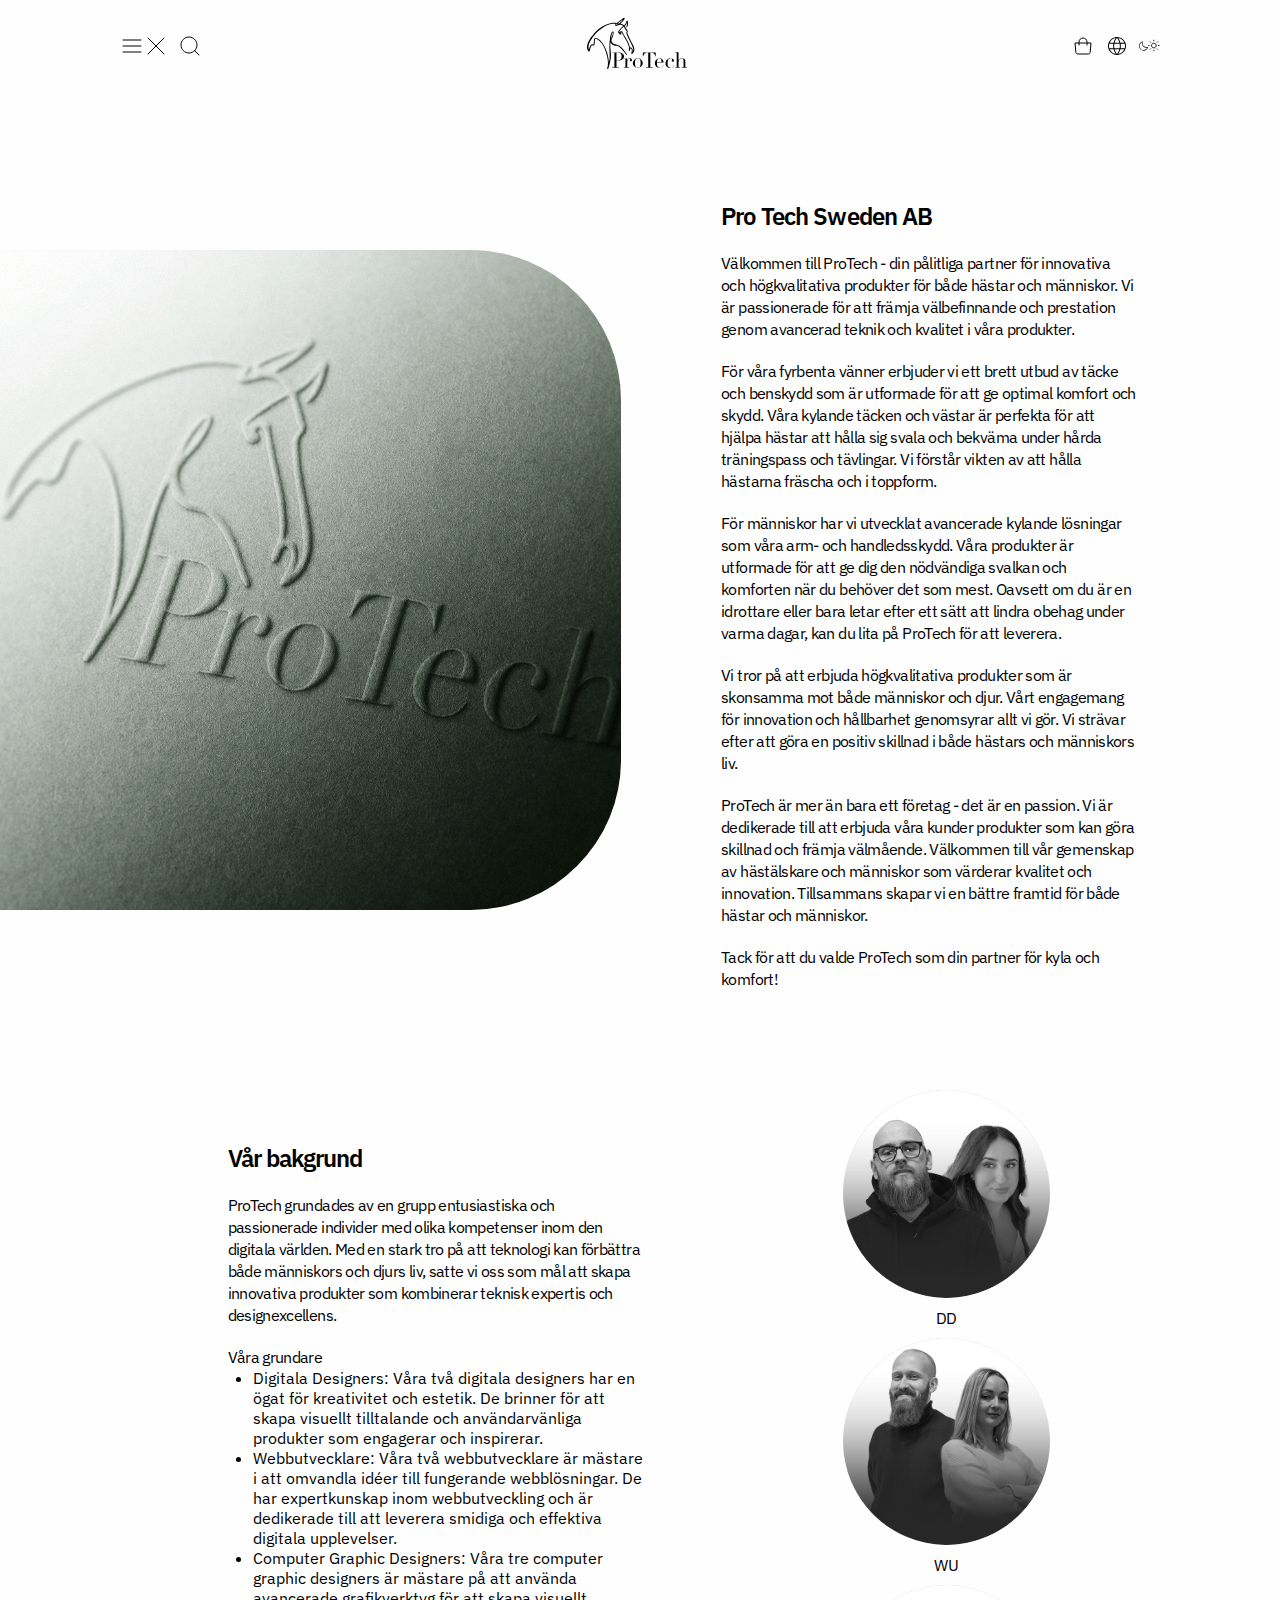
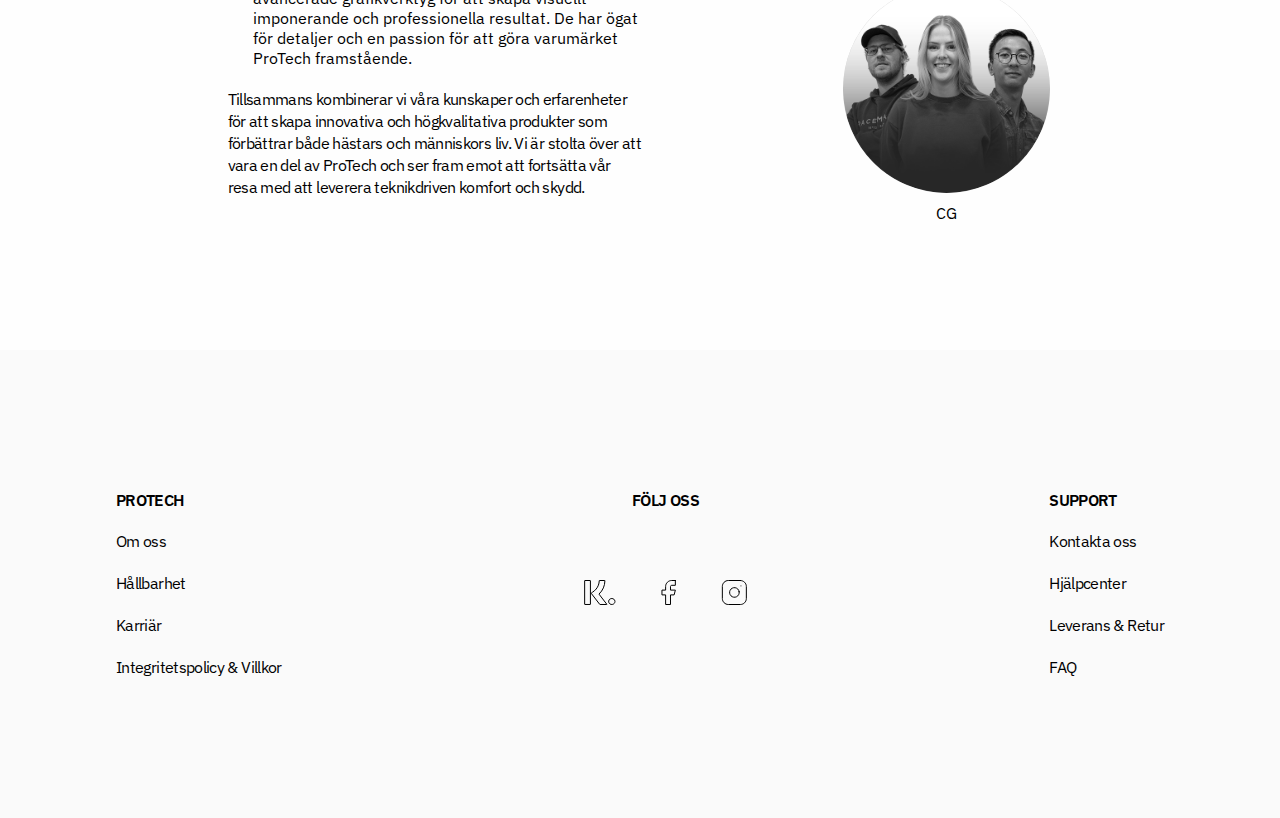
==== commit 5d603700: "update" ====
--- a/about.html
+++ b/about.html
@@ -63,37 +63,28 @@
                 />
               </svg>
             </div>
-            <div class="searchbar-desktop">
-              <svg
-                class="search-desktop"
-                width="24"
-                height="24"
-                viewBox="0 0 24 24"
-                fill="none"
-                xmlns="http://www.w3.org/2000/svg"
-              >
-                <g clip-path="url(#clip0_637_703)">
-                  <path
-                    d="M21 21L16.6569 16.6569M16.6569 16.6569C18.1046 15.2091 19 13.2091 19 11C19 6.58172 15.4183 3 11 3C6.58172 3 3 6.58172 3 11C3 15.4183 6.58172 19 11 19C13.2091 19 15.2091 18.1046 16.6569 16.6569Z"
-                    stroke="currentColor"
-                    stroke-linecap="round"
-                    stroke-linejoin="round"
-                  />
-                </g>
-                <defs>
-                  <clipPath id="clip0_637_703">
-                    <rect width="24" height="24" fill="white" />
-                  </clipPath>
-                </defs>
-              </svg>
-              <input
-                class="input-desktop"
-                type="text"
-                id="search-desktop"
-                name="search-desktop"
-                placeholder="Vad letar du efter?"
-              />
-            </div>
+            <svg
+              class="search-desktop"
+              width="24"
+              height="24"
+              viewBox="0 0 24 24"
+              fill="none"
+              xmlns="http://www.w3.org/2000/svg"
+            >
+              <g clip-path="url(#clip0_637_703)">
+                <path
+                  d="M21 21L16.6569 16.6569M16.6569 16.6569C18.1046 15.2091 19 13.2091 19 11C19 6.58172 15.4183 3 11 3C6.58172 3 3 6.58172 3 11C3 15.4183 6.58172 19 11 19C13.2091 19 15.2091 18.1046 16.6569 16.6569Z"
+                  stroke="currentColor"
+                  stroke-linecap="round"
+                  stroke-linejoin="round"
+                />
+              </g>
+              <defs>
+                <clipPath id="clip0_637_703">
+                  <rect width="24" height="24" fill="white" />
+                </clipPath>
+              </defs>
+            </svg>
           </div>
           <div class="logo">
             <a href="index.html">
@@ -230,27 +221,19 @@
                 </clipPath>
               </defs>
             </svg>
-            <div class="language-desktop">
-              <svg
-                class="language-icon-desktop"
-                width="24"
-                height="24"
-                viewBox="0 0 24 24"
-                fill="none"
-                xmlns="http://www.w3.org/2000/svg"
-              >
-                <path
-                  d="M12 21C10.7613 21 9.59467 20.7633 8.5 20.29C7.40533 19.8167 6.452 19.1733 5.64 18.36C4.82667 17.5487 4.18333 16.5953 3.71 15.5C3.23667 14.4053 3 13.2387 3 12C3 10.758 3.23667 9.59033 3.71 8.497C4.184 7.40367 4.82733 6.451 5.64 5.639C6.45133 4.827 7.40467 4.18433 8.5 3.711C9.59467 3.237 10.7613 3 12 3C13.242 3 14.4097 3.23667 15.503 3.71C16.5963 4.184 17.549 4.82733 18.361 5.64C19.173 6.452 19.8157 7.40433 20.289 8.497C20.763 9.59033 21 10.758 21 12C21 13.2387 20.7633 14.4053 20.29 15.5C19.8167 16.5947 19.1733 17.548 18.36 18.36C17.548 19.1727 16.5957 19.816 15.503 20.29C14.4097 20.7633 13.242 21 12 21ZM12 20.008C12.5867 19.254 13.0707 18.5137 13.452 17.787C13.8327 17.0603 14.1423 16.247 14.381 15.347H9.619C9.883 16.2977 10.199 17.1363 10.567 17.863C10.935 18.5897 11.4127 19.3047 12 20.008ZM10.727 19.858C10.2603 19.308 9.83433 18.628 9.449 17.818C9.06367 17.0087 8.777 16.1847 8.589 15.346H4.753C5.32633 16.59 6.13867 17.61 7.19 18.406C8.242 19.202 9.42067 19.686 10.726 19.858H10.727ZM13.273 19.858C14.5783 19.686 15.757 19.202 16.809 18.406C17.861 17.61 18.6733 16.59 19.246 15.346H15.412C15.1587 16.1973 14.8397 17.028 14.455 17.838C14.0697 18.6473 13.6757 19.3207 13.273 19.858ZM4.346 14.346H8.381C8.305 13.936 8.25167 13.5363 8.221 13.147C8.189 12.7577 8.173 12.3753 8.173 12C8.173 11.6247 8.18867 11.2423 8.22 10.853C8.25133 10.4637 8.30467 10.0637 8.38 9.653H4.347C4.23833 9.99967 4.15333 10.3773 4.092 10.786C4.03067 11.1947 4 11.5993 4 12C4 12.4013 4.03033 12.806 4.091 13.214C4.15233 13.6227 4.23733 14 4.346 14.346ZM9.381 14.346H14.619C14.695 13.936 14.7483 13.5427 14.779 13.166C14.811 12.79 14.827 12.4013 14.827 12C14.827 11.5987 14.8113 11.21 14.78 10.834C14.7487 10.4573 14.6953 10.064 14.62 9.654H9.38C9.30467 10.064 9.25133 10.4573 9.22 10.834C9.18867 11.21 9.173 11.5987 9.173 12C9.173 12.4013 9.18867 12.79 9.22 13.166C9.25133 13.5427 9.30567 13.936 9.381 14.346ZM15.619 14.346H19.654C19.7627 13.9993 19.8477 13.622 19.909 13.214C19.9703 12.806 20.0007 12.4013 20 12C20 11.5987 19.9697 11.194 19.909 10.786C19.8477 10.3773 19.7627 10 19.654 9.654H15.619C15.695 10.064 15.7483 10.4637 15.779 10.853C15.811 11.2423 15.827 11.6247 15.827 12C15.827 12.3753 15.8113 12.7577 15.78 13.147C15.7487 13.5363 15.6953 13.9363 15.62 14.347L15.619 14.346ZM15.412 8.654H19.246C18.66 7.38467 17.8573 6.36467 16.838 5.594C15.818 4.82333 14.6297 4.33333 13.273 4.124C13.7397 4.73733 14.1593 5.43933 14.532 6.23C14.904 7.02 15.1973 7.828 15.412 8.654ZM9.619 8.654H14.381C14.117 7.71533 13.7913 6.86667 13.404 6.108C13.0173 5.34867 12.5493 4.64333 12 3.992C11.4513 4.64333 10.9833 5.34867 10.596 6.108C10.2093 6.86667 9.88367 7.71533 9.619 8.654ZM4.754 8.654H8.588C8.80267 7.828 9.096 7.02 9.468 6.23C9.84067 5.43933 10.2603 4.737 10.727 4.123C9.35767 4.333 8.16633 4.82633 7.153 5.603C6.13967 6.38033 5.33967 7.397 4.753 8.653L4.754 8.654Z"
-                  fill="currentColor"
-                />
-              </svg>
-              <div class="languages-desktop">
-                <p class="sv-desktop">SV</p>
-                <p class="en-desktop">EN</p>
-                <p class="no-desktop">NO</p>
-              </div>
-            </div>
-
+            <svg
+              class="language"
+              width="24"
+              height="24"
+              viewBox="0 0 24 24"
+              fill="none"
+              xmlns="http://www.w3.org/2000/svg"
+            >
+              <path
+                d="M12 21C10.7613 21 9.59467 20.7633 8.5 20.29C7.40533 19.8167 6.452 19.1733 5.64 18.36C4.82667 17.5487 4.18333 16.5953 3.71 15.5C3.23667 14.4053 3 13.2387 3 12C3 10.758 3.23667 9.59033 3.71 8.497C4.184 7.40367 4.82733 6.451 5.64 5.639C6.45133 4.827 7.40467 4.18433 8.5 3.711C9.59467 3.237 10.7613 3 12 3C13.242 3 14.4097 3.23667 15.503 3.71C16.5963 4.184 17.549 4.82733 18.361 5.64C19.173 6.452 19.8157 7.40433 20.289 8.497C20.763 9.59033 21 10.758 21 12C21 13.2387 20.7633 14.4053 20.29 15.5C19.8167 16.5947 19.1733 17.548 18.36 18.36C17.548 19.1727 16.5957 19.816 15.503 20.29C14.4097 20.7633 13.242 21 12 21ZM12 20.008C12.5867 19.254 13.0707 18.5137 13.452 17.787C13.8327 17.0603 14.1423 16.247 14.381 15.347H9.619C9.883 16.2977 10.199 17.1363 10.567 17.863C10.935 18.5897 11.4127 19.3047 12 20.008ZM10.727 19.858C10.2603 19.308 9.83433 18.628 9.449 17.818C9.06367 17.0087 8.777 16.1847 8.589 15.346H4.753C5.32633 16.59 6.13867 17.61 7.19 18.406C8.242 19.202 9.42067 19.686 10.726 19.858H10.727ZM13.273 19.858C14.5783 19.686 15.757 19.202 16.809 18.406C17.861 17.61 18.6733 16.59 19.246 15.346H15.412C15.1587 16.1973 14.8397 17.028 14.455 17.838C14.0697 18.6473 13.6757 19.3207 13.273 19.858ZM4.346 14.346H8.381C8.305 13.936 8.25167 13.5363 8.221 13.147C8.189 12.7577 8.173 12.3753 8.173 12C8.173 11.6247 8.18867 11.2423 8.22 10.853C8.25133 10.4637 8.30467 10.0637 8.38 9.653H4.347C4.23833 9.99967 4.15333 10.3773 4.092 10.786C4.03067 11.1947 4 11.5993 4 12C4 12.4013 4.03033 12.806 4.091 13.214C4.15233 13.6227 4.23733 14 4.346 14.346ZM9.381 14.346H14.619C14.695 13.936 14.7483 13.5427 14.779 13.166C14.811 12.79 14.827 12.4013 14.827 12C14.827 11.5987 14.8113 11.21 14.78 10.834C14.7487 10.4573 14.6953 10.064 14.62 9.654H9.38C9.30467 10.064 9.25133 10.4573 9.22 10.834C9.18867 11.21 9.173 11.5987 9.173 12C9.173 12.4013 9.18867 12.79 9.22 13.166C9.25133 13.5427 9.30567 13.936 9.381 14.346ZM15.619 14.346H19.654C19.7627 13.9993 19.8477 13.622 19.909 13.214C19.9703 12.806 20.0007 12.4013 20 12C20 11.5987 19.9697 11.194 19.909 10.786C19.8477 10.3773 19.7627 10 19.654 9.654H15.619C15.695 10.064 15.7483 10.4637 15.779 10.853C15.811 11.2423 15.827 11.6247 15.827 12C15.827 12.3753 15.8113 12.7577 15.78 13.147C15.7487 13.5363 15.6953 13.9363 15.62 14.347L15.619 14.346ZM15.412 8.654H19.246C18.66 7.38467 17.8573 6.36467 16.838 5.594C15.818 4.82333 14.6297 4.33333 13.273 4.124C13.7397 4.73733 14.1593 5.43933 14.532 6.23C14.904 7.02 15.1973 7.828 15.412 8.654ZM9.619 8.654H14.381C14.117 7.71533 13.7913 6.86667 13.404 6.108C13.0173 5.34867 12.5493 4.64333 12 3.992C11.4513 4.64333 10.9833 5.34867 10.596 6.108C10.2093 6.86667 9.88367 7.71533 9.619 8.654ZM4.754 8.654H8.588C8.80267 7.828 9.096 7.02 9.468 6.23C9.84067 5.43933 10.2603 4.737 10.727 4.123C9.35767 4.333 8.16633 4.82633 7.153 5.603C6.13967 6.38033 5.33967 7.397 4.753 8.653L4.754 8.654Z"
+                fill="currentColor"
+              />
+            </svg>
             <div class="darkmode">
               <svg
                 class="moon"
@@ -569,7 +552,6 @@
             </defs>
           </svg>
           <input
-            class="input-mobile"
             type="text"
             id="search"
             name="search"
@@ -676,15 +658,21 @@
         </div>
         <div class="teams">
           <div class="team">
-            <div class="img"></div>
+            <div class="img">
+              <img src="assets/images/DD.png" alt="" srcset="" />
+            </div>
             <h4>DD</h4>
           </div>
           <div class="team">
-            <div class="img"></div>
+            <div class="img">
+              <img src="assets/images/WU.png" alt="" srcset="" />
+            </div>
             <h4>WU</h4>
           </div>
           <div class="team">
-            <div class="img"></div>
+            <div class="img">
+              <img src="assets/images/CG.png" alt="" srcset="" />
+            </div>
             <h4>CG</h4>
           </div>
         </div>
@@ -863,9 +851,8 @@
           </div>
         </div>
 
-        <div class="language-mobile">
+        <div>
           <svg
-            class="language-icon-mobile"
             width="24"
             height="24"
             viewBox="0 0 24 24"
@@ -877,11 +864,6 @@
               fill="currentColor"
             />
           </svg>
-          <div class="languages">
-            <p class="sv">SV</p>
-            <p class="en">EN</p>
-            <p class="no">NO</p>
-          </div>
         </div>
       </div>
     </footer>
--- a/about.css
+++ b/about.css
@@ -105,7 +105,7 @@
 }
 
 .navbar-left,
-.language-desktop,
+.language,
 .logo-desktop {
   display: none;
 }
@@ -164,10 +164,6 @@
   text-decoration: underline;
 }
 
-.searchbar-desktop {
-  display: none;
-}
-
 .searchbar {
   display: flex;
   justify-content: flex-start;
@@ -175,10 +171,9 @@
   width: 100%;
 }
 
-.input-mobile {
+.searchbar input {
   width: 100%;
   margin-right: 34px;
-  padding-bottom: 5px;
   font-size: 14px;
   font-weight: 400;
   border: 0;
@@ -192,6 +187,18 @@
   font-size: 14px;
 }
 
+.hero {
+  display: flex;
+  /*background-image: url(assets/images/Om_oss.png);*/
+  background-color: var(--Primary-Olive);
+  height: 192px;
+  width: 100%;
+  /*background-position: center;
+  background-repeat: no-repeat;
+  background-size: cover;
+  position: relative;*/
+}
+
 /* END HERO SECITON */
 
 .company-info {
@@ -309,30 +316,6 @@
   display: flex;
   cursor: pointer;
 }
-
-.language-mobile {
-  display: flex;
-  align-items: center;
-  gap: 10px;
-}
-
-.language-icon-mobile {
-  cursor: pointer;
-}
-
-.languages {
-  display: flex;
-  flex-direction: row;
-  gap: 10px;
-}
-
-.sv:hover,
-.en:hover,
-.no:hover {
-  cursor: pointer;
-  text-decoration: underline;
-}
-
 /* END FOOTER SECTION */
 
 /* RESPONSIVE STYLING */
@@ -390,7 +373,6 @@
 
   .logo-desktop {
     display: block;
-    margin-left: 45px;
   }
 
   .navbar-left {
@@ -398,32 +380,8 @@
     gap: 10px;
   }
 
-  .language-desktop {
-    display: flex;
-    flex-direction: column;
-    align-items: center;
-    gap: 10px;
-  }
-
-  .language-icon-desktop {
+  .language {
     display: block;
-    cursor: pointer;
-  }
-
-  .languages-desktop {
-    display: flex;
-    flex-direction: column;
-    align-items: center;
-    gap: 10px;
-    padding-top: 34px;
-    position: absolute;
-  }
-
-  .sv-desktop:hover,
-  .en-desktop:hover,
-  .no-desktop:hover {
-    cursor: pointer;
-    text-decoration: underline;
   }
 
   .menu-icons-desktop {
@@ -461,24 +419,11 @@
     display: none;
   }
 
-  .searchbar-desktop {
-    display: flex;
-    justify-content: flex-start;
-    gap: 10px;
-  }
-
-  .input-desktop {
-    font-size: 14px;
-    font-weight: 400;
-    height: 24px;
-    padding-bottom: 5px;
-    width: 200px;
-    margin-left: 34px;
-    border: 0;
-    outline: 0;
-    border-bottom: 1px solid;
-    background-color: transparent;
-    position: absolute;
+  .hero {
+    height: 512px;
+    justify-content: flex-end;
+    align-items: flex-start;
+    align-self: stretch;
   }
 
   /*END HERO SECTION */
@@ -494,10 +439,10 @@
     display: flex;
     flex-direction: row;
     justify-content: flex-start;
-    align-items: center;
+    align-items: flex-start;
     width: 100%;
     padding: 100px 0px 0px 0px;
-    gap: 150px;
+    gap: 100px;
     margin-top: 100px;
   }
 
@@ -508,6 +453,7 @@
     background-position: center;
     background-repeat: no-repeat;
     background-size: cover;
+    margin-top: 50px;
     width: 720px;
     height: 660px;
   }
@@ -518,11 +464,11 @@
     align-items: flex-start;
     width: 50%;
 
-    padding-right: 80px;
+    padding-right: 50px;
   }
 
   .company-about p {
-    max-width: 650px;
+    max-width: 415px;
   }
 
   button {
@@ -579,6 +525,13 @@
     border-radius: 50%;
     flex-shrink: 0;
     background: #d9d9d9;
+  }
+
+  .team .img img {
+    width: 100%;
+    height: 100%;
+    border-radius: 50%;
+    object-fit: cover;
   }
 
   .contact {
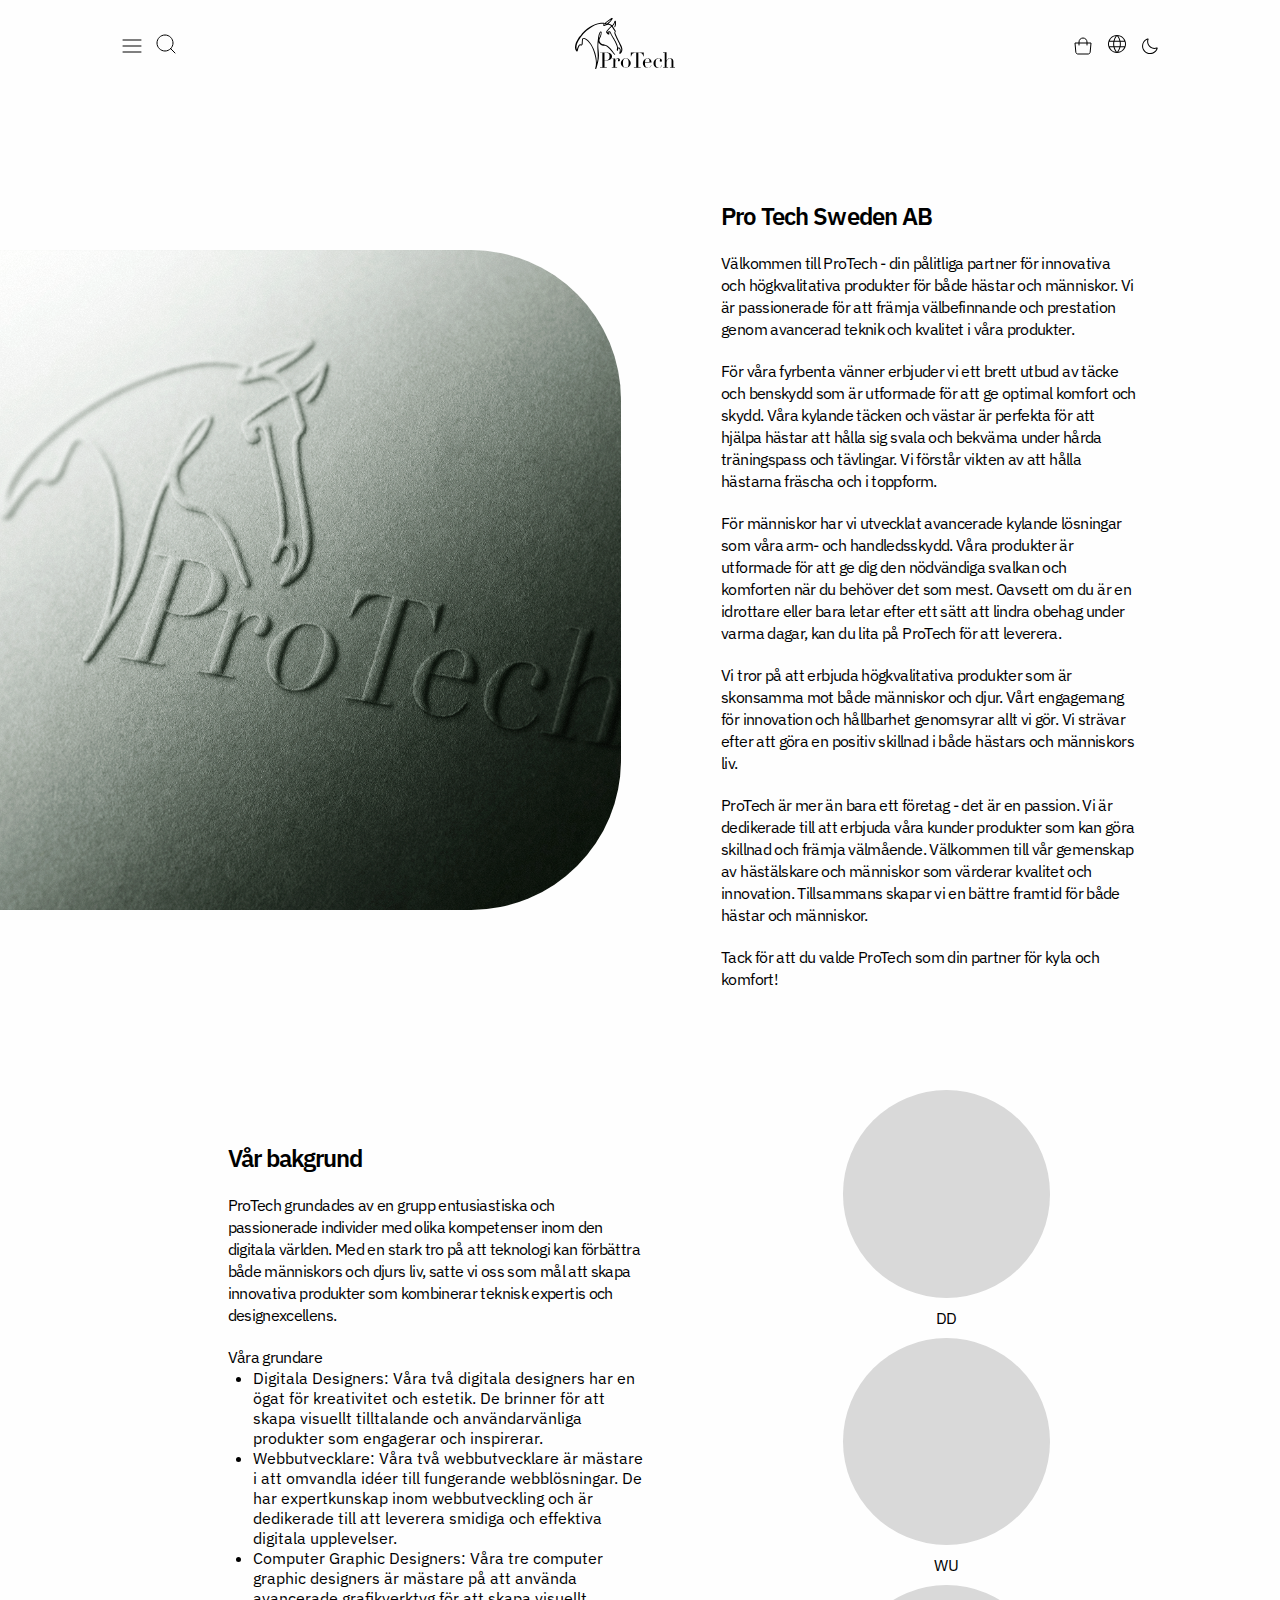
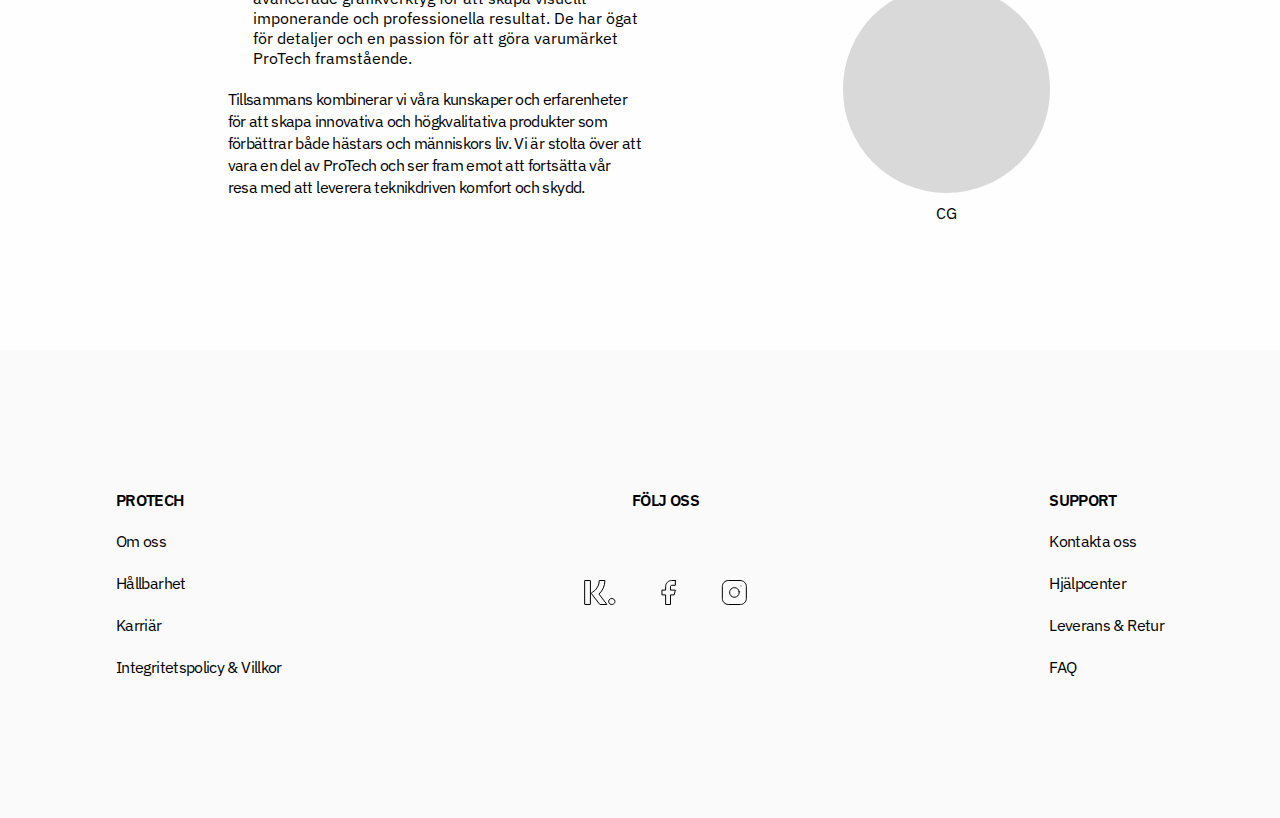
==== commit 9f4a8307: "Update" ====
--- a/about.html
+++ b/about.html
@@ -63,28 +63,30 @@
                 />
               </svg>
             </div>
-            <svg
-              class="search-desktop"
-              width="24"
-              height="24"
-              viewBox="0 0 24 24"
-              fill="none"
-              xmlns="http://www.w3.org/2000/svg"
-            >
-              <g clip-path="url(#clip0_637_703)">
-                <path
-                  d="M21 21L16.6569 16.6569M16.6569 16.6569C18.1046 15.2091 19 13.2091 19 11C19 6.58172 15.4183 3 11 3C6.58172 3 3 6.58172 3 11C3 15.4183 6.58172 19 11 19C13.2091 19 15.2091 18.1046 16.6569 16.6569Z"
-                  stroke="currentColor"
-                  stroke-linecap="round"
-                  stroke-linejoin="round"
-                />
-              </g>
-              <defs>
-                <clipPath id="clip0_637_703">
-                  <rect width="24" height="24" fill="white" />
-                </clipPath>
-              </defs>
-            </svg>
+            <div class="searchbar-desktop">
+              <svg
+                class="search-desktop"
+                width="24"
+                height="24"
+                viewBox="0 0 24 24"
+                fill="none"
+                xmlns="http://www.w3.org/2000/svg"
+              >
+                <g clip-path="url(#clip0_637_703)">
+                  <path
+                    d="M21 21L16.6569 16.6569M16.6569 16.6569C18.1046 15.2091 19 13.2091 19 11C19 6.58172 15.4183 3 11 3C6.58172 3 3 6.58172 3 11C3 15.4183 6.58172 19 11 19C13.2091 19 15.2091 18.1046 16.6569 16.6569Z"
+                    stroke="currentColor"
+                    stroke-linecap="round"
+                    stroke-linejoin="round"
+                  />
+                </g>
+                <defs>
+                  <clipPath id="clip0_637_703">
+                    <rect width="24" height="24" fill="white" />
+                  </clipPath>
+                </defs>
+              </svg>
+            </div>
           </div>
           <div class="logo">
             <a href="index.html">
@@ -221,19 +223,27 @@
                 </clipPath>
               </defs>
             </svg>
-            <svg
-              class="language"
-              width="24"
-              height="24"
-              viewBox="0 0 24 24"
-              fill="none"
-              xmlns="http://www.w3.org/2000/svg"
-            >
-              <path
-                d="M12 21C10.7613 21 9.59467 20.7633 8.5 20.29C7.40533 19.8167 6.452 19.1733 5.64 18.36C4.82667 17.5487 4.18333 16.5953 3.71 15.5C3.23667 14.4053 3 13.2387 3 12C3 10.758 3.23667 9.59033 3.71 8.497C4.184 7.40367 4.82733 6.451 5.64 5.639C6.45133 4.827 7.40467 4.18433 8.5 3.711C9.59467 3.237 10.7613 3 12 3C13.242 3 14.4097 3.23667 15.503 3.71C16.5963 4.184 17.549 4.82733 18.361 5.64C19.173 6.452 19.8157 7.40433 20.289 8.497C20.763 9.59033 21 10.758 21 12C21 13.2387 20.7633 14.4053 20.29 15.5C19.8167 16.5947 19.1733 17.548 18.36 18.36C17.548 19.1727 16.5957 19.816 15.503 20.29C14.4097 20.7633 13.242 21 12 21ZM12 20.008C12.5867 19.254 13.0707 18.5137 13.452 17.787C13.8327 17.0603 14.1423 16.247 14.381 15.347H9.619C9.883 16.2977 10.199 17.1363 10.567 17.863C10.935 18.5897 11.4127 19.3047 12 20.008ZM10.727 19.858C10.2603 19.308 9.83433 18.628 9.449 17.818C9.06367 17.0087 8.777 16.1847 8.589 15.346H4.753C5.32633 16.59 6.13867 17.61 7.19 18.406C8.242 19.202 9.42067 19.686 10.726 19.858H10.727ZM13.273 19.858C14.5783 19.686 15.757 19.202 16.809 18.406C17.861 17.61 18.6733 16.59 19.246 15.346H15.412C15.1587 16.1973 14.8397 17.028 14.455 17.838C14.0697 18.6473 13.6757 19.3207 13.273 19.858ZM4.346 14.346H8.381C8.305 13.936 8.25167 13.5363 8.221 13.147C8.189 12.7577 8.173 12.3753 8.173 12C8.173 11.6247 8.18867 11.2423 8.22 10.853C8.25133 10.4637 8.30467 10.0637 8.38 9.653H4.347C4.23833 9.99967 4.15333 10.3773 4.092 10.786C4.03067 11.1947 4 11.5993 4 12C4 12.4013 4.03033 12.806 4.091 13.214C4.15233 13.6227 4.23733 14 4.346 14.346ZM9.381 14.346H14.619C14.695 13.936 14.7483 13.5427 14.779 13.166C14.811 12.79 14.827 12.4013 14.827 12C14.827 11.5987 14.8113 11.21 14.78 10.834C14.7487 10.4573 14.6953 10.064 14.62 9.654H9.38C9.30467 10.064 9.25133 10.4573 9.22 10.834C9.18867 11.21 9.173 11.5987 9.173 12C9.173 12.4013 9.18867 12.79 9.22 13.166C9.25133 13.5427 9.30567 13.936 9.381 14.346ZM15.619 14.346H19.654C19.7627 13.9993 19.8477 13.622 19.909 13.214C19.9703 12.806 20.0007 12.4013 20 12C20 11.5987 19.9697 11.194 19.909 10.786C19.8477 10.3773 19.7627 10 19.654 9.654H15.619C15.695 10.064 15.7483 10.4637 15.779 10.853C15.811 11.2423 15.827 11.6247 15.827 12C15.827 12.3753 15.8113 12.7577 15.78 13.147C15.7487 13.5363 15.6953 13.9363 15.62 14.347L15.619 14.346ZM15.412 8.654H19.246C18.66 7.38467 17.8573 6.36467 16.838 5.594C15.818 4.82333 14.6297 4.33333 13.273 4.124C13.7397 4.73733 14.1593 5.43933 14.532 6.23C14.904 7.02 15.1973 7.828 15.412 8.654ZM9.619 8.654H14.381C14.117 7.71533 13.7913 6.86667 13.404 6.108C13.0173 5.34867 12.5493 4.64333 12 3.992C11.4513 4.64333 10.9833 5.34867 10.596 6.108C10.2093 6.86667 9.88367 7.71533 9.619 8.654ZM4.754 8.654H8.588C8.80267 7.828 9.096 7.02 9.468 6.23C9.84067 5.43933 10.2603 4.737 10.727 4.123C9.35767 4.333 8.16633 4.82633 7.153 5.603C6.13967 6.38033 5.33967 7.397 4.753 8.653L4.754 8.654Z"
-                fill="currentColor"
-              />
-            </svg>
+            <div class="language-desktop">
+              <svg
+                class="language-icon-desktop"
+                width="24"
+                height="24"
+                viewBox="0 0 24 24"
+                fill="none"
+                xmlns="http://www.w3.org/2000/svg"
+              >
+                <path
+                  d="M12 21C10.7613 21 9.59467 20.7633 8.5 20.29C7.40533 19.8167 6.452 19.1733 5.64 18.36C4.82667 17.5487 4.18333 16.5953 3.71 15.5C3.23667 14.4053 3 13.2387 3 12C3 10.758 3.23667 9.59033 3.71 8.497C4.184 7.40367 4.82733 6.451 5.64 5.639C6.45133 4.827 7.40467 4.18433 8.5 3.711C9.59467 3.237 10.7613 3 12 3C13.242 3 14.4097 3.23667 15.503 3.71C16.5963 4.184 17.549 4.82733 18.361 5.64C19.173 6.452 19.8157 7.40433 20.289 8.497C20.763 9.59033 21 10.758 21 12C21 13.2387 20.7633 14.4053 20.29 15.5C19.8167 16.5947 19.1733 17.548 18.36 18.36C17.548 19.1727 16.5957 19.816 15.503 20.29C14.4097 20.7633 13.242 21 12 21ZM12 20.008C12.5867 19.254 13.0707 18.5137 13.452 17.787C13.8327 17.0603 14.1423 16.247 14.381 15.347H9.619C9.883 16.2977 10.199 17.1363 10.567 17.863C10.935 18.5897 11.4127 19.3047 12 20.008ZM10.727 19.858C10.2603 19.308 9.83433 18.628 9.449 17.818C9.06367 17.0087 8.777 16.1847 8.589 15.346H4.753C5.32633 16.59 6.13867 17.61 7.19 18.406C8.242 19.202 9.42067 19.686 10.726 19.858H10.727ZM13.273 19.858C14.5783 19.686 15.757 19.202 16.809 18.406C17.861 17.61 18.6733 16.59 19.246 15.346H15.412C15.1587 16.1973 14.8397 17.028 14.455 17.838C14.0697 18.6473 13.6757 19.3207 13.273 19.858ZM4.346 14.346H8.381C8.305 13.936 8.25167 13.5363 8.221 13.147C8.189 12.7577 8.173 12.3753 8.173 12C8.173 11.6247 8.18867 11.2423 8.22 10.853C8.25133 10.4637 8.30467 10.0637 8.38 9.653H4.347C4.23833 9.99967 4.15333 10.3773 4.092 10.786C4.03067 11.1947 4 11.5993 4 12C4 12.4013 4.03033 12.806 4.091 13.214C4.15233 13.6227 4.23733 14 4.346 14.346ZM9.381 14.346H14.619C14.695 13.936 14.7483 13.5427 14.779 13.166C14.811 12.79 14.827 12.4013 14.827 12C14.827 11.5987 14.8113 11.21 14.78 10.834C14.7487 10.4573 14.6953 10.064 14.62 9.654H9.38C9.30467 10.064 9.25133 10.4573 9.22 10.834C9.18867 11.21 9.173 11.5987 9.173 12C9.173 12.4013 9.18867 12.79 9.22 13.166C9.25133 13.5427 9.30567 13.936 9.381 14.346ZM15.619 14.346H19.654C19.7627 13.9993 19.8477 13.622 19.909 13.214C19.9703 12.806 20.0007 12.4013 20 12C20 11.5987 19.9697 11.194 19.909 10.786C19.8477 10.3773 19.7627 10 19.654 9.654H15.619C15.695 10.064 15.7483 10.4637 15.779 10.853C15.811 11.2423 15.827 11.6247 15.827 12C15.827 12.3753 15.8113 12.7577 15.78 13.147C15.7487 13.5363 15.6953 13.9363 15.62 14.347L15.619 14.346ZM15.412 8.654H19.246C18.66 7.38467 17.8573 6.36467 16.838 5.594C15.818 4.82333 14.6297 4.33333 13.273 4.124C13.7397 4.73733 14.1593 5.43933 14.532 6.23C14.904 7.02 15.1973 7.828 15.412 8.654ZM9.619 8.654H14.381C14.117 7.71533 13.7913 6.86667 13.404 6.108C13.0173 5.34867 12.5493 4.64333 12 3.992C11.4513 4.64333 10.9833 5.34867 10.596 6.108C10.2093 6.86667 9.88367 7.71533 9.619 8.654ZM4.754 8.654H8.588C8.80267 7.828 9.096 7.02 9.468 6.23C9.84067 5.43933 10.2603 4.737 10.727 4.123C9.35767 4.333 8.16633 4.82633 7.153 5.603C6.13967 6.38033 5.33967 7.397 4.753 8.653L4.754 8.654Z"
+                  fill="currentColor"
+                />
+              </svg>
+              <div class="languages-desktop">
+                <p class="sv-desktop">SV</p>
+                <p class="en-desktop">EN</p>
+                <p class="no-desktop">NO</p>
+              </div>
+            </div>
+
             <div class="darkmode">
               <svg
                 class="moon"
@@ -552,6 +562,7 @@
             </defs>
           </svg>
           <input
+            class="input-mobile"
             type="text"
             id="search"
             name="search"
@@ -658,21 +669,15 @@
         </div>
         <div class="teams">
           <div class="team">
-            <div class="img">
-              <img src="assets/images/DD.png" alt="" srcset="" />
-            </div>
+            <div class="img"></div>
             <h4>DD</h4>
           </div>
           <div class="team">
-            <div class="img">
-              <img src="assets/images/WU.png" alt="" srcset="" />
-            </div>
+            <div class="img"></div>
             <h4>WU</h4>
           </div>
           <div class="team">
-            <div class="img">
-              <img src="assets/images/CG.png" alt="" srcset="" />
-            </div>
+            <div class="img"></div>
             <h4>CG</h4>
           </div>
         </div>
@@ -851,8 +856,9 @@
           </div>
         </div>
 
-        <div>
+        <div class="language-mobile">
           <svg
+            class="language-icon-mobile"
             width="24"
             height="24"
             viewBox="0 0 24 24"
@@ -864,6 +870,11 @@
               fill="currentColor"
             />
           </svg>
+          <div class="languages">
+            <p class="sv">SV</p>
+            <p class="en">EN</p>
+            <p class="no">NO</p>
+          </div>
         </div>
       </div>
     </footer>
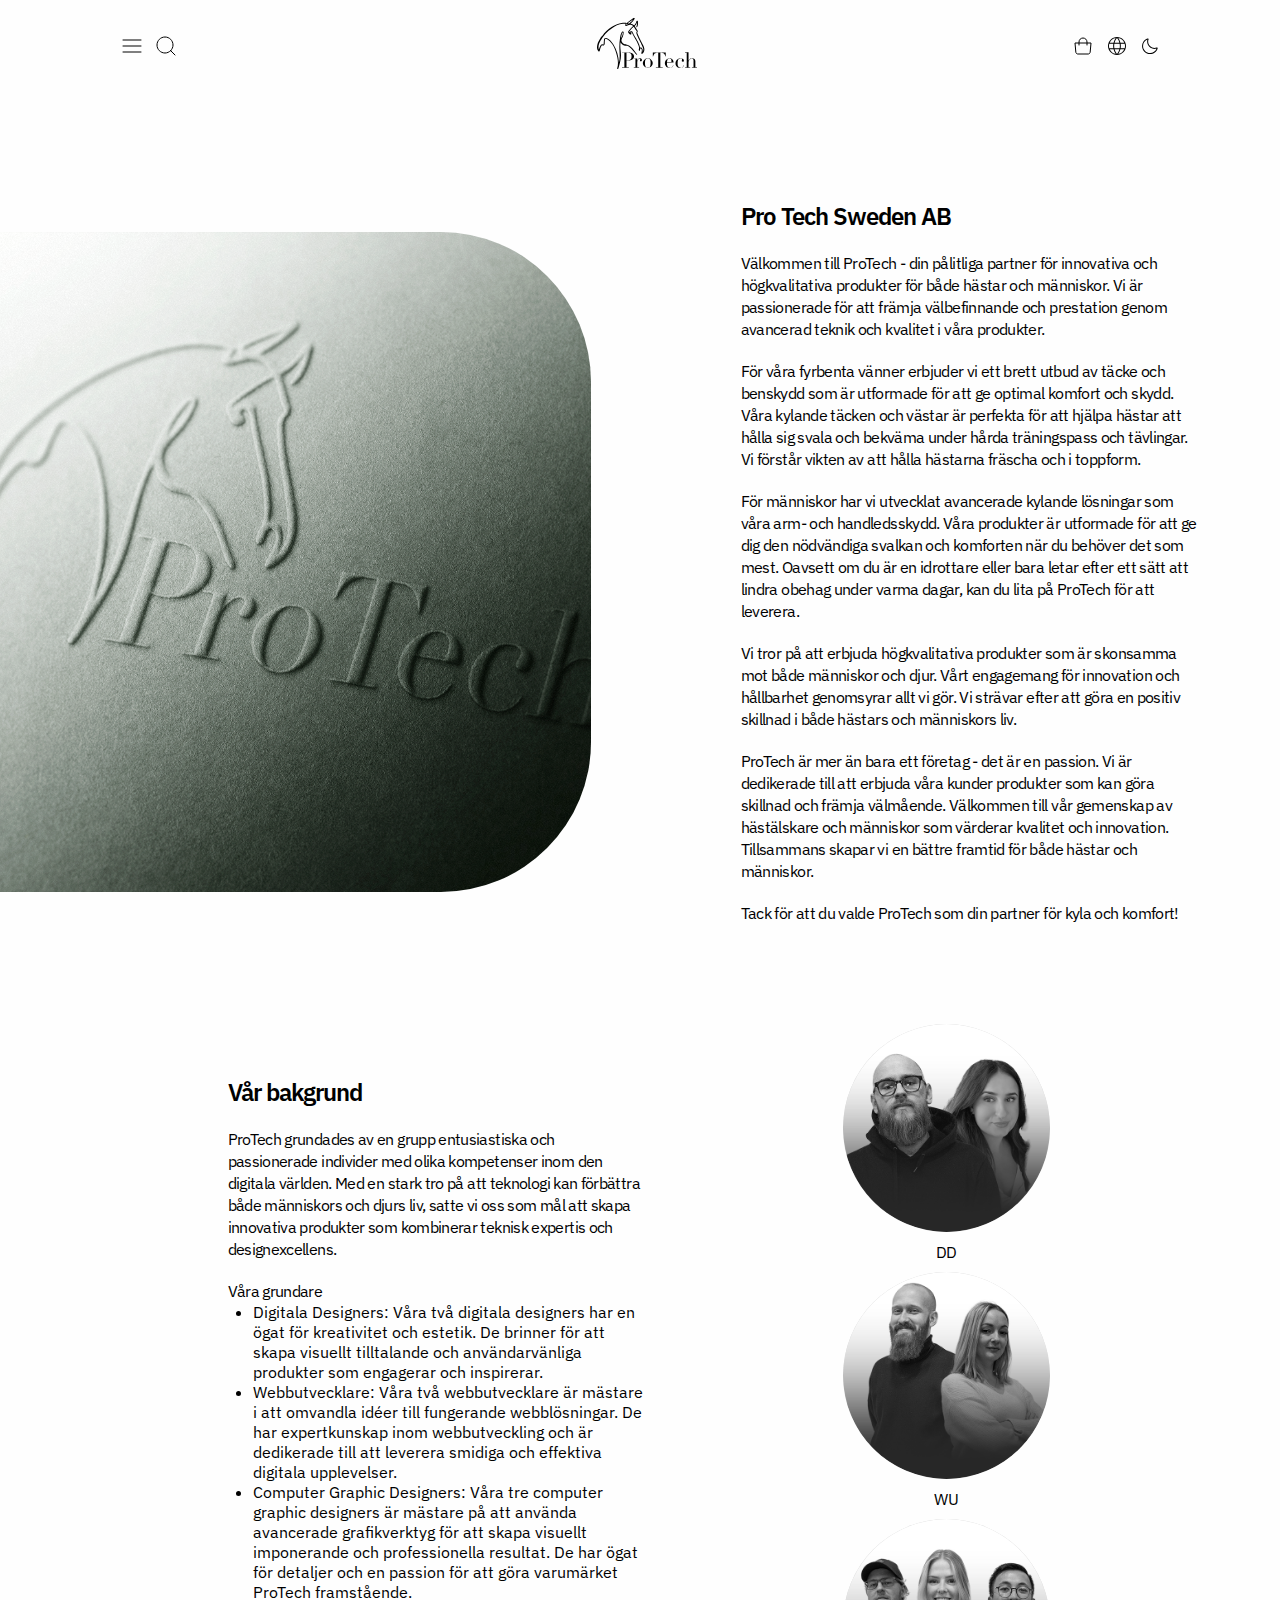
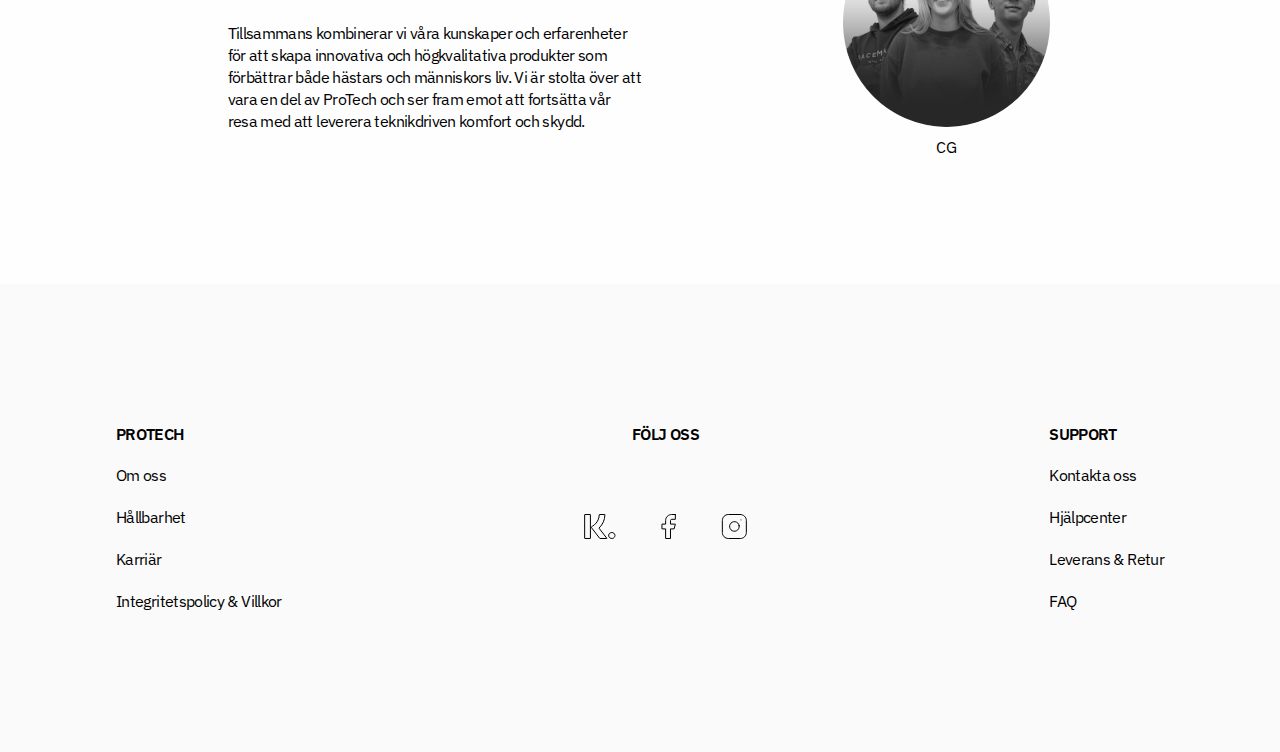
==== commit 2643eac4: "update" ====
--- a/about.html
+++ b/about.html
@@ -86,6 +86,13 @@
                   </clipPath>
                 </defs>
               </svg>
+              <input
+                class="input-desktop"
+                type="text"
+                id="search-desktop"
+                name="search-desktop"
+                placeholder="Vad letar du efter?"
+              />
             </div>
           </div>
           <div class="logo">
@@ -669,15 +676,21 @@
         </div>
         <div class="teams">
           <div class="team">
-            <div class="img"></div>
+            <div class="img">
+              <img src="assets/images/DD.png" alt="" srcset="" />
+            </div>
             <h4>DD</h4>
           </div>
           <div class="team">
-            <div class="img"></div>
+            <div class="img">
+              <img src="assets/images/WU.png" alt="" srcset="" />
+            </div>
             <h4>WU</h4>
           </div>
           <div class="team">
-            <div class="img"></div>
+            <div class="img">
+              <img src="assets/images/CG.png" alt="" srcset="" />
+            </div>
             <h4>CG</h4>
           </div>
         </div>
--- a/about.css
+++ b/about.css
@@ -105,7 +105,7 @@
 }
 
 .navbar-left,
-.language,
+.language-desktop,
 .logo-desktop {
   display: none;
 }
@@ -164,6 +164,10 @@
   text-decoration: underline;
 }
 
+.searchbar-desktop {
+  display: none;
+}
+
 .searchbar {
   display: flex;
   justify-content: flex-start;
@@ -171,9 +175,10 @@
   width: 100%;
 }
 
-.searchbar input {
+.input-mobile {
   width: 100%;
   margin-right: 34px;
+  padding-bottom: 5px;
   font-size: 14px;
   font-weight: 400;
   border: 0;
@@ -187,18 +192,6 @@
   font-size: 14px;
 }
 
-.hero {
-  display: flex;
-  /*background-image: url(assets/images/Om_oss.png);*/
-  background-color: var(--Primary-Olive);
-  height: 192px;
-  width: 100%;
-  /*background-position: center;
-  background-repeat: no-repeat;
-  background-size: cover;
-  position: relative;*/
-}
-
 /* END HERO SECITON */
 
 .company-info {
@@ -316,6 +309,30 @@
   display: flex;
   cursor: pointer;
 }
+
+.language-mobile {
+  display: flex;
+  align-items: center;
+  gap: 10px;
+}
+
+.language-icon-mobile {
+  cursor: pointer;
+}
+
+.languages {
+  display: flex;
+  flex-direction: row;
+  gap: 10px;
+}
+
+.sv:hover,
+.en:hover,
+.no:hover {
+  cursor: pointer;
+  text-decoration: underline;
+}
+
 /* END FOOTER SECTION */
 
 /* RESPONSIVE STYLING */
@@ -373,6 +390,7 @@
 
   .logo-desktop {
     display: block;
+    margin-left: 45px;
   }
 
   .navbar-left {
@@ -380,8 +398,32 @@
     gap: 10px;
   }
 
-  .language {
+  .language-desktop {
+    display: flex;
+    flex-direction: column;
+    align-items: center;
+    gap: 10px;
+  }
+
+  .language-icon-desktop {
     display: block;
+    cursor: pointer;
+  }
+
+  .languages-desktop {
+    display: flex;
+    flex-direction: column;
+    align-items: center;
+    gap: 10px;
+    padding-top: 34px;
+    position: absolute;
+  }
+
+  .sv-desktop:hover,
+  .en-desktop:hover,
+  .no-desktop:hover {
+    cursor: pointer;
+    text-decoration: underline;
   }
 
   .menu-icons-desktop {
@@ -419,11 +461,24 @@
     display: none;
   }
 
-  .hero {
-    height: 512px;
-    justify-content: flex-end;
-    align-items: flex-start;
-    align-self: stretch;
+  .searchbar-desktop {
+    display: flex;
+    justify-content: flex-start;
+    gap: 10px;
+  }
+
+  .input-desktop {
+    font-size: 14px;
+    font-weight: 400;
+    height: 24px;
+    padding-bottom: 5px;
+    width: 200px;
+    margin-left: 34px;
+    border: 0;
+    outline: 0;
+    border-bottom: 1px solid;
+    background-color: transparent;
+    position: absolute;
   }
 
   /*END HERO SECTION */
@@ -439,10 +494,10 @@
     display: flex;
     flex-direction: row;
     justify-content: flex-start;
-    align-items: flex-start;
+    align-items: center;
     width: 100%;
     padding: 100px 0px 0px 0px;
-    gap: 100px;
+    gap: 150px;
     margin-top: 100px;
   }
 
@@ -453,7 +508,6 @@
     background-position: center;
     background-repeat: no-repeat;
     background-size: cover;
-    margin-top: 50px;
     width: 720px;
     height: 660px;
   }
@@ -464,11 +518,11 @@
     align-items: flex-start;
     width: 50%;
 
-    padding-right: 50px;
+    padding-right: 80px;
   }
 
   .company-about p {
-    max-width: 415px;
+    max-width: 650px;
   }
 
   button {
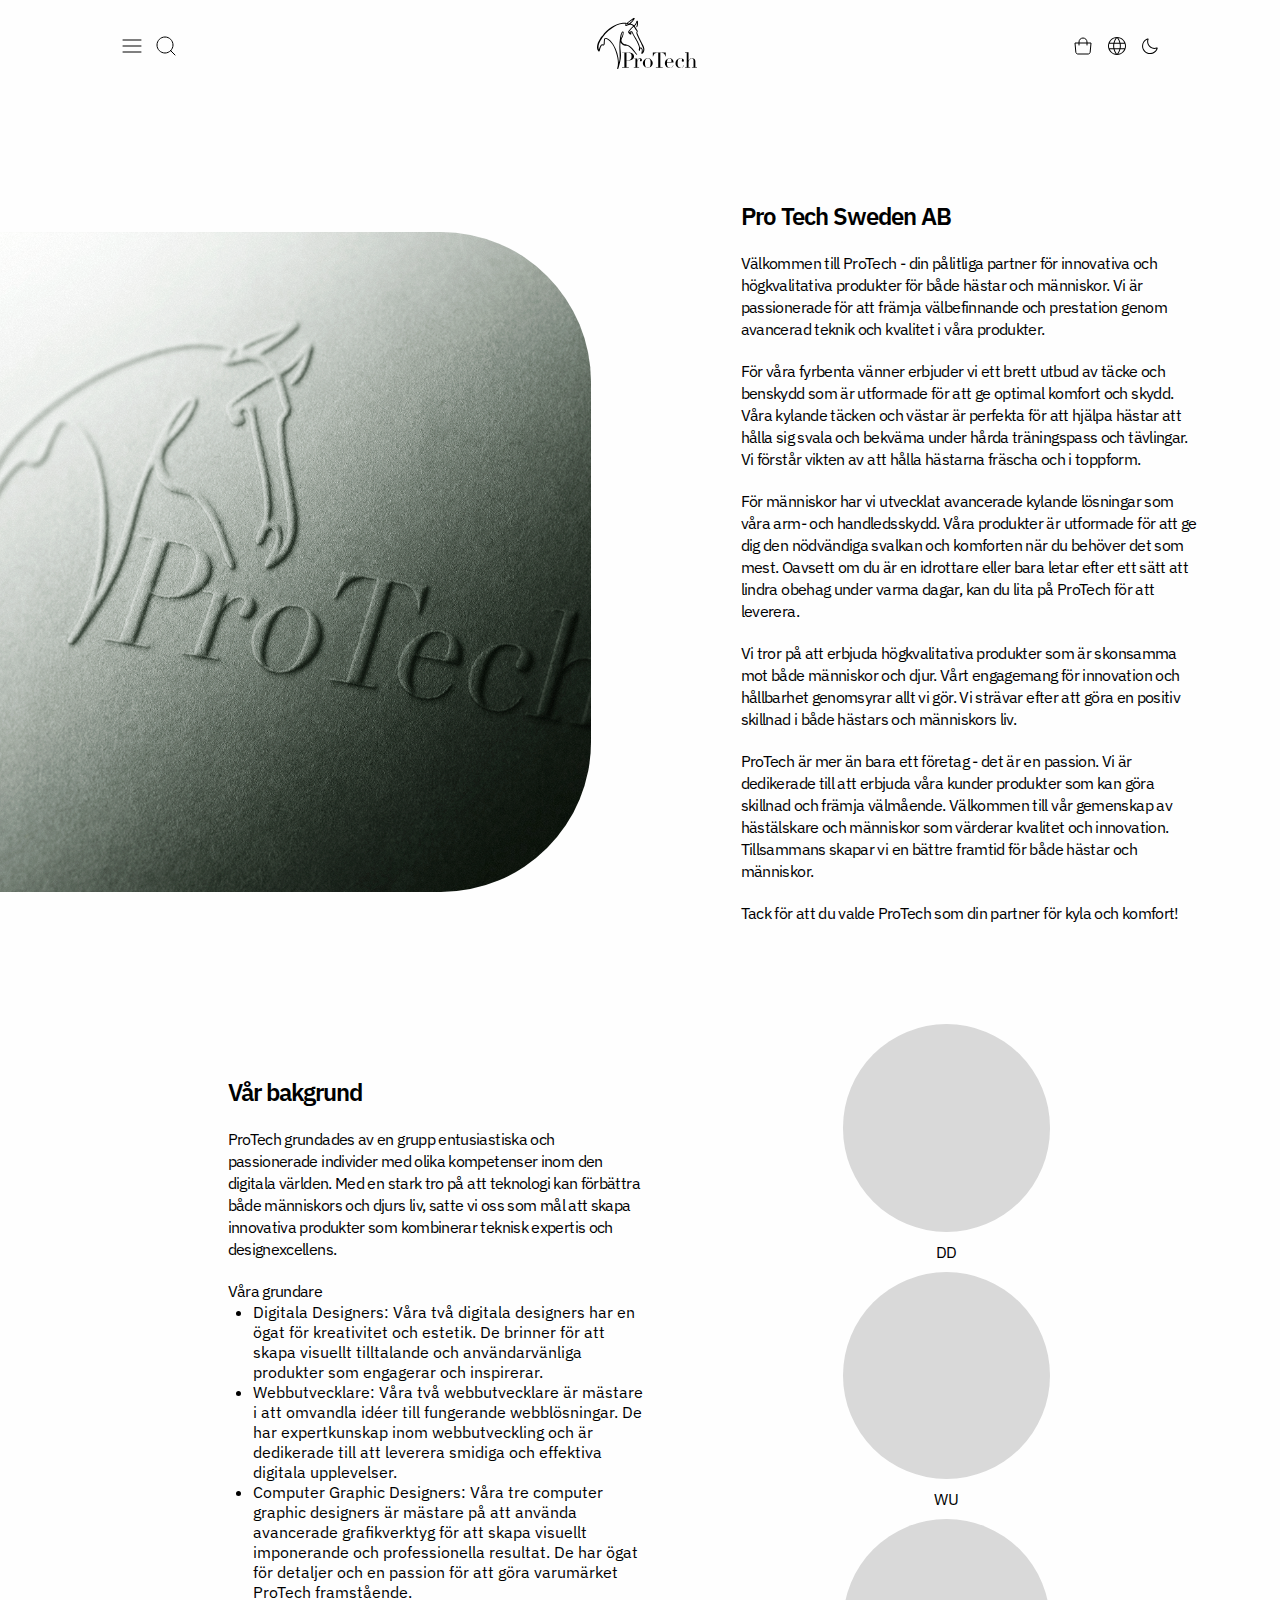
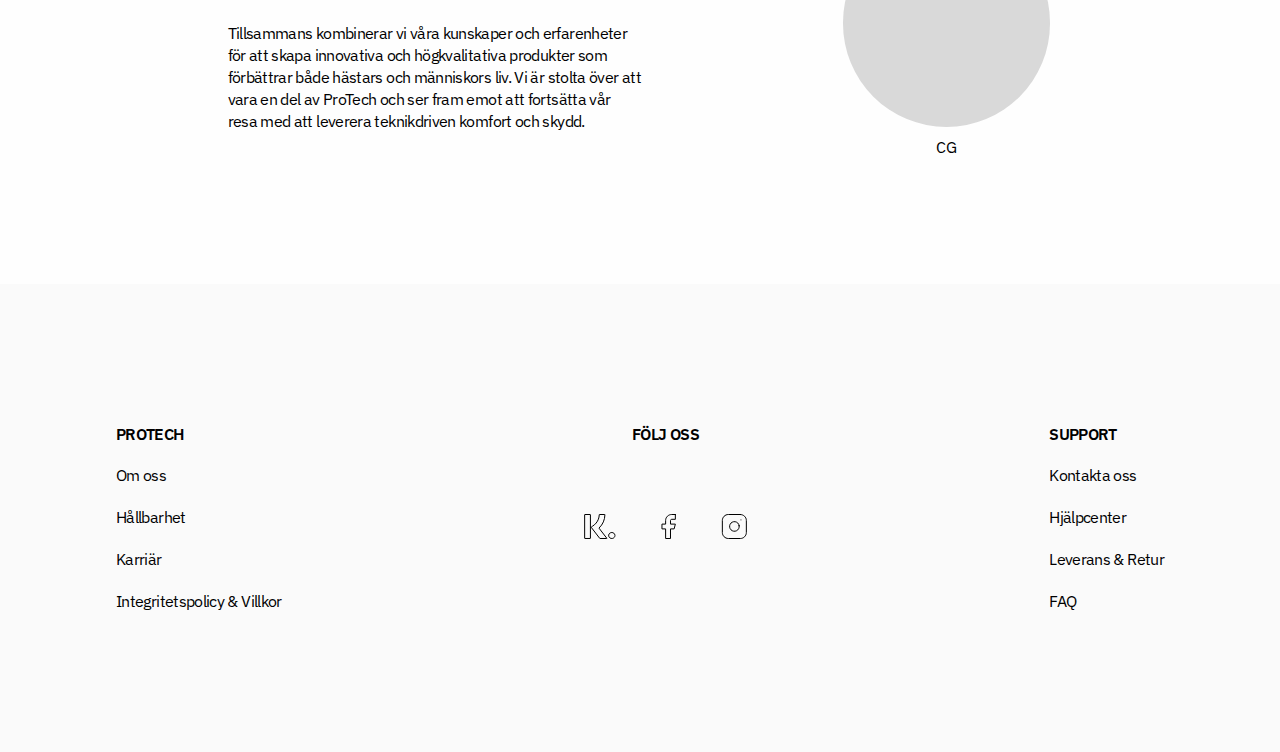
==== commit fcc956d2: "Merge pull request #8 from vojtechlevi/about-page" ====
--- a/about.html
+++ b/about.html
@@ -86,13 +86,6 @@
                   </clipPath>
                 </defs>
               </svg>
-              <input
-                class="input-desktop"
-                type="text"
-                id="search-desktop"
-                name="search-desktop"
-                placeholder="Vad letar du efter?"
-              />
             </div>
           </div>
           <div class="logo">
@@ -676,21 +669,15 @@
         </div>
         <div class="teams">
           <div class="team">
-            <div class="img">
-              <img src="assets/images/DD.png" alt="" srcset="" />
-            </div>
+            <div class="img"></div>
             <h4>DD</h4>
           </div>
           <div class="team">
-            <div class="img">
-              <img src="assets/images/WU.png" alt="" srcset="" />
-            </div>
+            <div class="img"></div>
             <h4>WU</h4>
           </div>
           <div class="team">
-            <div class="img">
-              <img src="assets/images/CG.png" alt="" srcset="" />
-            </div>
+            <div class="img"></div>
             <h4>CG</h4>
           </div>
         </div>
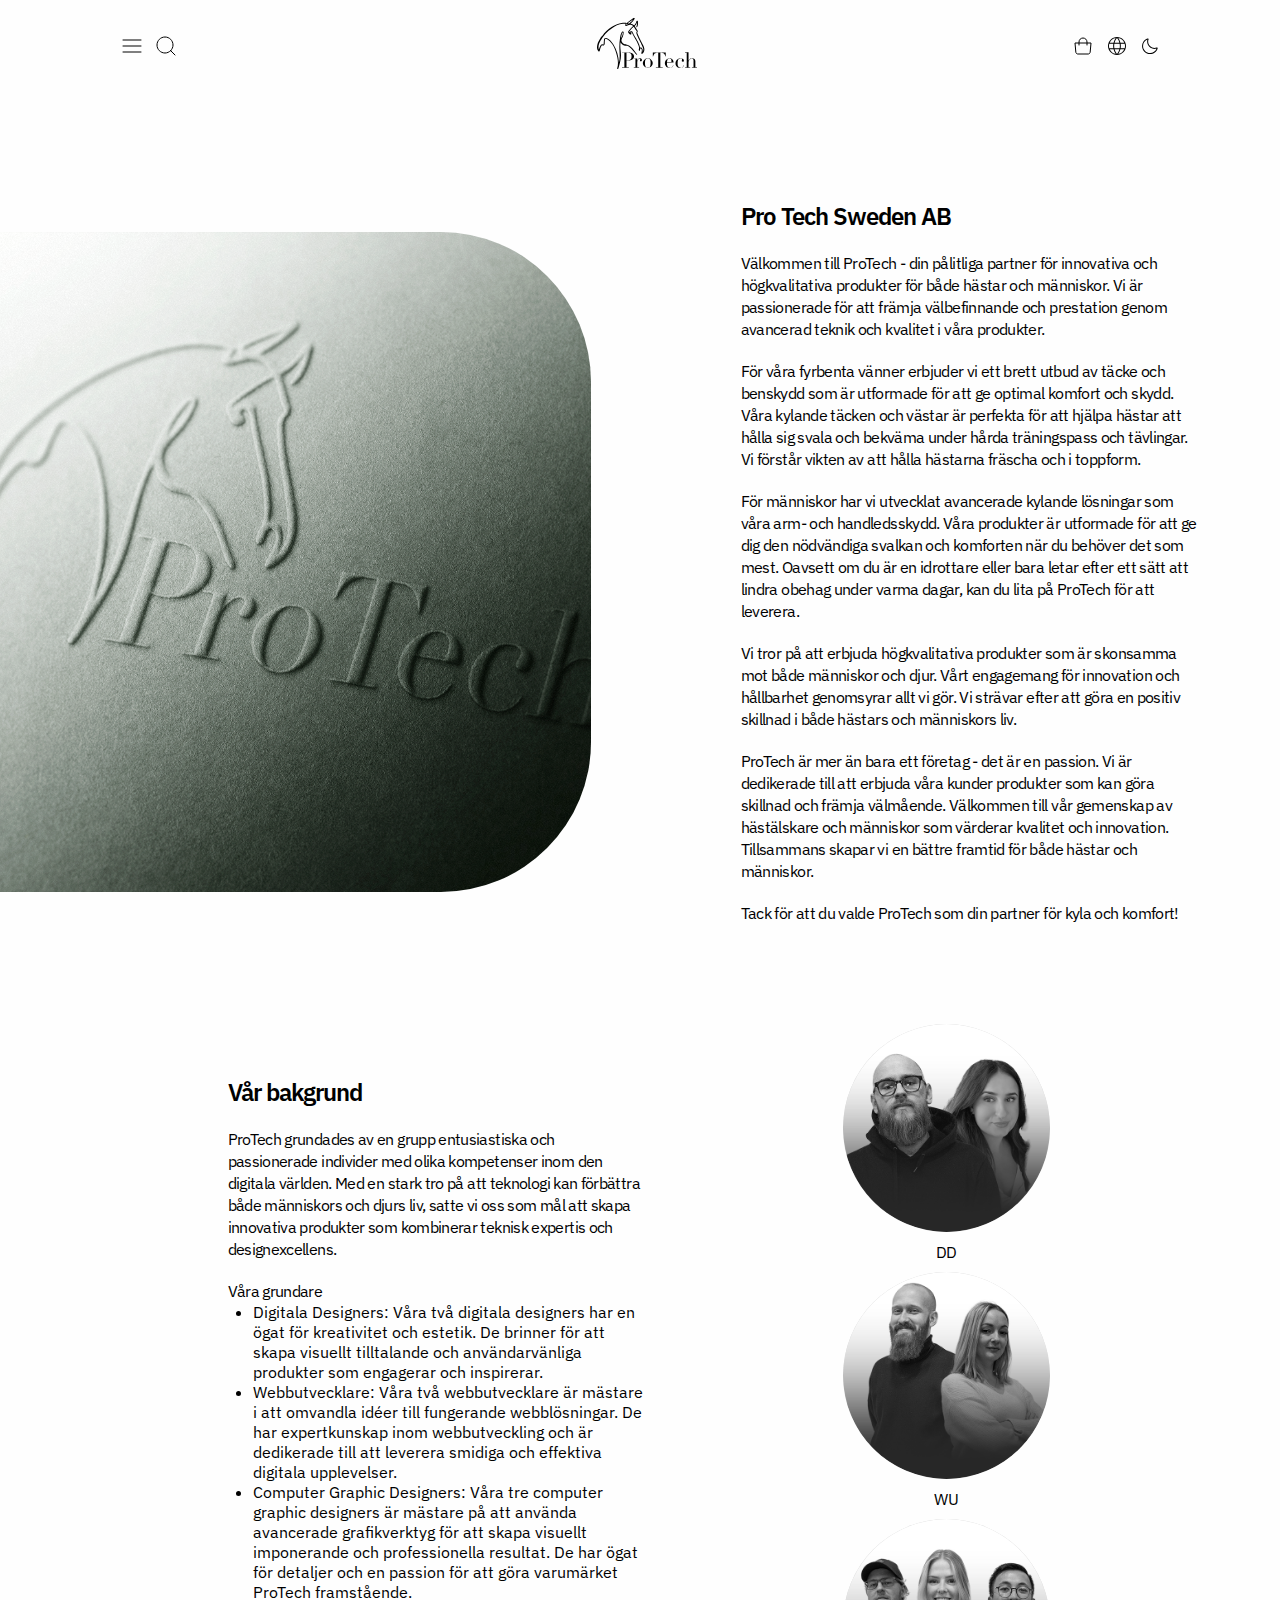
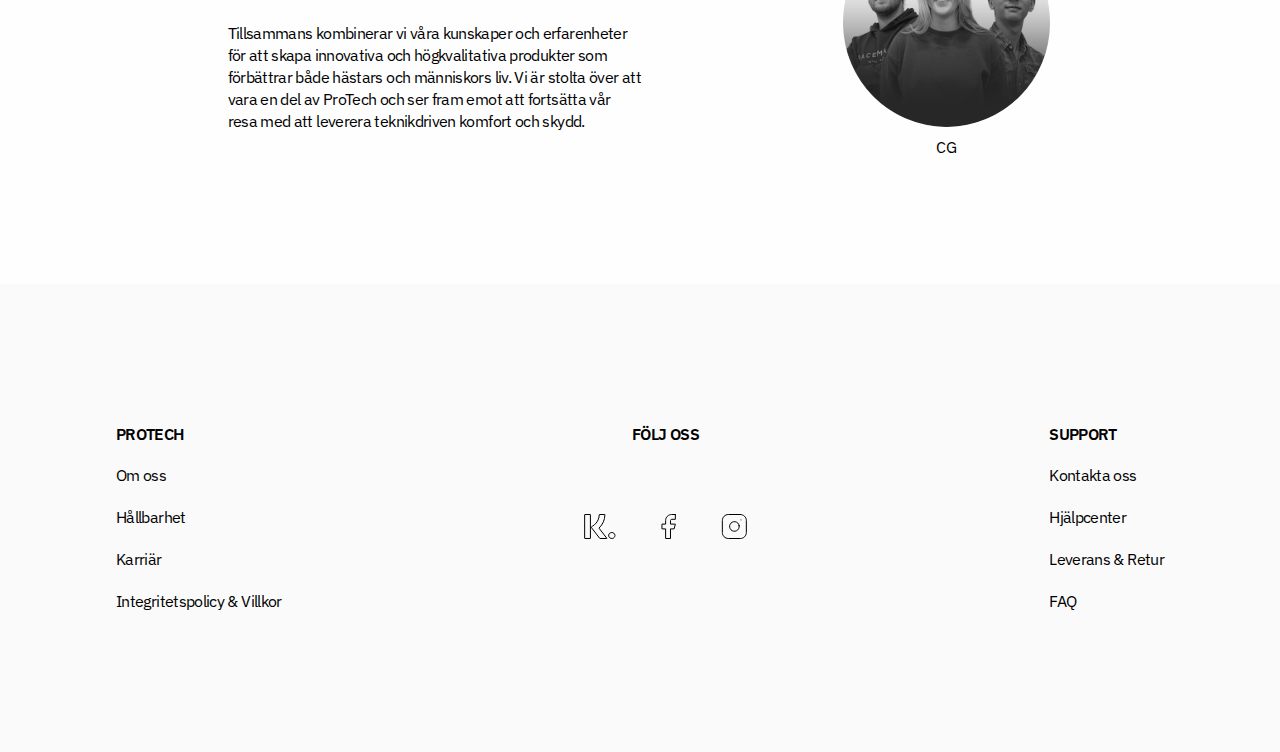
==== commit f914a5d0: "Merge branch 'main' of https://github.com/vojtechlevi/protech" ====
--- a/about.html
+++ b/about.html
@@ -669,15 +669,21 @@
         </div>
         <div class="teams">
           <div class="team">
-            <div class="img"></div>
+            <div class="img">
+              <img src="assets/images/DD.png" alt="" srcset="" />
+            </div>
             <h4>DD</h4>
           </div>
           <div class="team">
-            <div class="img"></div>
+            <div class="img">
+              <img src="assets/images/WU.png" alt="" srcset="" />
+            </div>
             <h4>WU</h4>
           </div>
           <div class="team">
-            <div class="img"></div>
+            <div class="img">
+              <img src="assets/images/CG.png" alt="" srcset="" />
+            </div>
             <h4>CG</h4>
           </div>
         </div>
